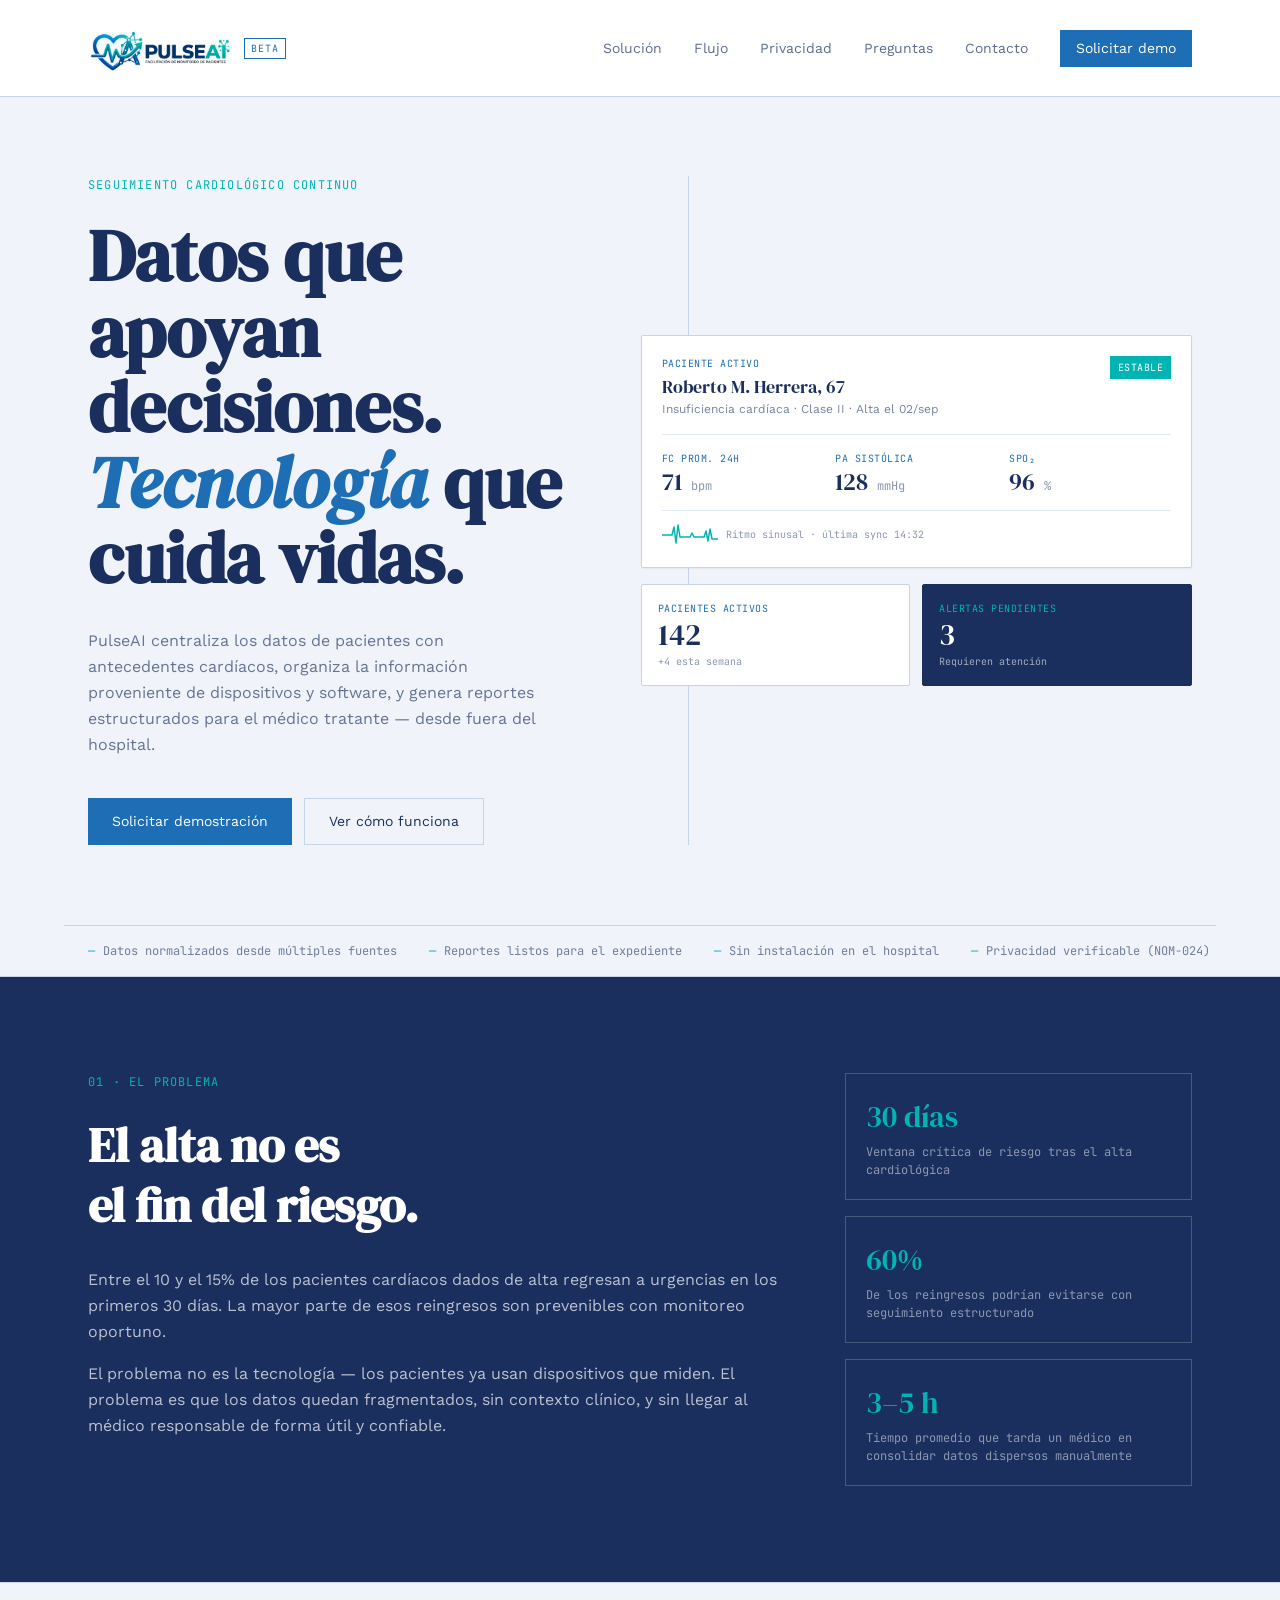
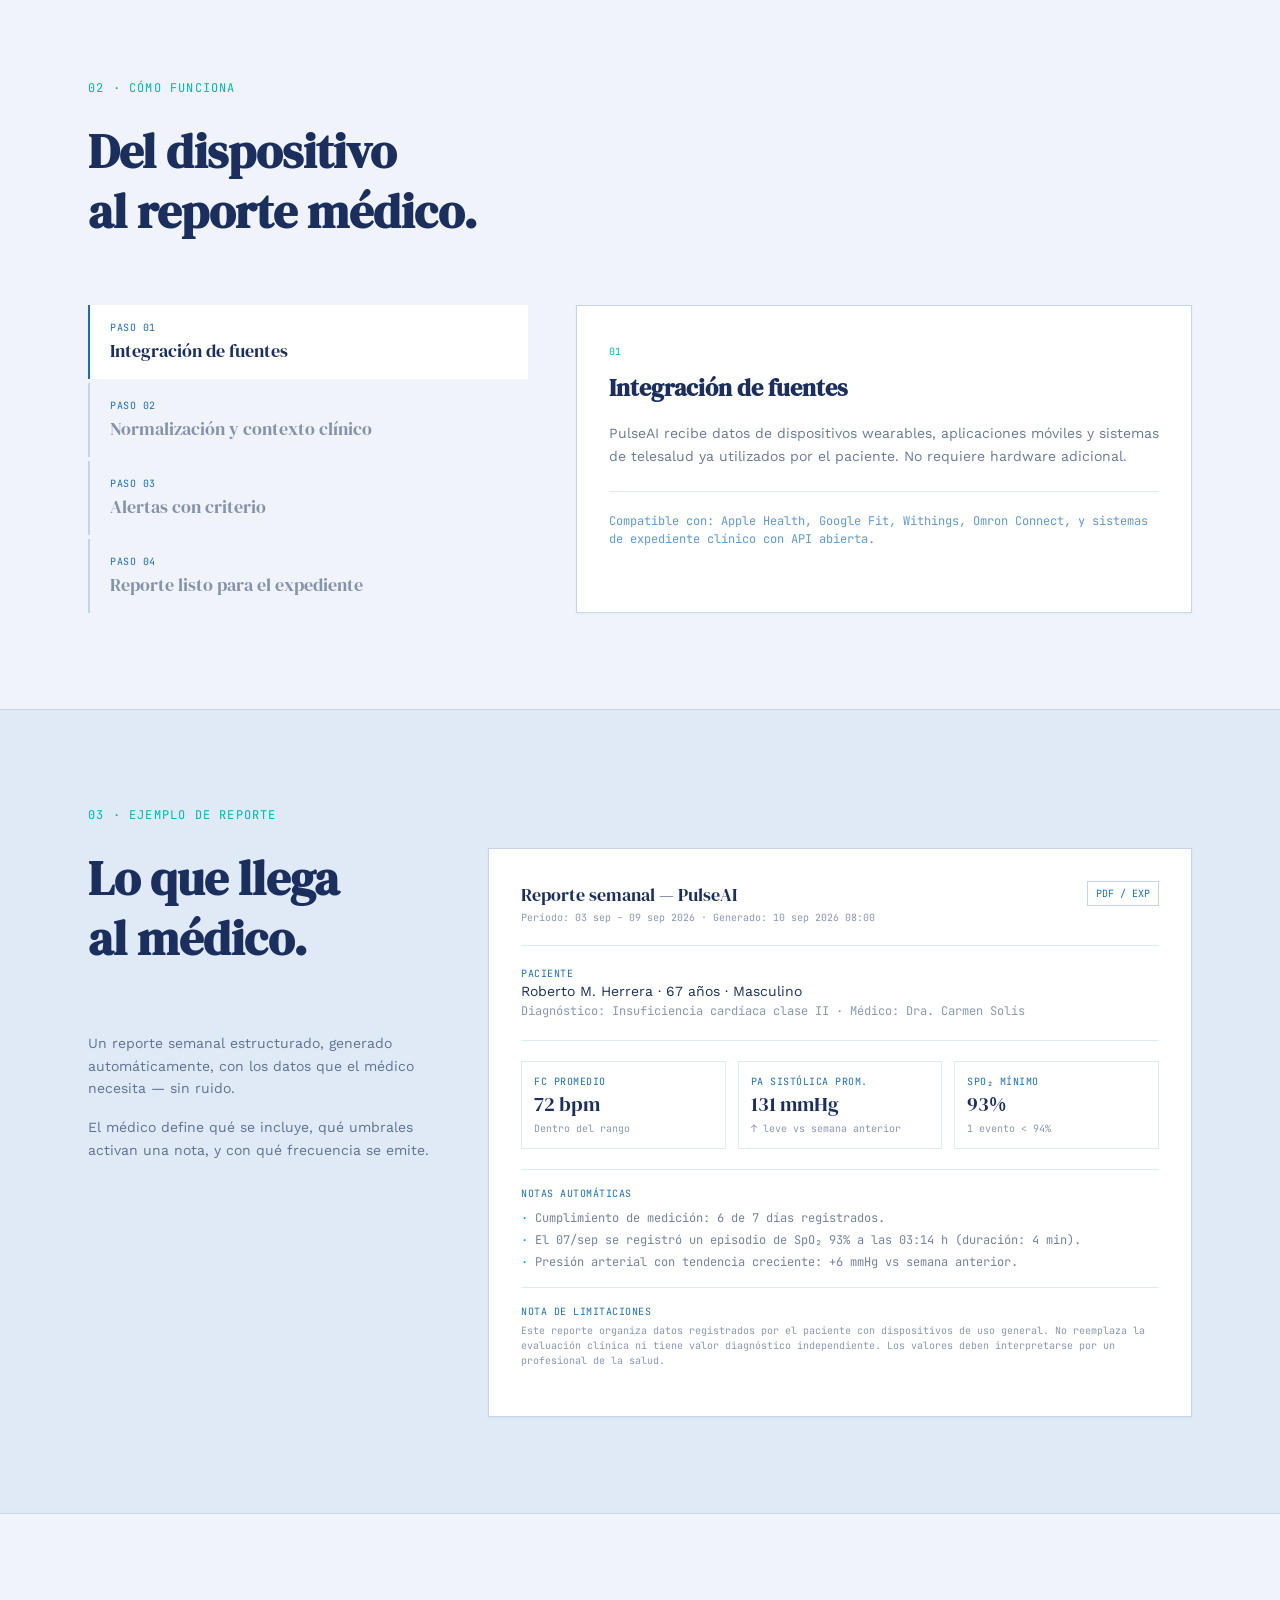
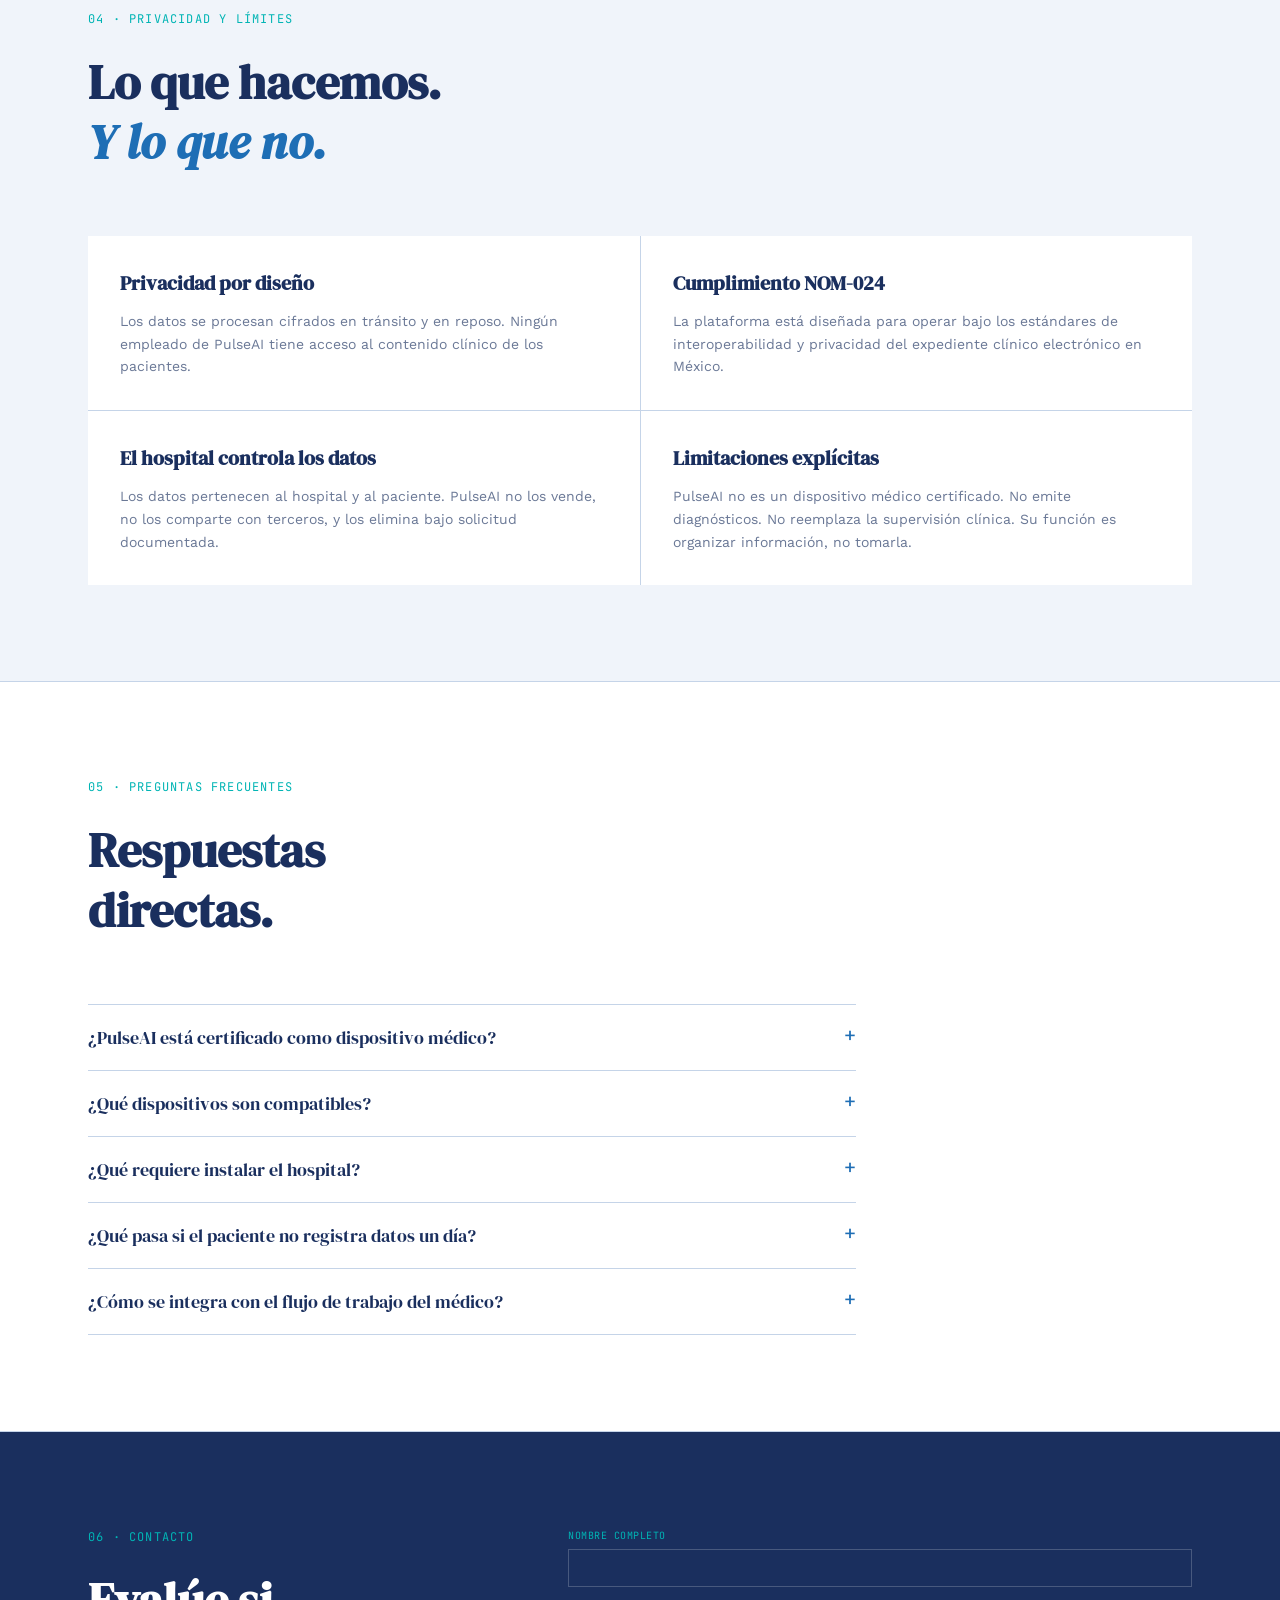
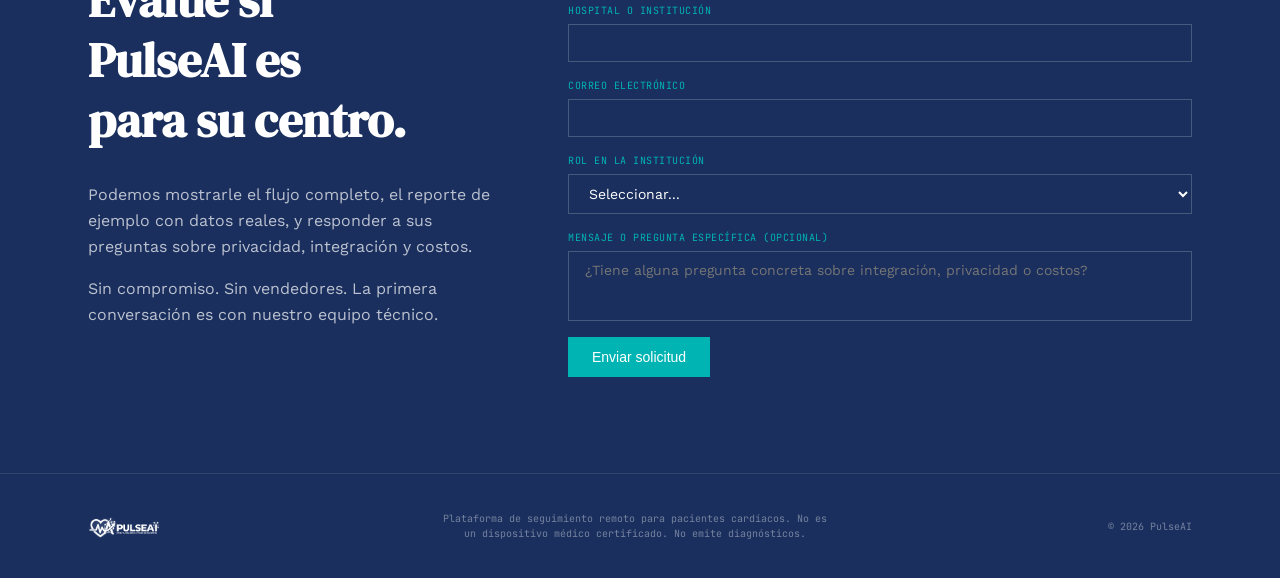
==== PulseIN/PulseIN/index.html @ 4830a8b4 "Cambio en el logo del footer y eliminacion de carpetas" ====
<!DOCTYPE html>
<html lang="es">
<head>
  <meta charset="UTF-8" />
  <meta name="viewport" content="width=device-width, initial-scale=1.0" />
  <title>PulseAI — Seguimiento cardiológico continuo</title>
  
  <!-- Fuentes de Google -->
  <link rel="preconnect" href="https://fonts.googleapis.com" />
  <link rel="preconnect" href="https://fonts.gstatic.com" crossorigin />
  <link href="https://fonts.googleapis.com/css2?family=DM+Serif+Display:ital@0;1&family=JetBrains+Mono:wght@400;500&family=Work+Sans:wght@300;400;500;600&display=swap" rel="stylesheet" />
  
  <!-- Hoja de Estilos -->
  <link rel="stylesheet" href="src/style.css" />
</head>
<body>

  <!-- NAVEGACIÓN HEADER -->
  <header class="header">
    <div class="header-container">
      <a href="#" class="logo-group">
        <img src="src/imgs/pulseai-logo-sinfondo.png" alt="PulseAI" class="logo-img" />
        <span class="badge-beta">Beta</span>
      </a>

      <!-- Menú Desktop -->
      <nav class="nav-desktop">
        <a href="#solución">Solución</a>
        <a href="#flujo">Flujo</a>
        <a href="#privacidad">Privacidad</a>
        <a href="#preguntas">Preguntas</a>
        <a href="#contacto">Contacto</a>
        <a href="#contacto" class="btn-demo">Solicitar demo</a>
      </nav>

      <!-- Botón Menú Móvil -->
      <button id="menu-toggle" class="menu-toggle" aria-label="Menú">
        <svg id="menu-icon" width="20" height="20" viewBox="0 0 20 20" fill="currentColor">
          <path fill-rule="evenodd" d="M3 5a1 1 0 011-1h12a1 1 0 110 2H4a1 1 0 01-1-1zM3 10a1 1 0 011-1h12a1 1 0 110 2H4a1 1 0 01-1-1zM3 15a1 1 0 011-1h12a1 1 0 110 2H4a1 1 0 01-1-1z" clip-rule="evenodd" />
        </svg>
      </button>
    </div>

    <!-- Menú Desplegable Móvil -->
    <div id="nav-mobile" class="nav-mobile hidden">
      <a href="#solución" class="mobile-link">Solución</a>
      <a href="#flujo" class="mobile-link">Flujo</a>
      <a href="#privacidad" class="mobile-link">Privacidad</a>
      <a href="#preguntas" class="mobile-link">Preguntas</a>
      <a href="#contacto" class="mobile-link">Contacto</a>
      <a href="#contacto" class="btn-demo mobile-btn">Solicitar demo</a>
    </div>
  </header>

  <main>
    <!-- SECCIÓN HERO -->
    <section class="hero-section" id="solución">
      <div class="hero-container">
        
        <!-- Columna Izquierda -->
        <div class="hero-text">
          <p class="tagline">Seguimiento cardiológico continuo</p>
          <h1 class="hero-title">
            Datos que apoyan decisiones.<br />
            <span class="italic-blue">Tecnología</span> que<br />
            cuida vidas.
          </h1>
          <p class="hero-desc">
            PulseAI centraliza los datos de pacientes con antecedentes cardíacos,
            organiza la información proveniente de dispositivos y software, y
            genera reportes estructurados para el médico tratante — desde fuera del hospital.
          </p>
          <div class="hero-buttons">
            <a href="#contacto" class="btn-primary">Solicitar demostración</a>
            <a href="#flujo" class="btn-secondary">Ver cómo funciona</a>
          </div>
        </div>

        <!-- Divisor Vertical -->
        <div class="vertical-divider"></div>

        <!-- Columna Derecha / Card del Paciente -->
        <div class="hero-card-col">
          <div class="patient-card">
            <div class="patient-header">
              <div>
                <p class="card-subtitle">Paciente activo</p>
                <p class="patient-name">Roberto M. Herrera, 67</p>
                <p class="patient-info">Insuficiencia cardíaca · Clase II · Alta el 02/sep</p>
              </div>
              <span class="badge-stable">Estable</span>
            </div>

            <div class="metrics-grid">
              <div>
                <p class="metric-label">FC prom. 24h</p>
                <p class="metric-val">71 <span class="metric-unit">bpm</span></p>
              </div>
              <div>
                <p class="metric-label">PA sistólica</p>
                <p class="metric-val">128 <span class="metric-unit">mmHg</span></p>
              </div>
              <div>
                <p class="metric-label">SpO₂</p>
                <p class="metric-val">96 <span class="metric-unit">%</span></p>
              </div>
            </div>

            <div class="ecg-footer">
              <svg width="56" height="24" viewBox="0 0 56 24" fill="none">
                <polyline points="0,12 6,12 10,12 12,4 14,20 16,2 18,14 24,14 28,14 30,10 32,14 38,14 42,14 44,8 46,18 48,6 50,16 56,16" stroke="#00b4b4" stroke-width="1.5" fill="none" stroke-linejoin="round" />
              </svg>
              <p class="ecg-text">Ritmo sinusal · última sync 14:32</p>
            </div>
          </div>

          <!-- Mosaicos de Estadísticas -->
          <div class="stats-grid">
            <div class="stat-tile">
              <p class="stat-label">Pacientes activos</p>
              <p class="stat-val">142</p>
              <p class="stat-delta">+4 esta semana</p>
            </div>
            <div class="stat-tile stat-urgent">
              <p class="stat-label urgent-text">Alertas pendientes</p>
              <p class="stat-val">3</p>
              <p class="stat-delta urgent-subtext">Requieren atención</p>
            </div>
          </div>
        </div>

      </div>

      <!-- Ticker / Cinta inferior -->
      <div class="hero-ticker">
        <span class="ticker-item"><span class="cyan">—</span> Datos normalizados desde múltiples fuentes</span>
        <span class="ticker-item"><span class="cyan">—</span> Reportes listos para el expediente</span>
        <span class="ticker-item"><span class="cyan">—</span> Sin instalación en el hospital</span>
        <span class="ticker-item"><span class="cyan">—</span> Privacidad verificable (NOM-024)</span>
      </div>
    </section>

    <!-- SECCIÓN PROBLEMA -->
    <section class="section-dark">
      <div class="container">
        <div class="problem-grid">
          <div>
            <p class="section-tag">01 · El problema</p>
            <h2 class="section-title-light">El alta no es<br />el fin del riesgo.</h2>
            <p class="text-light">
              Entre el 10 y el 15% de los pacientes cardíacos dados de alta
              regresan a urgencias en los primeros 30 días. La mayor parte de
              esos reingresos son prevenibles con monitoreo oportuno.
            </p>
            <p class="text-light mt-4">
              El problema no es la tecnología — los pacientes ya usan
              dispositivos que miden. El problema es que los datos quedan
              fragmentados, sin contexto clínico, y sin llegar al médico
              responsable de forma útil y confiable.
            </p>
          </div>

          <div class="problem-stats">
            <div class="stat-box">
              <p class="stat-number">30 días</p>
              <p class="stat-desc">Ventana crítica de riesgo tras el alta cardiológica</p>
            </div>
            <div class="stat-box">
              <p class="stat-number">60%</p>
              <p class="stat-desc">De los reingresos podrían evitarse con seguimiento estructurado</p>
            </div>
            <div class="stat-box">
              <p class="stat-number">3–5 h</p>
              <p class="stat-desc">Tiempo promedio que tarda un médico en consolidar datos dispersos manualmente</p>
            </div>
          </div>
        </div>
      </div>
    </section>

    <!-- SECCIÓN FLUJO (CÓMO FUNCIONA) -->
    <section class="section-light" id="flujo">
      <div class="container">
        <p class="section-tag">02 · Cómo funciona</p>
        <h2 class="section-title">Del dispositivo<br />al reporte médico.</h2>
        
        <div class="flow-grid">
          <!-- Lista de Pasos Interactivos -->
          <div class="step-buttons">
            <button class="step-btn active" data-step="0">
              <span class="step-badge">Paso 01</span>
              <span class="step-title-text">Integración de fuentes</span>
            </button>
            <button class="step-btn" data-step="1">
              <span class="step-badge">Paso 02</span>
              <span class="step-title-text">Normalización y contexto clínico</span>
            </button>
            <button class="step-btn" data-step="2">
              <span class="step-badge">Paso 03</span>
              <span class="step-title-text">Alertas con criterio</span>
            </button>
            <button class="step-btn" data-step="3">
              <span class="step-badge">Paso 04</span>
              <span class="step-title-text">Reporte listo para el expediente</span>
            </button>
          </div>

          <!-- Tarjeta de Detalle del Paso -->
          <div class="flow-card">
            <span id="flow-num" class="flow-step-num">01</span>
            <h3 id="flow-title" class="flow-card-title">Integración de fuentes</h3>
            <p id="flow-desc" class="flow-card-desc">
              PulseAI recibe datos de dispositivos wearables, aplicaciones móviles y sistemas de telesalud ya utilizados por el paciente. No requiere hardware adicional.
            </p>
            <div class="flow-card-footer">
              <p id="flow-detail" class="flow-card-detail">
                Compatible con: Apple Health, Google Fit, Withings, Omron Connect, y sistemas de expediente clínico con API abierta.
              </p>
            </div>
          </div>
        </div>
      </div>
    </section>

    <!-- SECCIÓN EJEMPLO DE REPORTE -->
    <section class="section-blue-soft">
      <div class="container">
        <p class="section-tag">03 · Ejemplo de reporte</p>
        <div class="report-grid">
          <div>
            <h2 class="section-title">Lo que llega<br />al médico.</h2>
            <p class="text-dark">
              Un reporte semanal estructurado, generado automáticamente, con
              los datos que el médico necesita — sin ruido.
            </p>
            <p class="text-dark mt-4">
              El médico define qué se incluye, qué umbrales activan una nota,
              y con qué frecuencia se emite.
            </p>
          </div>

          <!-- Tarjeta del Reporte -->
          <div class="report-card">
            <div class="report-header">
              <div>
                <p class="report-title-text">Reporte semanal — PulseAI</p>
                <p class="report-date">Período: 03 sep – 09 sep 2026 · Generado: 10 sep 2026 08:00</p>
              </div>
              <span class="report-badge">PDF / EXP</span>
            </div>

            <div class="report-patient-info">
              <p class="report-subtag">Paciente</p>
              <p class="report-p-name">Roberto M. Herrera · 67 años · Masculino</p>
              <p class="report-p-doc">Diagnóstico: Insuficiencia cardíaca clase II · Médico: Dra. Carmen Solís</p>
            </div>

            <div class="report-metrics-grid">
              <div class="report-metric-box">
                <p class="report-subtag">FC promedio</p>
                <p class="report-val">72 bpm</p>
                <p class="report-note">Dentro del rango</p>
              </div>
              <div class="report-metric-box">
                <p class="report-subtag">PA sistólica prom.</p>
                <p class="report-val">131 mmHg</p>
                <p class="report-note">↑ leve vs semana anterior</p>
              </div>
              <div class="report-metric-box">
                <p class="report-subtag">SpO₂ mínimo</p>
                <p class="report-val">93%</p>
                <p class="report-note">1 evento &lt; 94%</p>
              </div>
            </div>

            <div class="report-section">
              <p class="report-subtag mb-2">Notas automáticas</p>
              <p class="report-bullet"><span class="cyan">·</span> Cumplimiento de medición: 6 de 7 días registrados.</p>
              <p class="report-bullet"><span class="cyan">·</span> El 07/sep se registró un episodio de SpO₂ 93% a las 03:14 h (duración: 4 min).</p>
              <p class="report-bullet"><span class="cyan">·</span> Presión arterial con tendencia creciente: +6 mmHg vs semana anterior.</p>
            </div>

            <div class="report-section">
              <p class="report-subtag mb-1">Nota de limitaciones</p>
              <p class="report-disclaimer">
                Este reporte organiza datos registrados por el paciente con dispositivos de uso general.
                No reemplaza la evaluación clínica ni tiene valor diagnóstico independiente.
                Los valores deben interpretarse por un profesional de la salud.
              </p>
            </div>
          </div>
        </div>
      </div>
    </section>

    <!-- SECCIÓN PRIVACIDAD -->
    <section class="section-light" id="privacidad">
      <div class="container">
        <p class="section-tag">04 · Privacidad y límites</p>
        <h2 class="section-title">Lo que hacemos.<br /><span class="italic-blue">Y lo que no.</span></h2>
        
        <div class="privacy-grid">
          <div class="privacy-card">
            <h3 class="privacy-card-title">Privacidad por diseño</h3>
            <p class="text-dark">Los datos se procesan cifrados en tránsito y en reposo. Ningún empleado de PulseAI tiene acceso al contenido clínico de los pacientes.</p>
          </div>
          <div class="privacy-card">
            <h3 class="privacy-card-title">Cumplimiento NOM-024</h3>
            <p class="text-dark">La plataforma está diseñada para operar bajo los estándares de interoperabilidad y privacidad del expediente clínico electrónico en México.</p>
          </div>
          <div class="privacy-card">
            <h3 class="privacy-card-title">El hospital controla los datos</h3>
            <p class="text-dark">Los datos pertenecen al hospital y al paciente. PulseAI no los vende, no los comparte con terceros, y los elimina bajo solicitud documentada.</p>
          </div>
          <div class="privacy-card">
            <h3 class="privacy-card-title">Limitaciones explícitas</h3>
            <p class="text-dark">PulseAI no es un dispositivo médico certificado. No emite diagnósticos. No reemplaza la supervisión clínica. Su función es organizar información, no tomarla.</p>
          </div>
        </div>
      </div>
    </section>

    <!-- SECCIÓN FAQ -->
    <section class="section-white" id="preguntas">
      <div class="container">
        <p class="section-tag">05 · Preguntas frecuentes</p>
        <h2 class="section-title">Respuestas<br />directas.</h2>

        <div class="faq-list">
          <div class="faq-item">
            <button class="faq-question">
              <span>¿PulseAI está certificado como dispositivo médico?</span>
              <span class="faq-icon">+</span>
            </button>
            <div class="faq-answer hidden">
              <p>No. PulseAI es una plataforma de organización y reporte de datos, no un dispositivo médico. No emite diagnósticos ni recomendaciones clínicas. Los datos que presenta deben ser interpretados por un profesional.</p>
            </div>
          </div>

          <div class="faq-item">
            <button class="faq-question">
              <span>¿Qué dispositivos son compatibles?</span>
              <span class="faq-icon">+</span>
            </button>
            <div class="faq-answer hidden">
              <p>En fase beta: Apple Health, Google Fit, Withings, Omron Connect y dispositivos con Bluetooth estándar. Estamos expandiendo compatibilidad con sistemas de expediente clínico. Consulte disponibilidad según su infraestructura.</p>
            </div>
          </div>

          <div class="faq-item">
            <button class="faq-question">
              <span>¿Qué requiere instalar el hospital?</span>
              <span class="faq-icon">+</span>
            </button>
            <div class="faq-answer hidden">
              <p>Nada en sus servidores. PulseAI opera en la nube. La configuración se realiza desde un portal web. El paciente instala una aplicación en su teléfono antes del alta.</p>
            </div>
          </div>

          <div class="faq-item">
            <button class="faq-question">
              <span>¿Qué pasa si el paciente no registra datos un día?</span>
              <span class="faq-icon">+</span>
            </button>
            <div class="faq-answer hidden">
              <p>El sistema registra el incumplimiento en el reporte y puede enviar un recordatorio al paciente. El médico decide si un día sin datos amerita una acción.</p>
            </div>
          </div>

          <div class="faq-item">
            <button class="faq-question">
              <span>¿Cómo se integra con el flujo de trabajo del médico?</span>
              <span class="faq-icon">+</span>
            </button>
            <div class="faq-answer hidden">
              <p>El médico recibe reportes por correo o accede al portal. No es necesario revisar el sistema en tiempo real. Las alertas relevantes llegan directamente a quien corresponde.</p>
            </div>
          </div>
        </div>
      </div>
    </section>

    <!-- SECCIÓN CONTACTO -->
    <section class="section-dark" id="contacto">
      <div class="container">
        <div class="contact-grid">
          <div>
            <p class="section-tag">06 · Contacto</p>
            <h2 class="section-title-light">Evalúe si<br />PulseAI es<br />para su centro.</h2>
            <p class="text-light">
              Podemos mostrarle el flujo completo, el reporte de ejemplo con datos
              reales, y responder a sus preguntas sobre privacidad, integración y costos.
            </p>
            <p class="text-light mt-4">
              Sin compromiso. Sin vendedores. La primera conversación es con nuestro equipo técnico.
            </p>
          </div>

          <div>
            <!-- Formulario de Contacto -->
            <form id="contact-form" class="contact-form">
              <div class="form-group">
                <label class="form-label">Nombre completo</label>
                <input type="text" name="nombre" required class="form-input" />
              </div>

              <div class="form-group">
                <label class="form-label">Hospital o institución</label>
                <input type="text" name="hospital" required class="form-input" />
              </div>

              <div class="form-group">
                <label class="form-label">Correo electrónico</label>
                <input type="email" name="correo" required class="form-input" />
              </div>

              <div class="form-group">
                <label class="form-label">Rol en la institución</label>
                <select name="rol" required class="form-select">
                  <option value="">Seleccionar...</option>
                  <option>Dirección clínica</option>
                  <option>Administración</option>
                  <option>Sistemas / TI</option>
                  <option>Innovación</option>
                  <option>Médico tratante</option>
                  <option>Otro</option>
                </select>
              </div>

              <div class="form-group">
                <label class="form-label">Mensaje o pregunta específica (opcional)</label>
                <textarea name="mensaje" rows="3" class="form-textarea" placeholder="¿Tiene alguna pregunta concreta sobre integración, privacidad o costos?"></textarea>
              </div>

              <button type="submit" class="btn-cyan">Enviar solicitud</button>
            </form>

            <!-- Mensaje de confirmación (oculto por defecto) -->
            <div id="contact-success" class="contact-success hidden">
              <p class="success-title">Recibido.</p>
              <p class="success-subtitle">Le escribiremos en menos de 24 horas hábiles.</p>
            </div>
          </div>
        </div>
      </div>
    </section>
  </main>

  <!-- FOOTER -->
  <footer class="footer">
    <div class="container footer-container">
      <img src="src/imgs/pulseai-logo-sinfondo.png" alt="PulseAI" class="footer-logo" />
      <p class="footer-disclaimer">
        Plataforma de seguimiento remoto para pacientes cardíacos. No es un
        dispositivo médico certificado. No emite diagnósticos.
      </p>
      <p class="footer-copy">© 2026 PulseAI</p>
    </div>
  </footer>

  <!-- Script JS interactivo -->
  <script src="src/script.js"></script>
</body>
</html>
---- PulseIN/PulseIN/src/style.css ----
/* RESET BÁSICO Y VARIABLES */
* {
  margin: 0;
  padding: 0;
  box-sizing: border-box;
  scrollbar-width: none;
  -ms-overflow-style: none;
}

*::-webkit-scrollbar {
  display: none;
}

:root {
  --navy: #1a2f5e;
  --blue: #1e6eb5;
  --cyan: #00b4b4;
  --bg-light: #f0f4fa;
  --border-color: #c5d4e8;
  --soft-blue: #e0eaf6;
  --font-body: 'Work Sans', sans-serif;
  --font-display: 'DM Serif Display', serif;
  --font-mono: 'JetBrains Mono', monospace;
}

html {
  scroll-behavior: smooth;
  height: 100%;
}

body {
  background-color: var(--bg-light);
  color: var(--navy);
  font-family: var(--font-body);
  line-height: 1.5;
}

/* CLASES DE UTILIDAD GENERAL */
.hidden { display: none !important; }
.mt-4 { margin-top: 1rem; }
.mb-1 { margin-bottom: 0.25rem; }
.mb-2 { margin-bottom: 0.5rem; }
.cyan { color: var(--cyan); }
.italic-blue { font-style: italic; color: var(--blue); }

.container {
  max-width: 72rem; /* 1152px */
  margin: 0 auto;
  padding: 0 1.5rem;
}

/* HEADER Y NAVEGACIÓN */
.header {
  position: fixed;
  top: 0;
  left: 0;
  right: 0;
  z-index: 50;
  background-color: rgba(255, 255, 255, 0.95);
  backdrop-filter: blur(4px);
  border-bottom: 1px solid var(--border-color);
}

.header-container {
  max-width: 72rem;
  margin: 0 auto;
  padding: 0 1.5rem;
  height: 6rem; /* 96px */
  display: flex;
  align-items: center;
  justify-content: space-between;
}

.logo-group {
  display: flex;
  align-items: center;
  gap: 0.625rem;
  text-decoration: none;
}

.logo-img {
  height: 5rem;
  width: auto;
  object-fit: contain;
}

.badge-beta {
  font-family: var(--font-mono);
  font-size: 10px;
  color: var(--blue);
  letter-spacing: 0.1em;
  text-transform: uppercase;
  border: 1px solid var(--blue);
  padding: 0.125rem 0.375rem;
}

.nav-desktop {
  display: none;
  align-items: center;
  gap: 2rem;
}

.nav-desktop a {
  text-decoration: none;
  font-size: 0.875rem;
  color: rgba(26, 47, 94, 0.7);
  transition: color 0.2s;
}

.nav-desktop a:hover {
  color: var(--navy);
}

.btn-demo {
  background-color: var(--blue) !important;
  color: #fff !important;
  padding: 0.5rem 1rem;
  transition: background-color 0.2s;
}

.btn-demo:hover {
  background-color: var(--navy) !important;
}

.menu-toggle {
  display: block;
  background: none;
  border: none;
  color: var(--navy);
  cursor: pointer;
}

.nav-mobile {
  border-top: 1px solid var(--border-color);
  background-color: #fff;
  padding: 1rem 1.5rem;
  display: flex;
  flex-direction: column;
  gap: 1rem;
}

.mobile-link {
  text-decoration: none;
  font-size: 0.875rem;
  color: rgba(26, 47, 94, 0.7);
}

.mobile-btn {
  text-align: center;
  display: block;
}

@media (min-width: 768px) {
  .nav-desktop { display: flex; }
  .menu-toggle { display: none; }
  .nav-mobile { display: none !important; }
}

/* SECCIÓN HERO */
.hero-section {
  padding-top: 6rem;
  min-height: 100vh;
  display: flex;
  flex-direction: column;
  background-color: var(--bg-light);
}

.hero-container {
  flex: 1;
  max-width: 72rem;
  margin: 0 auto;
  padding: 5rem 1.5rem;
  display: grid;
  grid-template-columns: 1fr;
  gap: 3rem;
  align-items: center;
}

@media (min-width: 768px) {
  .hero-container {
    grid-template-columns: 1fr 1px 1fr;
    gap: 0;
  }
}

.hero-text {
  padding-right: 0;
}

@media (min-width: 768px) {
  .hero-text { padding-right: 3rem; }
}

.tagline {
  font-family: var(--font-mono);
  font-size: 0.75rem;
  color: var(--cyan);
  letter-spacing: 0.1em;
  text-transform: uppercase;
  margin-bottom: 1.5rem;
}

.hero-title {
  font-family: var(--font-display);
  font-size: 3rem;
  line-height: 1.05;
  margin-bottom: 2rem;
  color: var(--navy);
}

@media (min-width: 768px) { .hero-title { font-size: 3.75rem; } }
@media (min-width: 1024px) { .hero-title { font-size: 4.5rem; } }

.hero-desc {
  font-size: 1rem;
  color: rgba(26, 47, 94, 0.65);
  line-height: 1.625;
  max-width: 28rem;
  margin-bottom: 2.5rem;
}

.hero-buttons {
  display: flex;
  flex-direction: column;
  gap: 0.75rem;
}

@media (min-width: 640px) {
  .hero-buttons { flex-direction: row; }
}

.btn-primary {
  display: inline-flex;
  align-items: center;
  justify-content: center;
  background-color: var(--blue);
  color: #fff;
  font-size: 0.875rem;
  padding: 0.75rem 1.5rem;
  text-decoration: none;
  transition: background-color 0.2s;
}

.btn-primary:hover { background-color: var(--navy); }

.btn-secondary {
  display: inline-flex;
  align-items: center;
  justify-content: center;
  border: 1px solid var(--border-color);
  color: var(--navy);
  font-size: 0.875rem;
  padding: 0.75rem 1.5rem;
  text-decoration: none;
  transition: background-color 0.2s;
}

.btn-secondary:hover { background-color: var(--soft-blue); }

.vertical-divider {
  display: none;
  width: 1px;
  background-color: var(--border-color);
  align-self: stretch;
  margin: 0 3rem;
}

@media (min-width: 768px) { .vertical-divider { display: block; } }

/* TARJETA PACIENTE Y ESTADÍSTICAS */
.patient-card {
  background-color: #fff;
  border: 1px solid var(--border-color);
  padding: 1.25rem;
  border-radius: 2px;
  box-shadow: 0 1px 2px rgba(0,0,0,0.05);
}

.patient-header {
  display: flex;
  align-items: flex-start;
  justify-content: space-between;
  margin-bottom: 1rem;
}

.card-subtitle {
  font-family: var(--font-mono);
  font-size: 10px;
  color: var(--blue);
  text-transform: uppercase;
  letter-spacing: 0.05em;
  margin-bottom: 0.125rem;
}

.patient-name {
  font-family: var(--font-display);
  font-size: 1.125rem;
  color: var(--navy);
}

.patient-info {
  font-size: 0.75rem;
  color: rgba(26, 47, 94, 0.6);
}

.badge-stable {
  font-family: var(--font-mono);
  font-size: 10px;
  background-color: var(--cyan);
  color: #fff;
  padding: 0.25rem 0.5rem;
  text-transform: uppercase;
  letter-spacing: 0.05em;
}

.metrics-grid {
  display: grid;
  grid-template-columns: repeat(3, 1fr);
  gap: 0.75rem;
  border-top: 1px solid var(--soft-blue);
  padding-top: 1rem;
}

.metric-label {
  font-family: var(--font-mono);
  font-size: 10px;
  color: var(--blue);
  text-transform: uppercase;
  letter-spacing: 0.05em;
  margin-bottom: 0.25rem;
}

.metric-val {
  font-family: var(--font-display);
  font-size: 1.5rem;
  line-height: 1;
  color: var(--navy);
}

.metric-unit {
  font-family: var(--font-mono);
  font-size: 0.75rem;
  color: rgba(26, 47, 94, 0.5);
  margin-left: 0.25rem;
}

.ecg-footer {
  margin-top: 1rem;
  border-top: 1px solid var(--soft-blue);
  padding-top: 0.75rem;
  display: flex;
  align-items: center;
  gap: 0.5rem;
}

.ecg-text {
  font-family: var(--font-mono);
  font-size: 10px;
  color: rgba(26, 47, 94, 0.5);
}

.stats-grid {
  margin-top: 1rem;
  display: grid;
  grid-template-columns: repeat(2, 1fr);
  gap: 0.75rem;
}

.stat-tile {
  border: 1px solid var(--border-color);
  background-color: #fff;
  padding: 1rem;
  border-radius: 2px;
}

.stat-urgent {
  border-color: var(--navy);
  background-color: var(--navy);
  color: #fff;
}

.stat-label {
  font-family: var(--font-mono);
  font-size: 10px;
  text-transform: uppercase;
  letter-spacing: 0.05em;
  margin-bottom: 0.25rem;
  color: var(--blue);
}

.urgent-text { color: var(--cyan); }

.stat-val {
  font-family: var(--font-display);
  font-size: 1.875rem;
  line-height: 1;
  margin-bottom: 0.25rem;
}

.stat-delta {
  font-family: var(--font-mono);
  font-size: 10px;
  color: rgba(26, 47, 94, 0.5);
}

.urgent-subtext { color: rgba(255, 255, 255, 0.6); }

/* TICKER */
.hero-ticker {
  border-top: 1px solid var(--border-color);
  max-width: 72rem;
  margin: 0 auto;
  width: 100%;
  padding: 1rem 1.5rem;
  display: flex;
  gap: 2rem;
  overflow-x: auto;
}

.ticker-item {
  font-family: var(--font-mono);
  font-size: 0.75rem;
  color: rgba(26, 47, 94, 0.6);
  white-space: nowrap;
  display: flex;
  align-items: center;
  gap: 0.5rem;
}

/* SECCIONES Y TIPOGRAFÍA GENERAL */
.section-dark {
  border-top: 1px solid var(--border-color);
  padding: 6rem 0;
  background-color: var(--navy);
  color: #fff;
}

.section-light {
  border-top: 1px solid var(--border-color);
  padding: 6rem 0;
  background-color: var(--bg-light);
}

.section-blue-soft {
  border-top: 1px solid var(--border-color);
  padding: 6rem 0;
  background-color: var(--soft-blue);
}

.section-white {
  border-top: 1px solid var(--border-color);
  padding: 6rem 0;
  background-color: #fff;
}

.section-tag {
  font-family: var(--font-mono);
  font-size: 0.75rem;
  color: var(--cyan);
  letter-spacing: 0.1em;
  text-transform: uppercase;
  margin-bottom: 1.5rem;
}

.section-title {
  font-family: var(--font-display);
  font-size: 2.25rem;
  line-height: 1.25;
  margin-bottom: 4rem;
  color: var(--navy);
  max-width: 36rem;
}

.section-title-light {
  font-family: var(--font-display);
  font-size: 2.25rem;
  line-height: 1.25;
  margin-bottom: 2rem;
  color: #fff;
}

@media (min-width: 768px) {
  .section-title, .section-title-light { font-size: 3rem; }
}

.text-light { color: rgba(255, 255, 255, 0.7); font-size: 1rem; line-height: 1.625; }
.text-dark { color: rgba(26, 47, 94, 0.65); font-size: 0.875rem; line-height: 1.625; }

/* SECCIÓN PROBLEMA */
.problem-grid {
  display: grid;
  grid-template-columns: 1fr;
  gap: 4rem;
  align-items: start;
}

@media (min-width: 768px) {
  .problem-grid { grid-template-columns: 2fr 1fr; }
}

.problem-stats { display: grid; gap: 1rem; }

.stat-box {
  border: 1px solid rgba(255, 255, 255, 0.2);
  padding: 1.25rem;
}

.stat-number {
  font-family: var(--font-display);
  font-size: 1.875rem;
  color: var(--cyan);
  margin-bottom: 0.25rem;
}

.stat-desc {
  font-family: var(--font-mono);
  font-size: 0.75rem;
  color: rgba(255, 255, 255, 0.5);
  line-height: 1.5;
}

/* SECCIÓN FLUJO */
.flow-grid {
  display: grid;
  grid-template-columns: 1fr;
  gap: 3rem;
}

@media (min-width: 768px) {
  .flow-grid { grid-template-columns: 1fr 1.4fr; }
}

.step-buttons { display: flex; flex-direction: column; gap: 0.25rem; }

.step-btn {
  text-align: left;
  border: none;
  border-left: 2px solid var(--border-color);
  background: transparent;
  padding: 1rem 0 1rem 1.25rem;
  cursor: pointer;
  transition: all 0.2s;
}

.step-btn.active {
  border-left-color: var(--blue);
  background-color: #fff;
}

.step-btn:hover:not(.active) {
  border-left-color: rgba(30, 110, 181, 0.5);
}

.step-badge {
  font-family: var(--font-mono);
  font-size: 10px;
  color: var(--blue);
  text-transform: uppercase;
  letter-spacing: 0.05em;
  display: block;
  margin-bottom: 0.25rem;
}

.step-title-text {
  font-family: var(--font-display);
  font-size: 1.125rem;
  color: rgba(26, 47, 94, 0.5);
}

.step-btn.active .step-title-text {
  color: var(--navy);
}

.flow-card {
  background-color: #fff;
  border: 1px solid var(--border-color);
  padding: 2rem;
  box-shadow: 0 1px 2px rgba(0,0,0,0.05);
}

.flow-step-num {
  font-family: var(--font-mono);
  font-size: 10px;
  color: var(--cyan);
  text-transform: uppercase;
  letter-spacing: 0.05em;
}

.flow-card-title {
  font-family: var(--font-display);
  font-size: 1.5rem;
  margin-top: 0.5rem;
  margin-bottom: 1rem;
  color: var(--navy);
}

.flow-card-desc {
  color: rgba(26, 47, 94, 0.65);
  font-size: 0.875rem;
  line-height: 1.625;
  margin-bottom: 1.5rem;
}

.flow-card-footer {
  border-top: 1px solid var(--soft-blue);
  padding-top: 1.25rem;
}

.flow-card-detail {
  font-family: var(--font-mono);
  font-size: 0.75rem;
  color: rgba(30, 110, 181, 0.7);
  line-height: 1.5;
}

/* SECCIÓN REPORTE */
.report-grid {
  display: grid;
  grid-template-columns: 1fr;
  gap: 3rem;
  align-items: start;
}

@media (min-width: 768px) {
  .report-grid { grid-template-columns: 1fr 2fr; }
}

.report-card {
  background-color: #fff;
  border: 1px solid var(--border-color);
  padding: 1.5rem;
  box-shadow: 0 1px 2px rgba(0,0,0,0.05);
}

@media (min-width: 768px) { .report-card { padding: 2rem; } }

.report-header {
  display: flex;
  align-items: flex-start;
  justify-content: space-between;
  border-bottom: 1px solid var(--soft-blue);
  padding-bottom: 1.25rem;
  margin-bottom: 1.25rem;
}

.report-title-text {
  font-family: var(--font-display);
  font-size: 1.125rem;
  margin-bottom: 0.125rem;
  color: var(--navy);
}

.report-date {
  font-family: var(--font-mono);
  font-size: 10px;
  color: rgba(26, 47, 94, 0.5);
}

.report-badge {
  font-family: var(--font-mono);
  font-size: 10px;
  border: 1px solid var(--border-color);
  padding: 0.25rem 0.5rem;
  color: var(--blue);
}

.report-patient-info { margin-bottom: 1.25rem; }

.report-subtag {
  font-family: var(--font-mono);
  font-size: 10px;
  color: var(--blue);
  text-transform: uppercase;
  letter-spacing: 0.05em;
}

.report-p-name { font-size: 0.875rem; color: var(--navy); }

.report-p-doc {
  font-family: var(--font-mono);
  font-size: 0.75rem;
  color: rgba(26, 47, 94, 0.5);
}

.report-metrics-grid {
  display: grid;
  grid-template-columns: repeat(3, 1fr);
  gap: 0.75rem;
  border-top: 1px solid var(--soft-blue);
  padding-top: 1.25rem;
  margin-bottom: 1.25rem;
}

.report-metric-box {
  border: 1px solid var(--soft-blue);
  padding: 0.75rem;
}

.report-val {
  font-family: var(--font-display);
  font-size: 1.25rem;
  margin-bottom: 0.125rem;
  color: var(--navy);
}

.report-note {
  font-family: var(--font-mono);
  font-size: 10px;
  color: rgba(26, 47, 94, 0.5);
}

.report-section {
  border-top: 1px solid var(--soft-blue);
  padding-top: 1rem;
  margin-bottom: 1rem;
}

.report-bullet {
  font-family: var(--font-mono);
  font-size: 0.75rem;
  color: rgba(26, 47, 94, 0.6);
  line-height: 1.5;
  margin-bottom: 0.25rem;
}

.report-disclaimer {
  font-family: var(--font-mono);
  font-size: 10px;
  color: rgba(26, 47, 94, 0.5);
  line-height: 1.5;
}

/* SECCIÓN PRIVACIDAD */
.privacy-grid {
  display: grid;
  grid-template-columns: 1fr;
  gap: 1px;
  background-color: var(--border-color);
}

@media (min-width: 640px) {
  .privacy-grid { grid-template-columns: repeat(2, 1fr); }
}

.privacy-card {
  background-color: #fff;
  padding: 2rem;
}

.privacy-card-title {
  font-family: var(--font-display);
  font-size: 1.25rem;
  margin-bottom: 0.75rem;
  color: var(--navy);
}

/* SECCIÓN FAQ */
.faq-list {
  max-width: 48rem;
  border-top: 1px solid var(--border-color);
}

.faq-item {
  border-bottom: 1px solid var(--border-color);
}

.faq-question {
  width: 100%;
  text-align: left;
  padding: 1.25rem 0;
  display: flex;
  align-items: flex-start;
  justify-content: space-between;
  gap: 1rem;
  background: none;
  border: none;
  cursor: pointer;
}

.faq-question span:first-child {
  font-family: var(--font-display);
  font-size: 1.125rem;
  color: var(--navy);
  transition: color 0.2s;
}

.faq-question:hover span:first-child {
  color: var(--blue);
}

.faq-icon {
  font-family: var(--font-mono);
  color: var(--blue);
  font-size: 1.25rem;
  line-height: 1;
}

.faq-answer {
  padding-bottom: 1.25rem;
  color: rgba(26, 47, 94, 0.65);
  font-size: 0.875rem;
  line-height: 1.625;
}

/* SECCIÓN CONTACTO */
.contact-grid {
  display: grid;
  grid-template-columns: 1fr;
  gap: 4rem;
}

@media (min-width: 768px) {
  .contact-grid { grid-template-columns: 1fr 1.5fr; }
}

.contact-form {
  display: flex;
  flex-direction: column;
  gap: 1rem;
}

.form-group { display: flex; flex-direction: column; }

.form-label {
  font-family: var(--font-mono);
  font-size: 10px;
  color: var(--cyan);
  text-transform: uppercase;
  letter-spacing: 0.05em;
  margin-bottom: 0.375rem;
}

.form-input, .form-select, .form-textarea {
  width: 100%;
  background: transparent;
  border: 1px solid rgba(255, 255, 255, 0.2);
  color: #fff;
  font-size: 0.875rem;
  padding: 0.625rem 1rem;
  outline: none;
  transition: border-color 0.2s;
  font-family: var(--font-body);
}

.form-select { background-color: var(--navy); }

.form-input:focus, .form-select:focus, .form-textarea:focus {
  border-color: var(--cyan);
}

.form-textarea { resize: none; }

.btn-cyan {
  background-color: var(--cyan);
  color: #fff;
  font-size: 0.875rem;
  padding: 0.75rem 1.5rem;
  border: none;
  cursor: pointer;
  font-weight: 500;
  align-self: flex-start;
  transition: background-color 0.2s;
}

.btn-cyan:hover { background-color: #009999; }

.contact-success {
  border: 1px solid rgba(255, 255, 255, 0.2);
  padding: 2rem;
  height: 100%;
  display: flex;
  flex-direction: column;
  justify-content: center;
}

.success-title {
  font-family: var(--font-display);
  font-size: 1.5rem;
  margin-bottom: 0.75rem;
}

.success-subtitle {
  font-family: var(--font-mono);
  font-size: 0.75rem;
  color: rgba(255, 255, 255, 0.5);
}

/* FOOTER */
.footer {
  border-top: 1px solid rgba(255, 255, 255, 0.1);
  background-color: var(--navy);
  padding: 2rem 0;
}

.footer-container {
  display: flex;
  flex-direction: column;
  align-items: flex-start;
  justify-content: space-between;
  gap: 1rem;
}

@media (min-width: 640px) {
  .footer-container {
    flex-direction: row;
    align-items: center;
  }
}

.footer-logo {
  height: 2.5rem;
  width: auto;
  object-fit: contain;
  filter: brightness(0) invert(1);
}

.footer-disclaimer {
  font-family: var(--font-mono);
  font-size: 10px;
  color: rgba(255, 255, 255, 0.4);
  max-width: 24rem;
  text-align: left;
}

@media (min-width: 640px) {
  .footer-disclaimer { text-align: center; }
}

.footer-copy {
  font-family: var(--font-mono);
  font-size: 10px;
  color: rgba(255, 255, 255, 0.4);
}
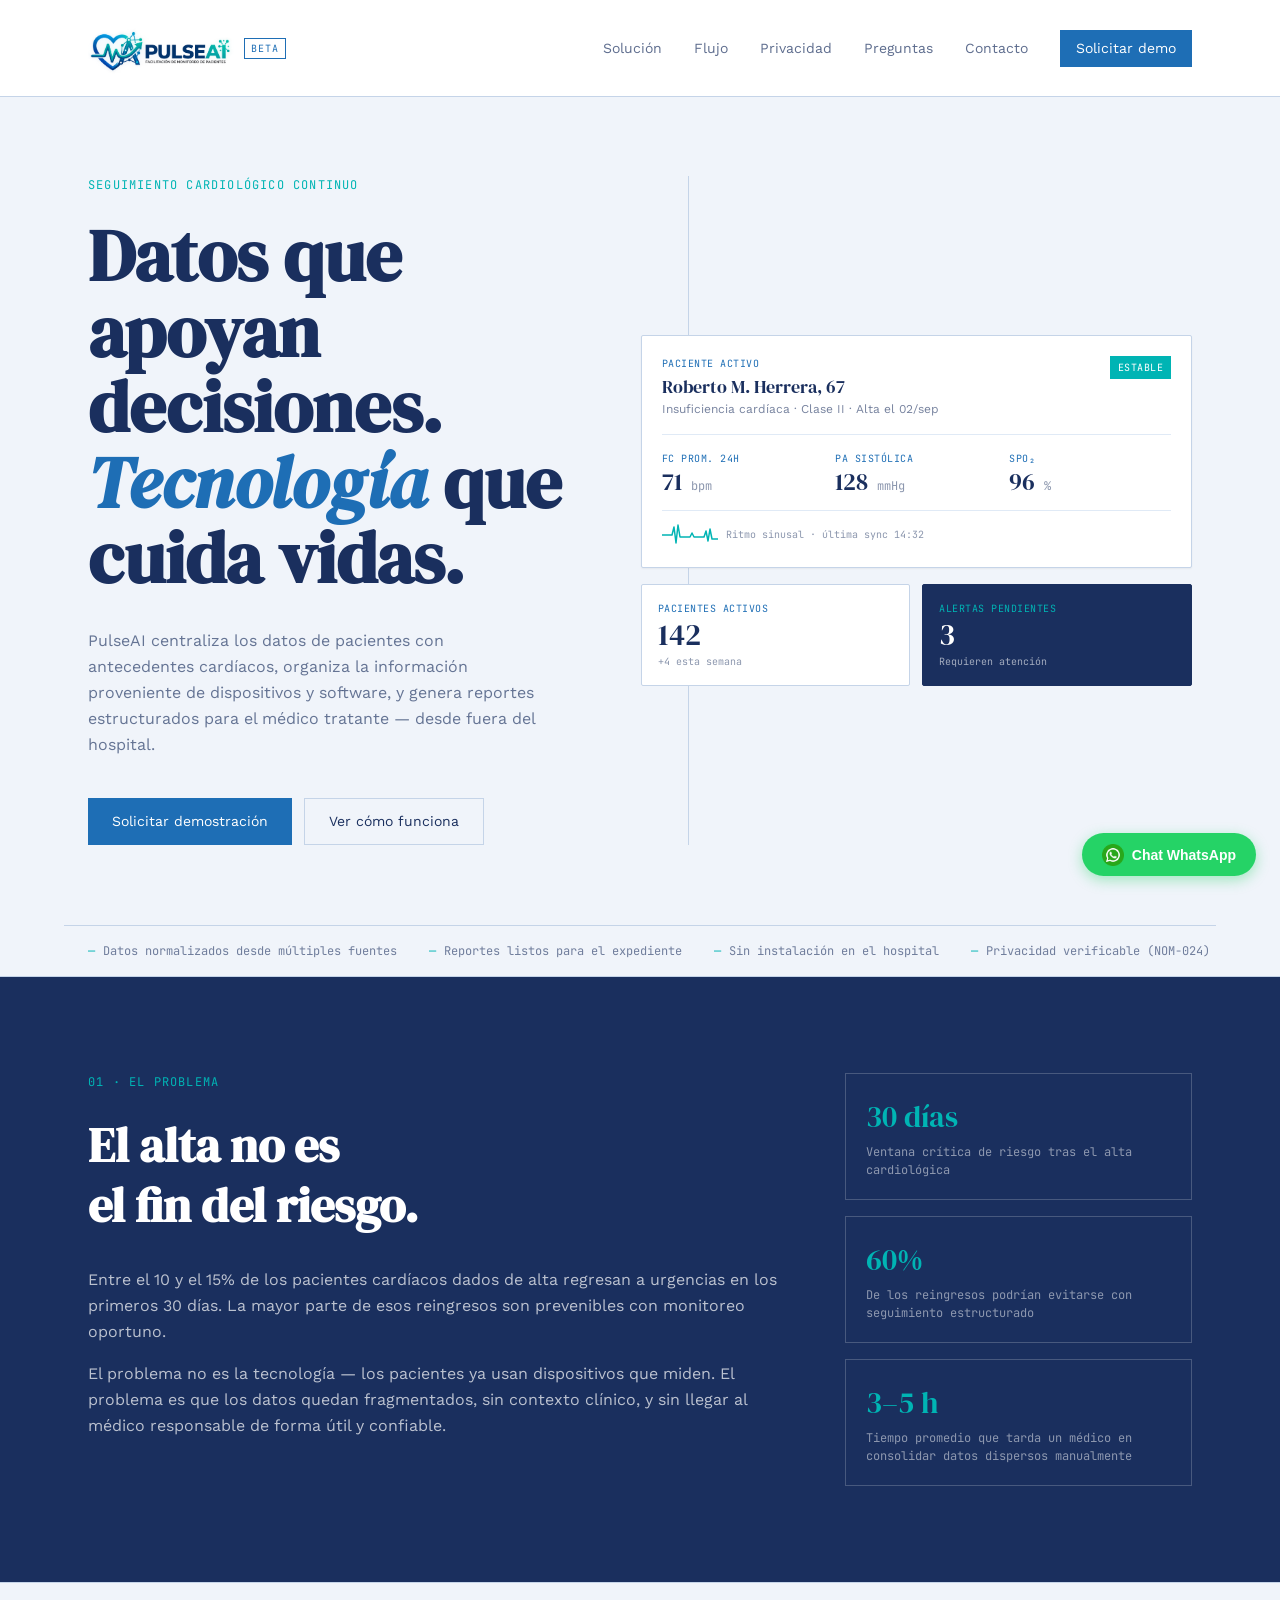
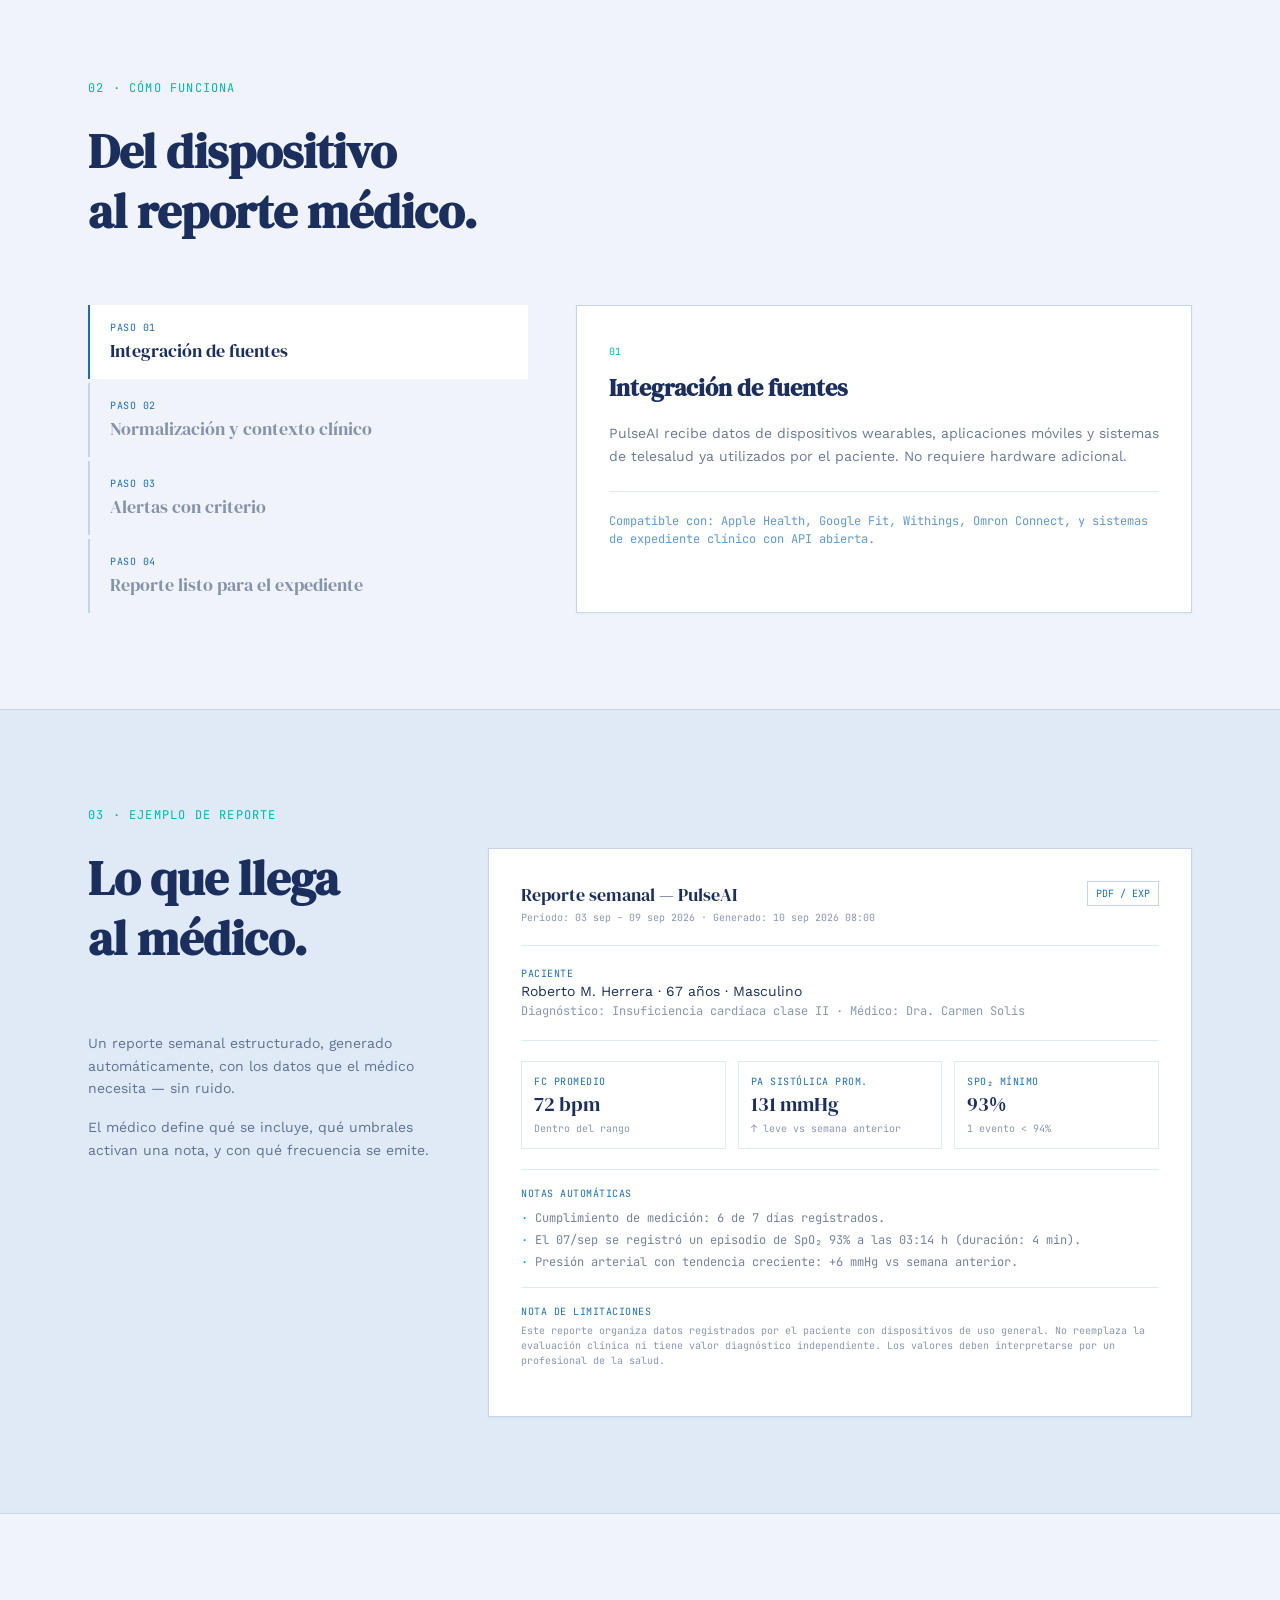
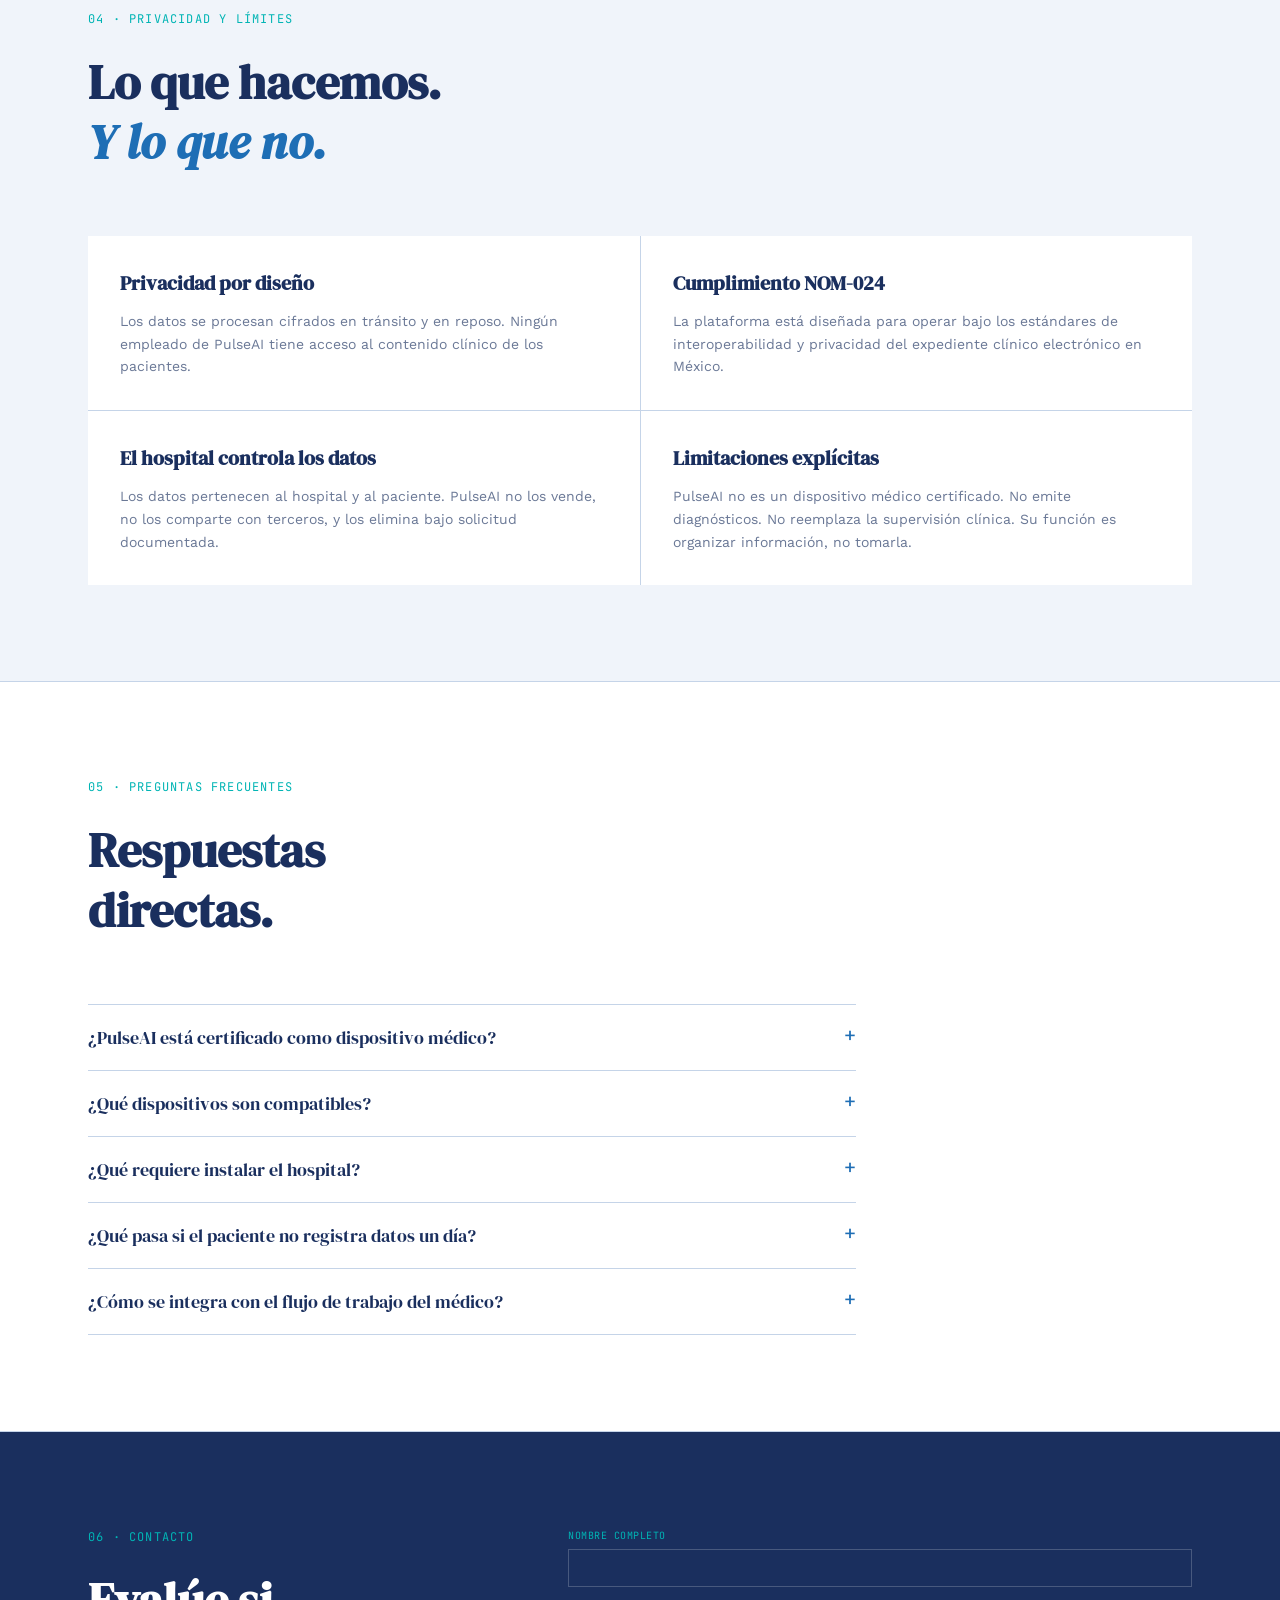
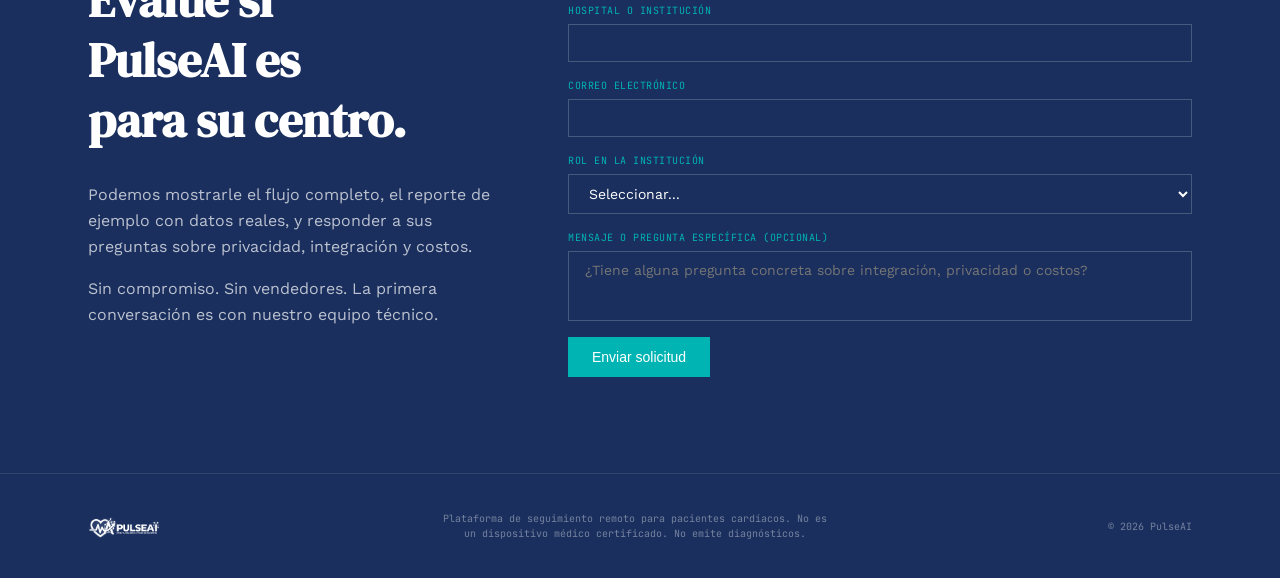
==== commit 31b5549e: "feat: implemente el wifget de whatsapp para mandar mensajes, ahorita le puse mi numero para hacer pr" ====
--- a/PulseIN/PulseIN/index.html
+++ b/PulseIN/PulseIN/index.html
@@ -11,7 +11,8 @@
   <link href="https://fonts.googleapis.com/css2?family=DM+Serif+Display:ital@0;1&family=JetBrains+Mono:wght@400;500&family=Work+Sans:wght@300;400;500;600&display=swap" rel="stylesheet" />
   
   <!-- Hoja de Estilos -->
-  <link rel="stylesheet" href="src/style.css" />
+  <link rel="stylesheet" href="src/css/style.css">
+  <link rel="stylesheet" href="src/css/whats.css">
 </head>
 <body>
 
@@ -445,7 +446,7 @@
       </div>
     </section>
   </main>
-
+  
   <!-- FOOTER -->
   <footer class="footer">
     <div class="container footer-container">
@@ -458,7 +459,21 @@
     </div>
   </footer>
 
+  <!-- CONTACTO DE WHATSAPP -->
+   <div class="wa-widget">
+    <div id="wa-form-container" class="wa-form-container hidden">
+      <p class="wa-tittle">Escribenos por WhatsAPP</p>
+      <textarea id="wa-message" class="wa-input" rows="3" placeholder="Hola, nos interesa recibir más información sobre su software"></textarea>
+      <button id="wa-send" class="wa-btn-send">Enviar mensaje</button>
+    </div>
+    <button id="wa-toggle" class="wa-btn-toggle">
+      <img src="src/imgs/whats/whatsapp.png" alt="logo de whatsapp" class="wa-btn-icon"/>
+      <span>Chat WhatsApp</span>
+    </button>
+   </div>
+
   <!-- Script JS interactivo -->
-  <script src="src/script.js"></script>
+  <script src="src/js/script.js"></script>
+  <script src="src/js/whats.js"></script>
 </body>
 </html>
--- a/PulseIN/PulseIN/src/css/style.css
+++ b/PulseIN/PulseIN/src/css/style.css
@@ -0,0 +1,933 @@
+/* RESET BÁSICO Y VARIABLES */
+* {
+  margin: 0;
+  padding: 0;
+  box-sizing: border-box;
+  scrollbar-width: none;
+  -ms-overflow-style: none;
+}
+
+*::-webkit-scrollbar {
+  display: none;
+}
+
+:root {
+  --navy: #1a2f5e;
+  --blue: #1e6eb5;
+  --cyan: #00b4b4;
+  --bg-light: #f0f4fa;
+  --border-color: #c5d4e8;
+  --soft-blue: #e0eaf6;
+  --font-body: 'Work Sans', sans-serif;
+  --font-display: 'DM Serif Display', serif;
+  --font-mono: 'JetBrains Mono', monospace;
+}
+
+html {
+  scroll-behavior: smooth;
+  height: 100%;
+}
+
+body {
+  background-color: var(--bg-light);
+  color: var(--navy);
+  font-family: var(--font-body);
+  line-height: 1.5;
+}
+
+/* CLASES DE UTILIDAD GENERAL */
+.hidden { display: none !important; }
+.mt-4 { margin-top: 1rem; }
+.mb-1 { margin-bottom: 0.25rem; }
+.mb-2 { margin-bottom: 0.5rem; }
+.cyan { color: var(--cyan); }
+.italic-blue { font-style: italic; color: var(--blue); }
+
+.container {
+  max-width: 72rem; /* 1152px */
+  margin: 0 auto;
+  padding: 0 1.5rem;
+}
+
+/* HEADER Y NAVEGACIÓN */
+.header {
+  position: fixed;
+  top: 0;
+  left: 0;
+  right: 0;
+  z-index: 50;
+  background-color: rgba(255, 255, 255, 0.95);
+  backdrop-filter: blur(4px);
+  border-bottom: 1px solid var(--border-color);
+}
+
+.header-container {
+  max-width: 72rem;
+  margin: 0 auto;
+  padding: 0 1.5rem;
+  height: 6rem; /* 96px */
+  display: flex;
+  align-items: center;
+  justify-content: space-between;
+}
+
+.logo-group {
+  display: flex;
+  align-items: center;
+  gap: 0.625rem;
+  text-decoration: none;
+}
+
+.logo-img {
+  height: 5rem;
+  width: auto;
+  object-fit: contain;
+}
+
+.badge-beta {
+  font-family: var(--font-mono);
+  font-size: 10px;
+  color: var(--blue);
+  letter-spacing: 0.1em;
+  text-transform: uppercase;
+  border: 1px solid var(--blue);
+  padding: 0.125rem 0.375rem;
+}
+
+.nav-desktop {
+  display: none;
+  align-items: center;
+  gap: 2rem;
+}
+
+.nav-desktop a {
+  text-decoration: none;
+  font-size: 0.875rem;
+  color: rgba(26, 47, 94, 0.7);
+  transition: color 0.2s;
+}
+
+.nav-desktop a:hover {
+  color: var(--navy);
+}
+
+.btn-demo {
+  background-color: var(--blue) !important;
+  color: #fff !important;
+  padding: 0.5rem 1rem;
+  transition: background-color 0.2s;
+}
+
+.btn-demo:hover {
+  background-color: var(--navy) !important;
+}
+
+.menu-toggle {
+  display: block;
+  background: none;
+  border: none;
+  color: var(--navy);
+  cursor: pointer;
+}
+
+.nav-mobile {
+  border-top: 1px solid var(--border-color);
+  background-color: #fff;
+  padding: 1rem 1.5rem;
+  display: flex;
+  flex-direction: column;
+  gap: 1rem;
+}
+
+.mobile-link {
+  text-decoration: none;
+  font-size: 0.875rem;
+  color: rgba(26, 47, 94, 0.7);
+}
+
+.mobile-btn {
+  text-align: center;
+  display: block;
+}
+
+@media (min-width: 768px) {
+  .nav-desktop { display: flex; }
+  .menu-toggle { display: none; }
+  .nav-mobile { display: none !important; }
+}
+
+/* SECCIÓN HERO */
+.hero-section {
+  padding-top: 6rem;
+  min-height: 100vh;
+  display: flex;
+  flex-direction: column;
+  background-color: var(--bg-light);
+}
+
+.hero-container {
+  flex: 1;
+  max-width: 72rem;
+  margin: 0 auto;
+  padding: 5rem 1.5rem;
+  display: grid;
+  grid-template-columns: 1fr;
+  gap: 3rem;
+  align-items: center;
+}
+
+@media (min-width: 768px) {
+  .hero-container {
+    grid-template-columns: 1fr 1px 1fr;
+    gap: 0;
+  }
+}
+
+.hero-text {
+  padding-right: 0;
+}
+
+@media (min-width: 768px) {
+  .hero-text { padding-right: 3rem; }
+}
+
+.tagline {
+  font-family: var(--font-mono);
+  font-size: 0.75rem;
+  color: var(--cyan);
+  letter-spacing: 0.1em;
+  text-transform: uppercase;
+  margin-bottom: 1.5rem;
+}
+
+.hero-title {
+  font-family: var(--font-display);
+  font-size: 3rem;
+  line-height: 1.05;
+  margin-bottom: 2rem;
+  color: var(--navy);
+}
+
+@media (min-width: 768px) { .hero-title { font-size: 3.75rem; } }
+@media (min-width: 1024px) { .hero-title { font-size: 4.5rem; } }
+
+.hero-desc {
+  font-size: 1rem;
+  color: rgba(26, 47, 94, 0.65);
+  line-height: 1.625;
+  max-width: 28rem;
+  margin-bottom: 2.5rem;
+}
+
+.hero-buttons {
+  display: flex;
+  flex-direction: column;
+  gap: 0.75rem;
+}
+
+@media (min-width: 640px) {
+  .hero-buttons { flex-direction: row; }
+}
+
+.btn-primary {
+  display: inline-flex;
+  align-items: center;
+  justify-content: center;
+  background-color: var(--blue);
+  color: #fff;
+  font-size: 0.875rem;
+  padding: 0.75rem 1.5rem;
+  text-decoration: none;
+  transition: background-color 0.2s;
+}
+
+.btn-primary:hover { background-color: var(--navy); }
+
+.btn-secondary {
+  display: inline-flex;
+  align-items: center;
+  justify-content: center;
+  border: 1px solid var(--border-color);
+  color: var(--navy);
+  font-size: 0.875rem;
+  padding: 0.75rem 1.5rem;
+  text-decoration: none;
+  transition: background-color 0.2s;
+}
+
+.btn-secondary:hover { background-color: var(--soft-blue); }
+
+.vertical-divider {
+  display: none;
+  width: 1px;
+  background-color: var(--border-color);
+  align-self: stretch;
+  margin: 0 3rem;
+}
+
+@media (min-width: 768px) { .vertical-divider { display: block; } }
+
+/* TARJETA PACIENTE Y ESTADÍSTICAS */
+.patient-card {
+  background-color: #fff;
+  border: 1px solid var(--border-color);
+  padding: 1.25rem;
+  border-radius: 2px;
+  box-shadow: 0 1px 2px rgba(0,0,0,0.05);
+}
+
+.patient-header {
+  display: flex;
+  align-items: flex-start;
+  justify-content: space-between;
+  margin-bottom: 1rem;
+}
+
+.card-subtitle {
+  font-family: var(--font-mono);
+  font-size: 10px;
+  color: var(--blue);
+  text-transform: uppercase;
+  letter-spacing: 0.05em;
+  margin-bottom: 0.125rem;
+}
+
+.patient-name {
+  font-family: var(--font-display);
+  font-size: 1.125rem;
+  color: var(--navy);
+}
+
+.patient-info {
+  font-size: 0.75rem;
+  color: rgba(26, 47, 94, 0.6);
+}
+
+.badge-stable {
+  font-family: var(--font-mono);
+  font-size: 10px;
+  background-color: var(--cyan);
+  color: #fff;
+  padding: 0.25rem 0.5rem;
+  text-transform: uppercase;
+  letter-spacing: 0.05em;
+}
+
+.metrics-grid {
+  display: grid;
+  grid-template-columns: repeat(3, 1fr);
+  gap: 0.75rem;
+  border-top: 1px solid var(--soft-blue);
+  padding-top: 1rem;
+}
+
+.metric-label {
+  font-family: var(--font-mono);
+  font-size: 10px;
+  color: var(--blue);
+  text-transform: uppercase;
+  letter-spacing: 0.05em;
+  margin-bottom: 0.25rem;
+}
+
+.metric-val {
+  font-family: var(--font-display);
+  font-size: 1.5rem;
+  line-height: 1;
+  color: var(--navy);
+}
+
+.metric-unit {
+  font-family: var(--font-mono);
+  font-size: 0.75rem;
+  color: rgba(26, 47, 94, 0.5);
+  margin-left: 0.25rem;
+}
+
+.ecg-footer {
+  margin-top: 1rem;
+  border-top: 1px solid var(--soft-blue);
+  padding-top: 0.75rem;
+  display: flex;
+  align-items: center;
+  gap: 0.5rem;
+}
+
+.ecg-text {
+  font-family: var(--font-mono);
+  font-size: 10px;
+  color: rgba(26, 47, 94, 0.5);
+}
+
+.stats-grid {
+  margin-top: 1rem;
+  display: grid;
+  grid-template-columns: repeat(2, 1fr);
+  gap: 0.75rem;
+}
+
+.stat-tile {
+  border: 1px solid var(--border-color);
+  background-color: #fff;
+  padding: 1rem;
+  border-radius: 2px;
+}
+
+.stat-urgent {
+  border-color: var(--navy);
+  background-color: var(--navy);
+  color: #fff;
+}
+
+.stat-label {
+  font-family: var(--font-mono);
+  font-size: 10px;
+  text-transform: uppercase;
+  letter-spacing: 0.05em;
+  margin-bottom: 0.25rem;
+  color: var(--blue);
+}
+
+.urgent-text { color: var(--cyan); }
+
+.stat-val {
+  font-family: var(--font-display);
+  font-size: 1.875rem;
+  line-height: 1;
+  margin-bottom: 0.25rem;
+}
+
+.stat-delta {
+  font-family: var(--font-mono);
+  font-size: 10px;
+  color: rgba(26, 47, 94, 0.5);
+}
+
+.urgent-subtext { color: rgba(255, 255, 255, 0.6); }
+
+/* TICKER */
+.hero-ticker {
+  border-top: 1px solid var(--border-color);
+  max-width: 72rem;
+  margin: 0 auto;
+  width: 100%;
+  padding: 1rem 1.5rem;
+  display: flex;
+  gap: 2rem;
+  overflow-x: auto;
+}
+
+.ticker-item {
+  font-family: var(--font-mono);
+  font-size: 0.75rem;
+  color: rgba(26, 47, 94, 0.6);
+  white-space: nowrap;
+  display: flex;
+  align-items: center;
+  gap: 0.5rem;
+}
+
+/* SECCIONES Y TIPOGRAFÍA GENERAL */
+.section-dark {
+  border-top: 1px solid var(--border-color);
+  padding: 6rem 0;
+  background-color: var(--navy);
+  color: #fff;
+}
+
+.section-light {
+  border-top: 1px solid var(--border-color);
+  padding: 6rem 0;
+  background-color: var(--bg-light);
+}
+
+.section-blue-soft {
+  border-top: 1px solid var(--border-color);
+  padding: 6rem 0;
+  background-color: var(--soft-blue);
+}
+
+.section-white {
+  border-top: 1px solid var(--border-color);
+  padding: 6rem 0;
+  background-color: #fff;
+}
+
+.section-tag {
+  font-family: var(--font-mono);
+  font-size: 0.75rem;
+  color: var(--cyan);
+  letter-spacing: 0.1em;
+  text-transform: uppercase;
+  margin-bottom: 1.5rem;
+}
+
+.section-title {
+  font-family: var(--font-display);
+  font-size: 2.25rem;
+  line-height: 1.25;
+  margin-bottom: 4rem;
+  color: var(--navy);
+  max-width: 36rem;
+}
+
+.section-title-light {
+  font-family: var(--font-display);
+  font-size: 2.25rem;
+  line-height: 1.25;
+  margin-bottom: 2rem;
+  color: #fff;
+}
+
+@media (min-width: 768px) {
+  .section-title, .section-title-light { font-size: 3rem; }
+}
+
+.text-light { color: rgba(255, 255, 255, 0.7); font-size: 1rem; line-height: 1.625; }
+.text-dark { color: rgba(26, 47, 94, 0.65); font-size: 0.875rem; line-height: 1.625; }
+
+/* SECCIÓN PROBLEMA */
+.problem-grid {
+  display: grid;
+  grid-template-columns: 1fr;
+  gap: 4rem;
+  align-items: start;
+}
+
+@media (min-width: 768px) {
+  .problem-grid { grid-template-columns: 2fr 1fr; }
+}
+
+.problem-stats { display: grid; gap: 1rem; }
+
+.stat-box {
+  border: 1px solid rgba(255, 255, 255, 0.2);
+  padding: 1.25rem;
+}
+
+.stat-number {
+  font-family: var(--font-display);
+  font-size: 1.875rem;
+  color: var(--cyan);
+  margin-bottom: 0.25rem;
+}
+
+.stat-desc {
+  font-family: var(--font-mono);
+  font-size: 0.75rem;
+  color: rgba(255, 255, 255, 0.5);
+  line-height: 1.5;
+}
+
+/* SECCIÓN FLUJO */
+.flow-grid {
+  display: grid;
+  grid-template-columns: 1fr;
+  gap: 3rem;
+}
+
+@media (min-width: 768px) {
+  .flow-grid { grid-template-columns: 1fr 1.4fr; }
+}
+
+.step-buttons { display: flex; flex-direction: column; gap: 0.25rem; }
+
+.step-btn {
+  text-align: left;
+  border: none;
+  border-left: 2px solid var(--border-color);
+  background: transparent;
+  padding: 1rem 0 1rem 1.25rem;
+  cursor: pointer;
+  transition: all 0.2s;
+}
+
+.step-btn.active {
+  border-left-color: var(--blue);
+  background-color: #fff;
+}
+
+.step-btn:hover:not(.active) {
+  border-left-color: rgba(30, 110, 181, 0.5);
+}
+
+.step-badge {
+  font-family: var(--font-mono);
+  font-size: 10px;
+  color: var(--blue);
+  text-transform: uppercase;
+  letter-spacing: 0.05em;
+  display: block;
+  margin-bottom: 0.25rem;
+}
+
+.step-title-text {
+  font-family: var(--font-display);
+  font-size: 1.125rem;
+  color: rgba(26, 47, 94, 0.5);
+}
+
+.step-btn.active .step-title-text {
+  color: var(--navy);
+}
+
+.flow-card {
+  background-color: #fff;
+  border: 1px solid var(--border-color);
+  padding: 2rem;
+  box-shadow: 0 1px 2px rgba(0,0,0,0.05);
+}
+
+.flow-step-num {
+  font-family: var(--font-mono);
+  font-size: 10px;
+  color: var(--cyan);
+  text-transform: uppercase;
+  letter-spacing: 0.05em;
+}
+
+.flow-card-title {
+  font-family: var(--font-display);
+  font-size: 1.5rem;
+  margin-top: 0.5rem;
+  margin-bottom: 1rem;
+  color: var(--navy);
+}
+
+.flow-card-desc {
+  color: rgba(26, 47, 94, 0.65);
+  font-size: 0.875rem;
+  line-height: 1.625;
+  margin-bottom: 1.5rem;
+}
+
+.flow-card-footer {
+  border-top: 1px solid var(--soft-blue);
+  padding-top: 1.25rem;
+}
+
+.flow-card-detail {
+  font-family: var(--font-mono);
+  font-size: 0.75rem;
+  color: rgba(30, 110, 181, 0.7);
+  line-height: 1.5;
+}
+
+/* SECCIÓN REPORTE */
+.report-grid {
+  display: grid;
+  grid-template-columns: 1fr;
+  gap: 3rem;
+  align-items: start;
+}
+
+@media (min-width: 768px) {
+  .report-grid { grid-template-columns: 1fr 2fr; }
+}
+
+.report-card {
+  background-color: #fff;
+  border: 1px solid var(--border-color);
+  padding: 1.5rem;
+  box-shadow: 0 1px 2px rgba(0,0,0,0.05);
+}
+
+@media (min-width: 768px) { .report-card { padding: 2rem; } }
+
+.report-header {
+  display: flex;
+  align-items: flex-start;
+  justify-content: space-between;
+  border-bottom: 1px solid var(--soft-blue);
+  padding-bottom: 1.25rem;
+  margin-bottom: 1.25rem;
+}
+
+.report-title-text {
+  font-family: var(--font-display);
+  font-size: 1.125rem;
+  margin-bottom: 0.125rem;
+  color: var(--navy);
+}
+
+.report-date {
+  font-family: var(--font-mono);
+  font-size: 10px;
+  color: rgba(26, 47, 94, 0.5);
+}
+
+.report-badge {
+  font-family: var(--font-mono);
+  font-size: 10px;
+  border: 1px solid var(--border-color);
+  padding: 0.25rem 0.5rem;
+  color: var(--blue);
+}
+
+.report-patient-info { margin-bottom: 1.25rem; }
+
+.report-subtag {
+  font-family: var(--font-mono);
+  font-size: 10px;
+  color: var(--blue);
+  text-transform: uppercase;
+  letter-spacing: 0.05em;
+}
+
+.report-p-name { font-size: 0.875rem; color: var(--navy); }
+
+.report-p-doc {
+  font-family: var(--font-mono);
+  font-size: 0.75rem;
+  color: rgba(26, 47, 94, 0.5);
+}
+
+.report-metrics-grid {
+  display: grid;
+  grid-template-columns: repeat(3, 1fr);
+  gap: 0.75rem;
+  border-top: 1px solid var(--soft-blue);
+  padding-top: 1.25rem;
+  margin-bottom: 1.25rem;
+}
+
+.report-metric-box {
+  border: 1px solid var(--soft-blue);
+  padding: 0.75rem;
+}
+
+.report-val {
+  font-family: var(--font-display);
+  font-size: 1.25rem;
+  margin-bottom: 0.125rem;
+  color: var(--navy);
+}
+
+.report-note {
+  font-family: var(--font-mono);
+  font-size: 10px;
+  color: rgba(26, 47, 94, 0.5);
+}
+
+.report-section {
+  border-top: 1px solid var(--soft-blue);
+  padding-top: 1rem;
+  margin-bottom: 1rem;
+}
+
+.report-bullet {
+  font-family: var(--font-mono);
+  font-size: 0.75rem;
+  color: rgba(26, 47, 94, 0.6);
+  line-height: 1.5;
+  margin-bottom: 0.25rem;
+}
+
+.report-disclaimer {
+  font-family: var(--font-mono);
+  font-size: 10px;
+  color: rgba(26, 47, 94, 0.5);
+  line-height: 1.5;
+}
+
+/* SECCIÓN PRIVACIDAD */
+.privacy-grid {
+  display: grid;
+  grid-template-columns: 1fr;
+  gap: 1px;
+  background-color: var(--border-color);
+}
+
+@media (min-width: 640px) {
+  .privacy-grid { grid-template-columns: repeat(2, 1fr); }
+}
+
+.privacy-card {
+  background-color: #fff;
+  padding: 2rem;
+}
+
+.privacy-card-title {
+  font-family: var(--font-display);
+  font-size: 1.25rem;
+  margin-bottom: 0.75rem;
+  color: var(--navy);
+}
+
+/* SECCIÓN FAQ */
+.faq-list {
+  max-width: 48rem;
+  border-top: 1px solid var(--border-color);
+}
+
+.faq-item {
+  border-bottom: 1px solid var(--border-color);
+}
+
+.faq-question {
+  width: 100%;
+  text-align: left;
+  padding: 1.25rem 0;
+  display: flex;
+  align-items: flex-start;
+  justify-content: space-between;
+  gap: 1rem;
+  background: none;
+  border: none;
+  cursor: pointer;
+}
+
+.faq-question span:first-child {
+  font-family: var(--font-display);
+  font-size: 1.125rem;
+  color: var(--navy);
+  transition: color 0.2s;
+}
+
+.faq-question:hover span:first-child {
+  color: var(--blue);
+}
+
+.faq-icon {
+  font-family: var(--font-mono);
+  color: var(--blue);
+  font-size: 1.25rem;
+  line-height: 1;
+}
+
+.faq-answer {
+  padding-bottom: 1.25rem;
+  color: rgba(26, 47, 94, 0.65);
+  font-size: 0.875rem;
+  line-height: 1.625;
+}
+
+/* SECCIÓN CONTACTO */
+.contact-grid {
+  display: grid;
+  grid-template-columns: 1fr;
+  gap: 4rem;
+}
+
+@media (min-width: 768px) {
+  .contact-grid { grid-template-columns: 1fr 1.5fr; }
+}
+
+.contact-form {
+  display: flex;
+  flex-direction: column;
+  gap: 1rem;
+}
+
+.form-group { display: flex; flex-direction: column; }
+
+.form-label {
+  font-family: var(--font-mono);
+  font-size: 10px;
+  color: var(--cyan);
+  text-transform: uppercase;
+  letter-spacing: 0.05em;
+  margin-bottom: 0.375rem;
+}
+
+.form-input, .form-select, .form-textarea {
+  width: 100%;
+  background: transparent;
+  border: 1px solid rgba(255, 255, 255, 0.2);
+  color: #fff;
+  font-size: 0.875rem;
+  padding: 0.625rem 1rem;
+  outline: none;
+  transition: border-color 0.2s;
+  font-family: var(--font-body);
+}
+
+.form-select { background-color: var(--navy); }
+
+.form-input:focus, .form-select:focus, .form-textarea:focus {
+  border-color: var(--cyan);
+}
+
+.form-textarea { resize: none; }
+
+.btn-cyan {
+  background-color: var(--cyan);
+  color: #fff;
+  font-size: 0.875rem;
+  padding: 0.75rem 1.5rem;
+  border: none;
+  cursor: pointer;
+  font-weight: 500;
+  align-self: flex-start;
+  transition: background-color 0.2s;
+}
+
+.btn-cyan:hover { background-color: #009999; }
+
+.contact-success {
+  border: 1px solid rgba(255, 255, 255, 0.2);
+  padding: 2rem;
+  height: 100%;
+  display: flex;
+  flex-direction: column;
+  justify-content: center;
+}
+
+.success-title {
+  font-family: var(--font-display);
+  font-size: 1.5rem;
+  margin-bottom: 0.75rem;
+}
+
+.success-subtitle {
+  font-family: var(--font-mono);
+  font-size: 0.75rem;
+  color: rgba(255, 255, 255, 0.5);
+}
+
+/* FOOTER */
+.footer {
+  border-top: 1px solid rgba(255, 255, 255, 0.1);
+  background-color: var(--navy);
+  padding: 2rem 0;
+}
+
+.footer-container {
+  display: flex;
+  flex-direction: column;
+  align-items: flex-start;
+  justify-content: space-between;
+  gap: 1rem;
+}
+
+@media (min-width: 640px) {
+  .footer-container {
+    flex-direction: row;
+    align-items: center;
+  }
+}
+
+.footer-logo {
+  height: 2.5rem;
+  width: auto;
+  object-fit: contain;
+  filter: brightness(0) invert(1);
+}
+
+.footer-disclaimer {
+  font-family: var(--font-mono);
+  font-size: 10px;
+  color: rgba(255, 255, 255, 0.4);
+  max-width: 24rem;
+  text-align: left;
+}
+
+@media (min-width: 640px) {
+  .footer-disclaimer { text-align: center; }
+}
+
+.footer-copy {
+  font-family: var(--font-mono);
+  font-size: 10px;
+  color: rgba(255, 255, 255, 0.4);
+}
--- a/PulseIN/PulseIN/src/css/whats.css
+++ b/PulseIN/PulseIN/src/css/whats.css
@@ -0,0 +1,122 @@
+/* paleta de colores */
+:root {
+  --wa-green: #25D366;
+  --wa-green-hover: #20bd5a;
+  --wa-bg-light: #ffffff;
+  --wa-input-bg: #f0f2f5;
+  --wa-text-dark: #111b21;
+  --wa-text-muted: #667781;
+  --wa-border: #e9edef;
+}
+
+/* widget */
+.wa-widget {
+  position: fixed;
+  bottom: 1.5rem;
+  right: 1.5rem;
+  z-index: 100;
+  display: flex;
+  flex-direction: column;
+  align-items: flex-end;
+  gap: 0.75rem;
+  font-family: var(--font-body, system-ui, -apple-system, sans-serif);
+}
+
+/* boton chat whatsapp */
+.wa-btn-toggle {
+  background-color: var(--wa-green);
+  color: #ffffff;
+  border: none;
+  border-radius: 9999px;
+  padding: 0.65rem 1.25rem;
+  font-size: 0.875rem;
+  font-weight: 600;
+  cursor: pointer;
+  display: flex;
+  align-items: center;
+  gap: 0.5rem;
+  box-shadow: 0 4px 14px rgba(37, 211, 102, 0.4);
+  transition: transform 0.2s ease, background-color 0.2s ease;
+}
+
+.wa-btn-toggle:hover {
+  transform: scale(1.05);
+  background-color: var(--wa-green-hover);
+}
+
+.wa-btn-icon {
+  width: 22px;
+  height: 22px;
+  object-fit: contain;
+}
+
+/* color de fondo de la tarjeta */
+.wa-form-container {
+  background-color: var(--wa-bg-light);
+  border-radius: 12px;
+  width: 290px;
+  padding: 1.25rem;
+  box-shadow: 0 10px 25px rgba(0, 0, 0, 0.15);
+  border: 1px solid var(--wa-border);
+  display: flex;
+  flex-direction: column;
+  gap: 0.75rem;
+}
+
+/* titulo de la tarjeta */
+.wa-title {
+  color: var(--wa-text-dark);
+  font-size: 0.95rem;
+  font-weight: 700;
+  margin: 0;
+  text-transform: none;
+  letter-spacing: normal;
+}
+
+/* cuadro de texto*/
+.wa-input {
+  width: 100%;
+  background-color: var(--wa-input-bg);
+  border: 1px solid #d1d7db;
+  color: var(--wa-text-dark); 
+  font-size: 0.875rem;
+  padding: 0.75rem;
+  outline: none;
+  resize: none;
+  border-radius: 8px;
+  box-sizing: border-box;
+  font-family: inherit;
+  transition: border-color 0.2s ease, background-color 0.2s ease;
+}
+
+/* placeholder */
+.wa-input::placeholder {
+  color: var(--wa-text-muted);
+}
+
+.wa-input:focus {
+  border-color: var(--wa-green);
+  background-color: #ffffff;
+}
+
+/* boton de envio */
+.wa-btn-send {
+  width: 100%;
+  background-color: var(--wa-green);
+  color: #000000;
+  border: none;
+  padding: 0.7rem;
+  font-size: 0.875rem;
+  font-weight: 700;
+  cursor: pointer;
+  border-radius: 8px;
+  transition: background-color 0.2s ease, transform 0.1s ease;
+}
+
+.wa-btn-send:hover {
+  background-color: var(--wa-green-hover);
+}
+
+.wa-btn-send:active {
+  transform: scale(0.98);
+}
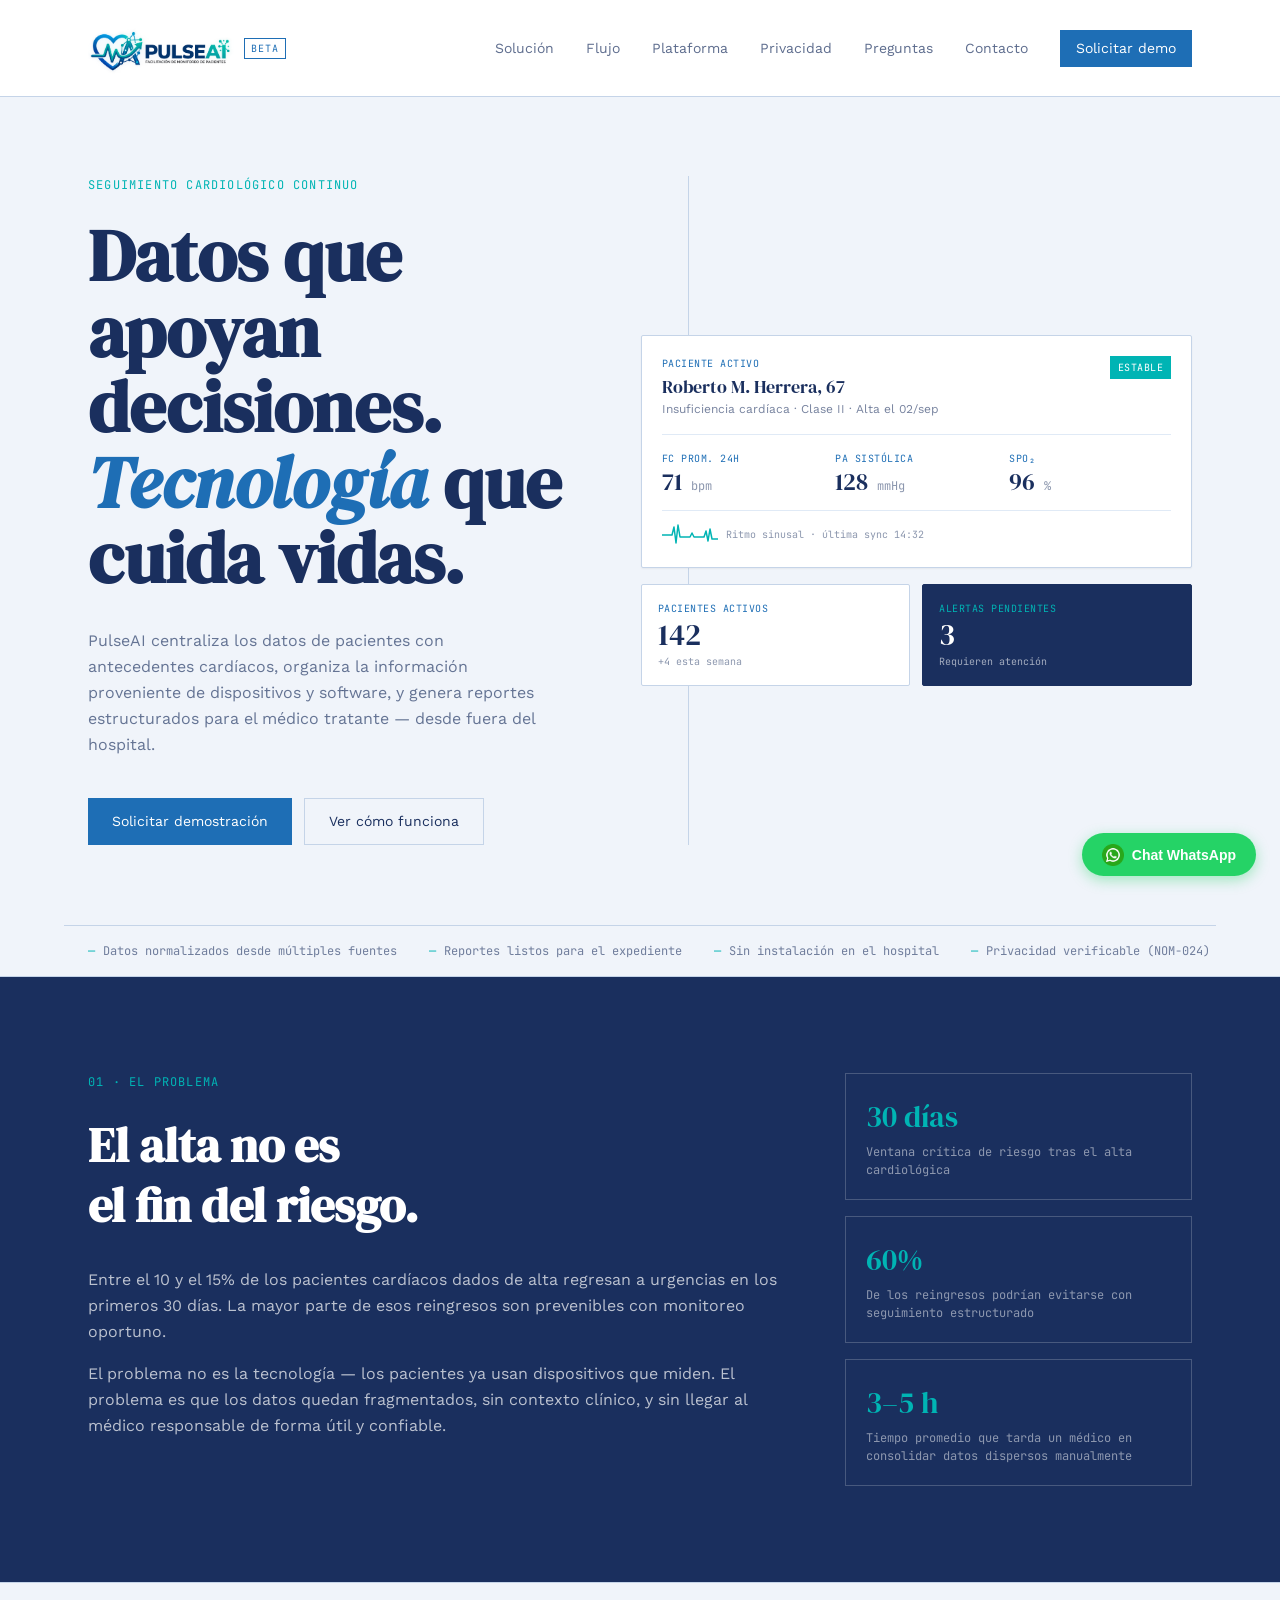
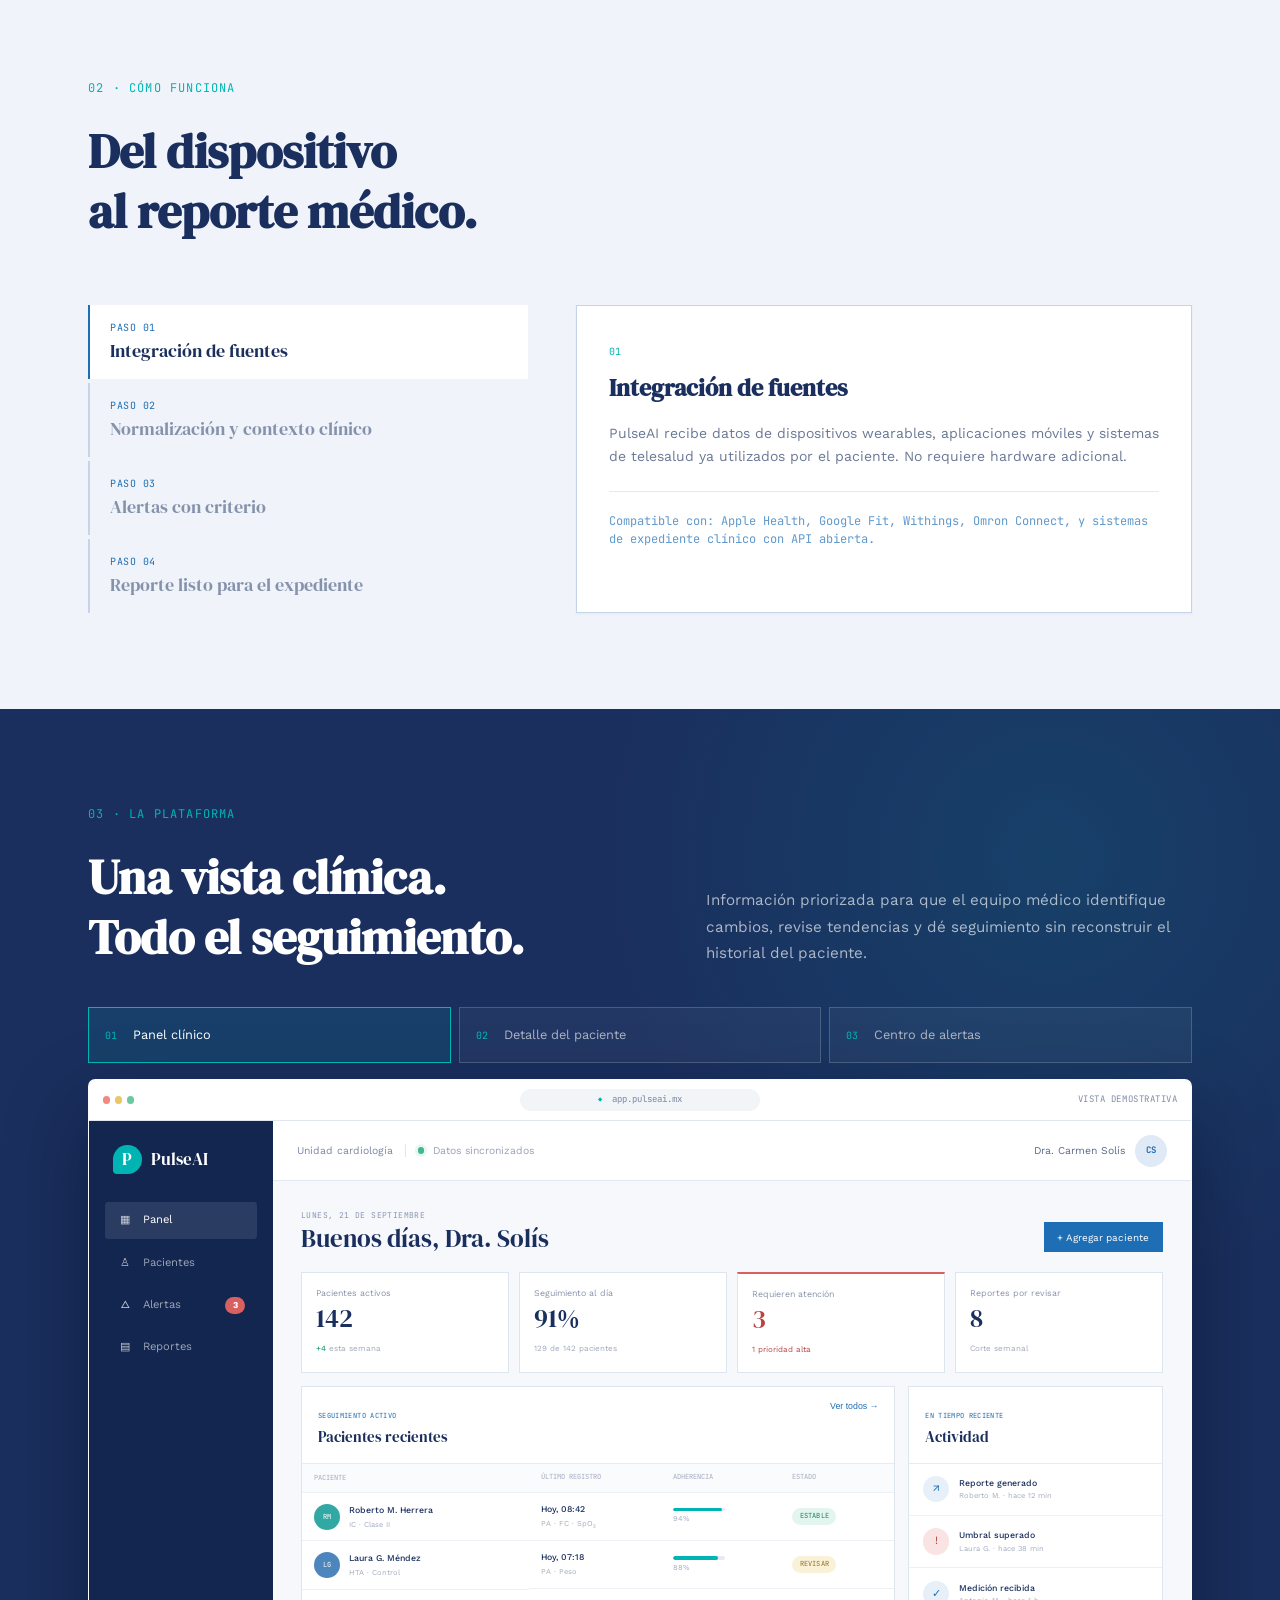
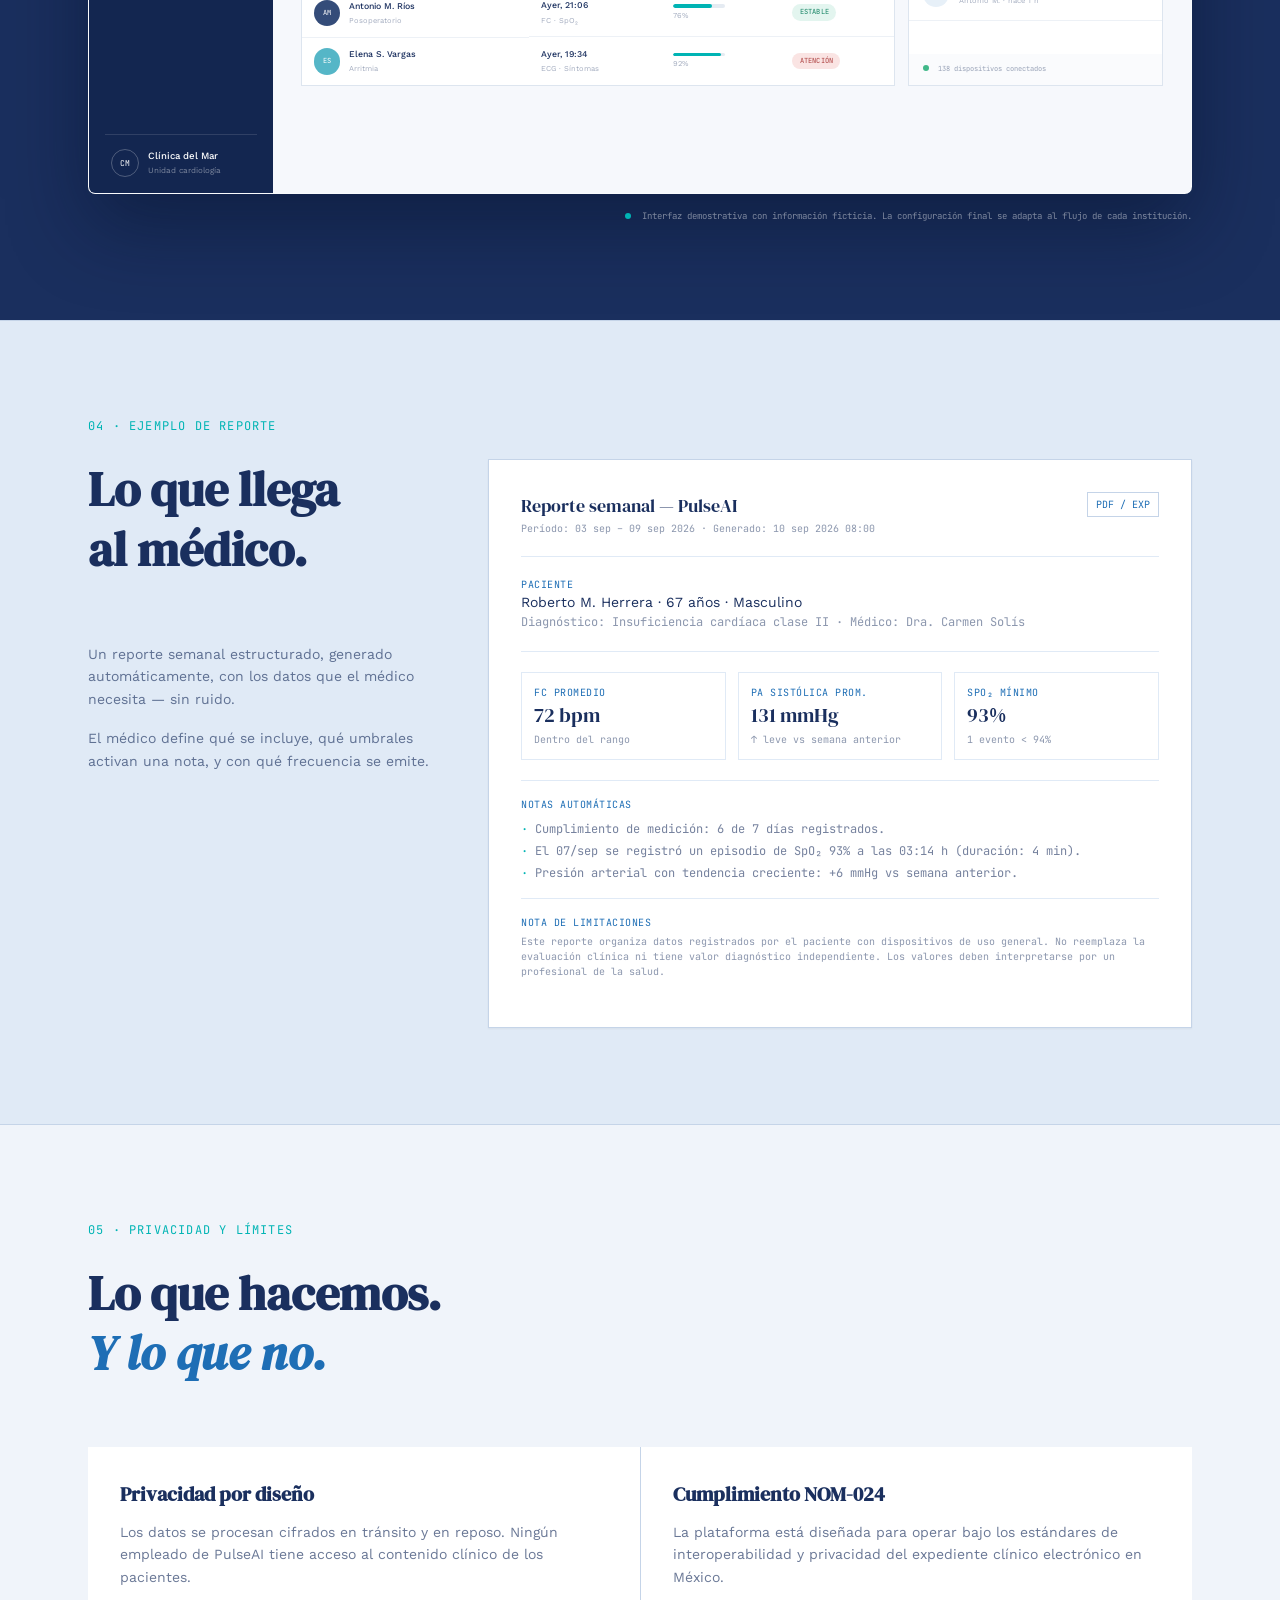
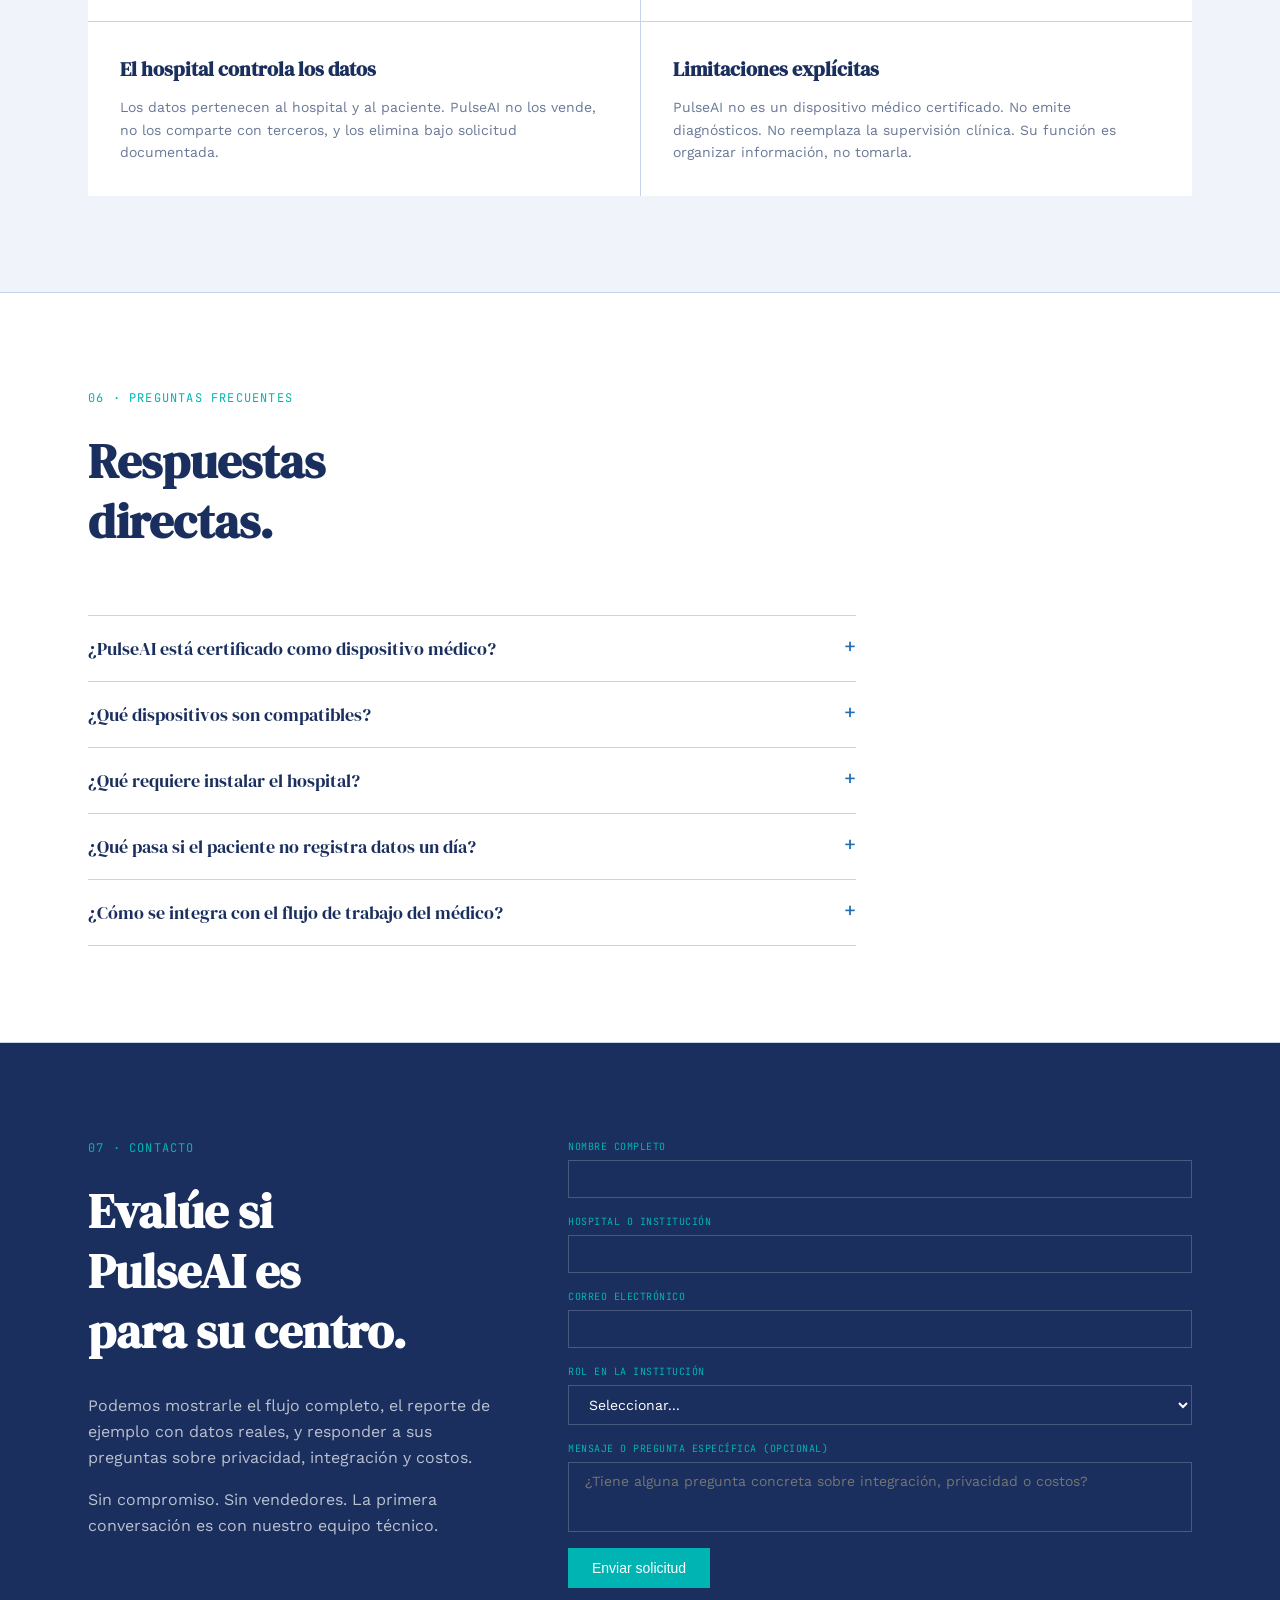
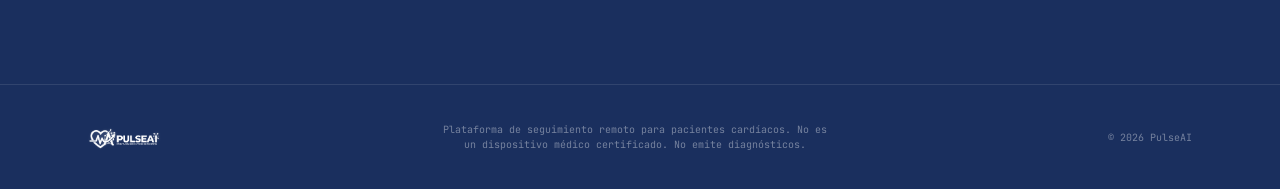
==== commit 14f65755: "feat: agrega showcase interactivo de la plataforma" ====
--- a/PulseIN/PulseIN/index.html
+++ b/PulseIN/PulseIN/index.html
@@ -28,6 +28,7 @@
       <nav class="nav-desktop">
         <a href="#solución">Solución</a>
         <a href="#flujo">Flujo</a>
+        <a href="#plataforma">Plataforma</a>
         <a href="#privacidad">Privacidad</a>
         <a href="#preguntas">Preguntas</a>
         <a href="#contacto">Contacto</a>
@@ -46,6 +47,7 @@
     <div id="nav-mobile" class="nav-mobile hidden">
       <a href="#solución" class="mobile-link">Solución</a>
       <a href="#flujo" class="mobile-link">Flujo</a>
+      <a href="#plataforma" class="mobile-link">Plataforma</a>
       <a href="#privacidad" class="mobile-link">Privacidad</a>
       <a href="#preguntas" class="mobile-link">Preguntas</a>
       <a href="#contacto" class="mobile-link">Contacto</a>
@@ -223,10 +225,169 @@
       </div>
     </section>
 
+    <!-- SHOWCASE DE LA PLATAFORMA -->
+    <section class="showcase-section" id="plataforma">
+      <div class="container">
+        <div class="showcase-intro">
+          <div>
+            <p class="section-tag">03 · La plataforma</p>
+            <h2 class="section-title-light showcase-title">Una vista clínica.<br />Todo el seguimiento.</h2>
+          </div>
+          <p class="showcase-lead">
+            Información priorizada para que el equipo médico identifique cambios,
+            revise tendencias y dé seguimiento sin reconstruir el historial del paciente.
+          </p>
+        </div>
+
+        <div class="showcase-tabs" role="tablist" aria-label="Vistas de la plataforma PulseAI">
+          <button class="showcase-tab active" type="button" role="tab" aria-selected="true" data-showcase="dashboard">
+            <span class="showcase-tab-num">01</span>
+            Panel clínico
+          </button>
+          <button class="showcase-tab" type="button" role="tab" aria-selected="false" data-showcase="patient">
+            <span class="showcase-tab-num">02</span>
+            Detalle del paciente
+          </button>
+          <button class="showcase-tab" type="button" role="tab" aria-selected="false" data-showcase="alerts">
+            <span class="showcase-tab-num">03</span>
+            Centro de alertas
+          </button>
+        </div>
+
+        <div class="product-window">
+          <div class="product-window-bar">
+            <div class="window-dots" aria-hidden="true"><span></span><span></span><span></span></div>
+            <div class="window-address"><span class="lock-mark">◆</span> app.pulseai.mx</div>
+            <span class="window-demo">Vista demostrativa</span>
+          </div>
+
+          <div class="product-app">
+            <aside class="product-sidebar">
+              <div class="product-brand">
+                <span class="brand-pulse">P</span>
+                <span>PulseAI</span>
+              </div>
+              <nav class="product-nav" aria-label="Navegación de la demostración">
+                <span class="product-nav-item active"><span>▦</span> Panel</span>
+                <span class="product-nav-item"><span>♙</span> Pacientes</span>
+                <span class="product-nav-item"><span>△</span> Alertas <b>3</b></span>
+                <span class="product-nav-item"><span>▤</span> Reportes</span>
+              </nav>
+              <div class="sidebar-clinic">
+                <span class="clinic-avatar">CM</span>
+                <span><strong>Clínica del Mar</strong><small>Unidad cardiología</small></span>
+              </div>
+            </aside>
+
+            <div class="product-content">
+              <div class="product-topbar">
+                <div><span class="topbar-location">Unidad cardiología</span><span class="sync-status"><i></i> Datos sincronizados</span></div>
+                <div class="doctor-profile"><span>Dra. Carmen Solís</span><b>CS</b></div>
+              </div>
+
+              <div class="showcase-screen active" data-screen="dashboard">
+                <div class="screen-heading">
+                  <div><p class="screen-eyebrow">Lunes, 21 de septiembre</p><h3>Buenos días, Dra. Solís</h3></div>
+                  <button class="mock-action" type="button">+ Agregar paciente</button>
+                </div>
+                <div class="dashboard-kpis">
+                  <article class="dashboard-kpi"><span>Pacientes activos</span><strong>142</strong><small><b>+4</b> esta semana</small></article>
+                  <article class="dashboard-kpi"><span>Seguimiento al día</span><strong>91%</strong><small>129 de 142 pacientes</small></article>
+                  <article class="dashboard-kpi alert"><span>Requieren atención</span><strong>3</strong><small>1 prioridad alta</small></article>
+                  <article class="dashboard-kpi"><span>Reportes por revisar</span><strong>8</strong><small>Corte semanal</small></article>
+                </div>
+                <div class="dashboard-layout">
+                  <div class="mock-panel patients-panel">
+                    <div class="mock-panel-header"><div><span class="mock-label">Seguimiento activo</span><h4>Pacientes recientes</h4></div><button type="button">Ver todos →</button></div>
+                    <div class="patient-table-wrap">
+                      <table class="patient-table">
+                        <thead><tr><th>Paciente</th><th>Último registro</th><th>Adherencia</th><th>Estado</th></tr></thead>
+                        <tbody>
+                          <tr><td><span class="table-avatar teal">RM</span><span><strong>Roberto M. Herrera</strong><small>IC · Clase II</small></span></td><td><strong>Hoy, 08:42</strong><small>PA · FC · SpO₂</small></td><td><span class="progress-track"><i style="width: 94%"></i></span><small>94%</small></td><td><span class="status-pill stable">Estable</span></td></tr>
+                          <tr><td><span class="table-avatar blue">LG</span><span><strong>Laura G. Méndez</strong><small>HTA · Control</small></span></td><td><strong>Hoy, 07:18</strong><small>PA · Peso</small></td><td><span class="progress-track"><i style="width: 88%"></i></span><small>88%</small></td><td><span class="status-pill review">Revisar</span></td></tr>
+                          <tr><td><span class="table-avatar navy">AM</span><span><strong>Antonio M. Ríos</strong><small>Posoperatorio</small></span></td><td><strong>Ayer, 21:06</strong><small>FC · SpO₂</small></td><td><span class="progress-track"><i style="width: 76%"></i></span><small>76%</small></td><td><span class="status-pill stable">Estable</span></td></tr>
+                          <tr><td><span class="table-avatar cyan">ES</span><span><strong>Elena S. Vargas</strong><small>Arritmia</small></span></td><td><strong>Ayer, 19:34</strong><small>ECG · Síntomas</small></td><td><span class="progress-track"><i style="width: 92%"></i></span><small>92%</small></td><td><span class="status-pill attention">Atención</span></td></tr>
+                        </tbody>
+                      </table>
+                    </div>
+                  </div>
+                  <aside class="mock-panel activity-panel">
+                    <div class="mock-panel-header"><div><span class="mock-label">En tiempo reciente</span><h4>Actividad</h4></div></div>
+                    <div class="activity-item"><span class="activity-icon">↗</span><p><strong>Reporte generado</strong><small>Roberto M. · hace 12 min</small></p></div>
+                    <div class="activity-item"><span class="activity-icon warning">!</span><p><strong>Umbral superado</strong><small>Laura G. · hace 38 min</small></p></div>
+                    <div class="activity-item"><span class="activity-icon">✓</span><p><strong>Medición recibida</strong><small>Antonio M. · hace 1 h</small></p></div>
+                    <div class="activity-footer"><span><i></i> 138 dispositivos conectados</span></div>
+                  </aside>
+                </div>
+              </div>
+
+              <div class="showcase-screen" data-screen="patient" hidden>
+                <div class="patient-breadcrumb">Pacientes <span>/</span> Roberto M. Herrera</div>
+                <div class="patient-profile-head">
+                  <div class="patient-identity"><span class="profile-avatar">RH</span><div><span class="status-pill stable">Estable</span><h3>Roberto M. Herrera</h3><p>67 años · Insuficiencia cardíaca clase II · ID PA-01842</p></div></div>
+                  <button class="mock-action secondary" type="button">Generar reporte</button>
+                </div>
+                <div class="patient-vitals">
+                  <article><span>Frecuencia cardíaca</span><strong>71 <small>bpm</small></strong><em>↘ 2 vs. promedio</em></article>
+                  <article><span>Presión arterial</span><strong>128/82 <small>mmHg</small></strong><em>Dentro de rango</em></article>
+                  <article><span>Saturación de O₂</span><strong>96 <small>%</small></strong><em>Sin cambios</em></article>
+                  <article><span>Peso</span><strong>78.4 <small>kg</small></strong><em>+0.3 esta semana</em></article>
+                </div>
+                <div class="patient-detail-grid">
+                  <div class="mock-panel trend-panel">
+                    <div class="mock-panel-header"><div><span class="mock-label">Últimos 7 días</span><h4>Frecuencia cardíaca</h4></div><span class="chart-legend"><i></i> Promedio diario</span></div>
+                    <div class="chart-summary"><strong>72 <small>bpm</small></strong><span>Promedio del período</span></div>
+                    <svg class="trend-chart" viewBox="0 0 640 190" role="img" aria-label="Tendencia estable de frecuencia cardíaca durante siete días">
+                      <defs><linearGradient id="chartFill" x1="0" y1="0" x2="0" y2="1"><stop offset="0" stop-color="#1e6eb5" stop-opacity=".2"/><stop offset="1" stop-color="#1e6eb5" stop-opacity="0"/></linearGradient></defs>
+                      <g class="chart-grid"><line x1="48" y1="25" x2="620" y2="25"/><line x1="48" y1="75" x2="620" y2="75"/><line x1="48" y1="125" x2="620" y2="125"/></g>
+                      <path class="chart-area" d="M48 112 C90 100,110 116,145 91 S205 68,240 84 S300 105,335 79 S405 57,430 70 S490 99,525 77 S580 61,620 66 L620 150 L48 150 Z"/>
+                      <path class="chart-line" d="M48 112 C90 100,110 116,145 91 S205 68,240 84 S300 105,335 79 S405 57,430 70 S490 99,525 77 S580 61,620 66"/>
+                      <g class="chart-days"><text x="48" y="180">Lun</text><text x="142" y="180">Mar</text><text x="236" y="180">Mié</text><text x="330" y="180">Jue</text><text x="424" y="180">Vie</text><text x="518" y="180">Sáb</text><text x="602" y="180">Dom</text></g>
+                    </svg>
+                  </div>
+                  <aside class="mock-panel followup-panel">
+                    <div class="mock-panel-header"><div><span class="mock-label">Plan de seguimiento</span><h4>Hoy</h4></div></div>
+                    <div class="followup-row done"><span>✓</span><p><strong>Presión arterial</strong><small>Registrada · 08:42</small></p></div>
+                    <div class="followup-row done"><span>✓</span><p><strong>Peso corporal</strong><small>Registrado · 08:44</small></p></div>
+                    <div class="followup-row pending"><span>3</span><p><strong>Medicamentos</strong><small>Próximo · 20:00</small></p></div>
+                    <div class="adherence-box"><span>Adherencia semanal</span><strong>94%</strong><div class="progress-track"><i style="width: 94%"></i></div></div>
+                  </aside>
+                </div>
+              </div>
+
+              <div class="showcase-screen" data-screen="alerts" hidden>
+                <div class="screen-heading">
+                  <div><p class="screen-eyebrow">Priorización clínica</p><h3>Centro de alertas</h3></div>
+                  <div class="alert-filters"><button class="active" type="button">Pendientes <b>3</b></button><button type="button">Resueltas</button></div>
+                </div>
+                <div class="alerts-layout">
+                  <div class="alert-list">
+                    <button class="alert-list-item selected" type="button"><span class="alert-priority high"></span><div><span class="mock-label">Prioridad alta · hace 38 min</span><strong>Presión sistólica fuera de umbral</strong><small>Laura G. Méndez · 74 años</small></div><b>›</b></button>
+                    <button class="alert-list-item" type="button"><span class="alert-priority medium"></span><div><span class="mock-label">Prioridad media · hace 2 h</span><strong>SpO₂ debajo de 94%</strong><small>Elena S. Vargas · 63 años</small></div><b>›</b></button>
+                    <button class="alert-list-item" type="button"><span class="alert-priority low"></span><div><span class="mock-label">Seguimiento · hace 5 h</span><strong>Sin registro por 48 horas</strong><small>José A. Pineda · 69 años</small></div><b>›</b></button>
+                  </div>
+                  <div class="mock-panel alert-detail">
+                    <div class="alert-detail-head"><div><span class="status-pill attention">Prioridad alta</span><h4>Presión sistólica fuera de umbral</h4><p>Detectada hoy a las 08:04</p></div><button type="button">•••</button></div>
+                    <div class="alert-patient"><span class="table-avatar blue">LG</span><div><strong>Laura G. Méndez</strong><small>74 años · Hipertensión arterial</small></div><button type="button">Ver perfil →</button></div>
+                    <div class="alert-reading"><div><span>Lectura detectada</span><strong>158/94 <small>mmHg</small></strong></div><div><span>Umbral configurado</span><strong>&gt; 150 <small>sistólica</small></strong></div></div>
+                    <div class="mini-trend"><div><span>Tendencia de 7 días</span><b>+12 mmHg</b></div><svg viewBox="0 0 400 70" role="img" aria-label="Tendencia creciente de presión"><path d="M4 58 C48 56,60 44,99 48 S152 42,188 44 S238 35,276 38 S330 22,396 10"/></svg></div>
+                    <div class="alert-context"><span class="mock-label">Contexto automático</span><p>Tres lecturas por encima del rango durante los últimos siete días. La adherencia de medicación registrada es del 86%.</p></div>
+                    <div class="alert-actions"><button class="resolve-btn" type="button">Marcar como revisada</button><button class="outline-btn" type="button">Agregar nota</button></div>
+                  </div>
+                </div>
+              </div>
+            </div>
+          </div>
+        </div>
+
+        <p class="showcase-caption"><span></span> Interfaz demostrativa con información ficticia. La configuración final se adapta al flujo de cada institución.</p>
+      </div>
+    </section>
+
     <!-- SECCIÓN EJEMPLO DE REPORTE -->
     <section class="section-blue-soft">
       <div class="container">
-        <p class="section-tag">03 · Ejemplo de reporte</p>
+        <p class="section-tag">04 · Ejemplo de reporte</p>
         <div class="report-grid">
           <div>
             <h2 class="section-title">Lo que llega<br />al médico.</h2>
@@ -297,7 +458,7 @@
     <!-- SECCIÓN PRIVACIDAD -->
     <section class="section-light" id="privacidad">
       <div class="container">
-        <p class="section-tag">04 · Privacidad y límites</p>
+        <p class="section-tag">05 · Privacidad y límites</p>
         <h2 class="section-title">Lo que hacemos.<br /><span class="italic-blue">Y lo que no.</span></h2>
         
         <div class="privacy-grid">
@@ -324,7 +485,7 @@
     <!-- SECCIÓN FAQ -->
     <section class="section-white" id="preguntas">
       <div class="container">
-        <p class="section-tag">05 · Preguntas frecuentes</p>
+        <p class="section-tag">06 · Preguntas frecuentes</p>
         <h2 class="section-title">Respuestas<br />directas.</h2>
 
         <div class="faq-list">
@@ -386,7 +547,7 @@
       <div class="container">
         <div class="contact-grid">
           <div>
-            <p class="section-tag">06 · Contacto</p>
+            <p class="section-tag">07 · Contacto</p>
             <h2 class="section-title-light">Evalúe si<br />PulseAI es<br />para su centro.</h2>
             <p class="text-light">
               Podemos mostrarle el flujo completo, el reporte de ejemplo con datos
@@ -476,4 +637,4 @@
   <script src="src/js/script.js"></script>
   <script src="src/js/whats.js"></script>
 </body>
-</html>+</html>
--- a/PulseIN/PulseIN/src/css/style.css
+++ b/PulseIN/PulseIN/src/css/style.css
@@ -150,7 +150,7 @@
   display: block;
 }
 
-@media (min-width: 768px) {
+@media (min-width: 960px) {
   .nav-desktop { display: flex; }
   .menu-toggle { display: none; }
   .nav-mobile { display: none !important; }
@@ -613,6 +613,404 @@
   line-height: 1.5;
 }
 
+/* SHOWCASE DE LA PLATAFORMA */
+.showcase-section {
+  padding: 6rem 0;
+  overflow: hidden;
+  color: #fff;
+  background:
+    radial-gradient(circle at 82% 12%, rgba(0, 180, 180, 0.13), transparent 28rem),
+    var(--navy);
+}
+
+.showcase-intro {
+  display: grid;
+  grid-template-columns: 1fr;
+  gap: 1.5rem;
+  align-items: end;
+  margin-bottom: 2.5rem;
+}
+
+.showcase-title { margin-bottom: 0; }
+
+.showcase-lead {
+  max-width: 32rem;
+  color: rgba(255, 255, 255, 0.65);
+  font-size: 0.95rem;
+  line-height: 1.75;
+}
+
+.showcase-tabs {
+  display: flex;
+  gap: 0.5rem;
+  overflow-x: auto;
+  padding-bottom: 1rem;
+}
+
+.showcase-tab {
+  flex: 1 0 12rem;
+  min-height: 3.5rem;
+  padding: 0.75rem 1rem;
+  border: 1px solid rgba(255, 255, 255, 0.18);
+  color: rgba(255, 255, 255, 0.62);
+  background: rgba(255, 255, 255, 0.04);
+  font-family: var(--font-body);
+  font-size: 0.8rem;
+  text-align: left;
+  cursor: pointer;
+  transition: color 0.2s, border-color 0.2s, background-color 0.2s;
+}
+
+.showcase-tab:hover { color: #fff; border-color: rgba(255, 255, 255, 0.4); }
+
+.showcase-tab.active {
+  color: #fff;
+  border-color: var(--cyan);
+  background: rgba(0, 180, 180, 0.12);
+}
+
+.showcase-tab-num {
+  margin-right: 0.75rem;
+  color: var(--cyan);
+  font-family: var(--font-mono);
+  font-size: 10px;
+}
+
+.product-window {
+  overflow: hidden;
+  border: 1px solid rgba(255, 255, 255, 0.25);
+  border-radius: 0.45rem;
+  background: #f7f9fc;
+  box-shadow: 0 2rem 5rem rgba(3, 12, 34, 0.42);
+}
+
+.product-window-bar {
+  min-height: 2.5rem;
+  padding: 0.55rem 0.85rem;
+  display: grid;
+  grid-template-columns: 1fr auto 1fr;
+  align-items: center;
+  color: rgba(26, 47, 94, 0.55);
+  background: #fff;
+  border-bottom: 1px solid #dfe6f0;
+  font-family: var(--font-mono);
+  font-size: 9px;
+}
+
+.window-dots { display: flex; gap: 0.3rem; }
+.window-dots span { width: 0.45rem; height: 0.45rem; border-radius: 50%; background: #dbe3ed; }
+.window-dots span:first-child { background: #ef8a82; }
+.window-dots span:nth-child(2) { background: #eac867; }
+.window-dots span:last-child { background: #6cc8a2; }
+
+.window-address {
+  min-width: 15rem;
+  padding: 0.28rem 1.25rem;
+  border-radius: 1rem;
+  background: #f2f5f8;
+  text-align: center;
+}
+
+.lock-mark { color: var(--cyan); font-size: 7px; margin-right: 0.3rem; }
+.window-demo { justify-self: end; text-transform: uppercase; letter-spacing: 0.06em; }
+
+.product-app {
+  min-height: 42rem;
+  display: grid;
+  grid-template-columns: 11.5rem minmax(0, 1fr);
+  color: var(--navy);
+}
+
+.product-sidebar {
+  padding: 1.5rem 1rem 1rem;
+  display: flex;
+  flex-direction: column;
+  color: #fff;
+  background: #132650;
+}
+
+.product-brand {
+  padding: 0 0.5rem 1.75rem;
+  display: flex;
+  align-items: center;
+  gap: 0.55rem;
+  font-family: var(--font-display);
+  font-size: 1.05rem;
+}
+
+.brand-pulse {
+  width: 1.8rem;
+  height: 1.8rem;
+  display: grid;
+  place-items: center;
+  border-radius: 50% 50% 50% 0.25rem;
+  color: #fff;
+  background: var(--cyan);
+  font-family: var(--font-display);
+}
+
+.product-nav { display: flex; flex-direction: column; gap: 0.3rem; }
+
+.product-nav-item {
+  padding: 0.65rem 0.75rem;
+  display: flex;
+  align-items: center;
+  gap: 0.65rem;
+  border-radius: 0.2rem;
+  color: rgba(255, 255, 255, 0.58);
+  font-size: 0.7rem;
+}
+
+.product-nav-item > span { width: 1rem; color: rgba(255, 255, 255, 0.75); text-align: center; }
+.product-nav-item.active { color: #fff; background: rgba(255, 255, 255, 0.1); }
+.product-nav-item b { margin-left: auto; min-width: 1.25rem; padding: 0.1rem 0.25rem; border-radius: 1rem; color: #fff; background: #d96060; font-size: 9px; text-align: center; }
+
+.sidebar-clinic {
+  margin-top: auto;
+  padding: 0.9rem 0.4rem 0;
+  display: flex;
+  align-items: center;
+  gap: 0.55rem;
+  border-top: 1px solid rgba(255, 255, 255, 0.12);
+}
+
+.clinic-avatar {
+  width: 1.75rem;
+  height: 1.75rem;
+  display: grid;
+  flex: 0 0 auto;
+  place-items: center;
+  border: 1px solid rgba(255, 255, 255, 0.25);
+  border-radius: 50%;
+  font-family: var(--font-mono);
+  font-size: 8px;
+}
+
+.sidebar-clinic strong, .sidebar-clinic small { display: block; }
+.sidebar-clinic strong { font-size: 0.6rem; font-weight: 500; }
+.sidebar-clinic small { margin-top: 0.1rem; color: rgba(255,255,255,.45); font-size: 0.5rem; }
+
+.product-content { min-width: 0; background: #f6f8fc; }
+
+.product-topbar {
+  min-height: 3.75rem;
+  padding: 0.75rem 1.5rem;
+  display: flex;
+  align-items: center;
+  justify-content: space-between;
+  gap: 1rem;
+  border-bottom: 1px solid #e2e8f1;
+  background: #fff;
+  font-size: 0.65rem;
+}
+
+.topbar-location { padding-right: 0.75rem; border-right: 1px solid #dfe6f0; color: rgba(26,47,94,.58); }
+.sync-status { margin-left: 0.75rem; color: rgba(26,47,94,.45); }
+.sync-status i { width: 0.4rem; height: 0.4rem; margin-right: 0.3rem; display: inline-block; border-radius: 50%; background: #41b889; box-shadow: 0 0 0 3px rgba(65,184,137,.12); }
+.doctor-profile { display: flex; align-items: center; gap: 0.65rem; color: rgba(26,47,94,.72); }
+.doctor-profile b { width: 2rem; height: 2rem; display: grid; place-items: center; border-radius: 50%; color: var(--blue); background: var(--soft-blue); font-family: var(--font-mono); font-size: 9px; }
+
+.showcase-screen { padding: 1.75rem; animation: showcase-in 0.3s ease; }
+.showcase-screen[hidden] { display: none; }
+
+@keyframes showcase-in {
+  from { opacity: 0; transform: translateY(0.35rem); }
+  to { opacity: 1; transform: translateY(0); }
+}
+
+.screen-heading { display: flex; align-items: flex-end; justify-content: space-between; gap: 1rem; margin-bottom: 1.25rem; }
+.screen-eyebrow, .patient-breadcrumb { margin-bottom: 0.25rem; color: rgba(26,47,94,.48); font-family: var(--font-mono); font-size: 8px; text-transform: uppercase; letter-spacing: 0.05em; }
+.screen-heading h3, .patient-profile-head h3 { font-family: var(--font-display); font-size: 1.55rem; font-weight: 400; line-height: 1.1; }
+
+.mock-action {
+  padding: 0.6rem 0.85rem;
+  border: 0;
+  color: #fff;
+  background: var(--blue);
+  font-family: var(--font-body);
+  font-size: 0.62rem;
+}
+
+.mock-action.secondary { border: 1px solid #d4deeb; color: var(--blue); background: #fff; }
+
+.dashboard-kpis, .patient-vitals {
+  display: grid;
+  grid-template-columns: repeat(4, minmax(0, 1fr));
+  gap: 0.65rem;
+  margin-bottom: 0.8rem;
+}
+
+.dashboard-kpi, .patient-vitals article {
+  min-width: 0;
+  padding: 0.85rem;
+  border: 1px solid #dde5ef;
+  background: #fff;
+}
+
+.dashboard-kpi > span, .patient-vitals article > span { display: block; color: rgba(26,47,94,.52); font-size: 0.55rem; }
+.dashboard-kpi > strong { display: block; margin: 0.3rem 0 0.15rem; font-family: var(--font-display); font-size: 1.65rem; font-weight: 400; line-height: 1; }
+.dashboard-kpi small { color: rgba(26,47,94,.42); font-size: 0.5rem; }
+.dashboard-kpi small b { color: #28a17a; font-weight: 500; }
+.dashboard-kpi.alert { border-top: 2px solid #d96060; }
+.dashboard-kpi.alert strong, .dashboard-kpi.alert small { color: #b84343; }
+
+.dashboard-layout, .patient-detail-grid, .alerts-layout { display: grid; grid-template-columns: minmax(0, 2.1fr) minmax(12rem, 0.9fr); gap: 0.8rem; }
+.mock-panel { border: 1px solid #dde5ef; background: #fff; }
+.mock-panel-header { min-height: 3.7rem; padding: 0.85rem 1rem; display: flex; align-items: flex-start; justify-content: space-between; gap: 0.75rem; border-bottom: 1px solid #e7ecf3; }
+.mock-label { color: var(--blue); font-family: var(--font-mono); font-size: 7px; text-transform: uppercase; letter-spacing: 0.05em; }
+.mock-panel-header h4, .alert-detail h4 { margin-top: 0.1rem; font-family: var(--font-display); font-size: 0.95rem; font-weight: 400; }
+.mock-panel-header button, .alert-patient button { border: 0; color: var(--blue); background: transparent; font-size: 0.55rem; cursor: pointer; }
+
+.patient-table-wrap { overflow-x: auto; }
+.patient-table { width: 100%; min-width: 37rem; border-collapse: collapse; font-size: 0.55rem; }
+.patient-table th { padding: 0.55rem 0.75rem; color: rgba(26,47,94,.38); background: #fafbfd; font-family: var(--font-mono); font-size: 7px; font-weight: 400; text-align: left; text-transform: uppercase; }
+.patient-table td { padding: 0.65rem 0.75rem; border-top: 1px solid #edf1f6; vertical-align: middle; }
+.patient-table td:first-child { display: flex; align-items: center; gap: 0.55rem; }
+.patient-table td strong, .patient-table td small { display: block; white-space: nowrap; }
+.patient-table td strong { font-weight: 500; }
+.patient-table td small { margin-top: 0.12rem; color: rgba(26,47,94,.4); font-size: 0.47rem; }
+.table-avatar { width: 1.65rem; height: 1.65rem; display: grid; flex: 0 0 auto; place-items: center; border-radius: 50%; color: #fff; font-family: var(--font-mono); font-size: 7px; }
+.table-avatar.teal { background: #31a8a3; }
+.table-avatar.blue { background: #4c86bd; }
+.table-avatar.navy { background: #344c79; }
+.table-avatar.cyan { background: #55b6c7; }
+
+.progress-track { width: 3.2rem; height: 0.22rem; display: block; overflow: hidden; border-radius: 1rem; background: #e5ebf2; }
+.progress-track i { height: 100%; display: block; border-radius: inherit; background: var(--cyan); }
+.status-pill { display: inline-block; padding: 0.2rem 0.45rem; border-radius: 2rem; font-family: var(--font-mono); font-size: 7px; text-transform: uppercase; letter-spacing: 0.03em; }
+.status-pill.stable { color: #168464; background: #e3f5ef; }
+.status-pill.review { color: #9a741a; background: #f9f1d8; }
+.status-pill.attention { color: #ad4141; background: #fae4e3; }
+
+.activity-panel { display: flex; flex-direction: column; }
+.activity-item { padding: 0.78rem 0.85rem; display: flex; align-items: center; gap: 0.6rem; border-bottom: 1px solid #edf1f6; }
+.activity-icon { width: 1.65rem; height: 1.65rem; display: grid; flex: 0 0 auto; place-items: center; border-radius: 50%; color: var(--blue); background: #e7f0f8; font-size: 0.7rem; }
+.activity-icon.warning { color: #b84343; background: #fae4e3; }
+.activity-item strong, .activity-item small { display: block; }
+.activity-item strong { font-size: 0.55rem; font-weight: 500; }
+.activity-item small { color: rgba(26,47,94,.4); font-size: 0.47rem; }
+.activity-footer { margin-top: auto; padding: 0.65rem 0.85rem; color: rgba(26,47,94,.42); background: #fafbfd; font-family: var(--font-mono); font-size: 7px; }
+.activity-footer i { width: 0.4rem; height: 0.4rem; margin-right: 0.3rem; display: inline-block; border-radius: 50%; background: #41b889; }
+
+.patient-breadcrumb span { margin: 0 0.35rem; }
+.patient-profile-head { margin-bottom: 1rem; display: flex; align-items: center; justify-content: space-between; gap: 1rem; }
+.patient-identity { display: flex; align-items: center; gap: 0.8rem; }
+.profile-avatar { width: 3.3rem; height: 3.3rem; display: grid; place-items: center; border-radius: 50%; color: #fff; background: var(--blue); font-family: var(--font-display); font-size: 1rem; }
+.patient-identity .status-pill { margin-bottom: 0.25rem; }
+.patient-identity p { margin-top: 0.2rem; color: rgba(26,47,94,.48); font-size: 0.55rem; }
+
+.patient-vitals article > strong { margin: 0.32rem 0 0.2rem; display: block; font-family: var(--font-display); font-size: 1.3rem; font-weight: 400; white-space: nowrap; }
+.patient-vitals article > strong small { color: rgba(26,47,94,.42); font-family: var(--font-mono); font-size: 0.45rem; }
+.patient-vitals article em { display: block; color: #258b70; font-family: var(--font-mono); font-size: 0.45rem; font-style: normal; }
+
+.chart-legend { color: rgba(26,47,94,.45); font-size: 0.48rem; }
+.chart-legend i { width: 0.45rem; height: 0.45rem; margin-right: 0.25rem; display: inline-block; border-radius: 50%; background: var(--blue); }
+.chart-summary { padding: 0.9rem 1rem 0; display: flex; align-items: baseline; gap: 0.5rem; }
+.chart-summary strong { font-family: var(--font-display); font-size: 1.5rem; font-weight: 400; }
+.chart-summary strong small { color: rgba(26,47,94,.45); font-family: var(--font-mono); font-size: 0.5rem; }
+.chart-summary > span { color: rgba(26,47,94,.42); font-size: 0.5rem; }
+.trend-chart { width: 100%; height: 10.4rem; padding: 0 0.6rem 0.35rem; overflow: visible; }
+.chart-grid line { stroke: #e7ecf3; stroke-width: 1; }
+.chart-area { fill: url(#chartFill); }
+.chart-line { fill: none; stroke: var(--blue); stroke-width: 2.5; stroke-linecap: round; }
+.chart-days text { fill: rgba(26,47,94,.38); font-family: var(--font-mono); font-size: 8px; }
+
+.followup-row { padding: 0.9rem; display: flex; align-items: center; gap: 0.65rem; border-bottom: 1px solid #edf1f6; }
+.followup-row > span { width: 1.55rem; height: 1.55rem; display: grid; place-items: center; border-radius: 50%; font-family: var(--font-mono); font-size: 7px; }
+.followup-row.done > span { color: #198263; background: #e3f5ef; }
+.followup-row.pending > span { color: #9a741a; background: #f9f1d8; }
+.followup-row strong, .followup-row small { display: block; }
+.followup-row strong { font-size: 0.55rem; font-weight: 500; }
+.followup-row small { color: rgba(26,47,94,.42); font-size: 0.47rem; }
+.adherence-box { margin: 0.8rem; padding: 0.75rem; background: #f4f7fb; }
+.adherence-box span { color: rgba(26,47,94,.48); font-size: 0.5rem; }
+.adherence-box strong { margin-left: 0.35rem; font-size: 0.65rem; }
+.adherence-box .progress-track { width: 100%; margin-top: 0.45rem; }
+
+.alert-filters { display: flex; gap: 0.3rem; }
+.alert-filters button { padding: 0.45rem 0.65rem; border: 1px solid #dbe3ed; color: rgba(26,47,94,.5); background: #fff; font-family: var(--font-body); font-size: 0.5rem; }
+.alert-filters button.active { color: var(--blue); border-color: #a9c5df; background: #edf5fb; }
+.alert-filters b { margin-left: 0.25rem; }
+.alert-list { display: flex; flex-direction: column; gap: 0.45rem; }
+.alert-list-item { width: 100%; padding: 0.85rem; display: grid; grid-template-columns: 0.3rem 1fr auto; align-items: center; gap: 0.75rem; border: 1px solid #dfe6ef; color: var(--navy); background: #fff; text-align: left; }
+.alert-list-item.selected { border-color: #9cbddd; box-shadow: inset 3px 0 var(--blue); }
+.alert-priority { width: 0.35rem; height: 0.35rem; display: block; border-radius: 50%; }
+.alert-priority.high { background: #d96060; box-shadow: 0 0 0 4px #f9e7e6; }
+.alert-priority.medium { background: #dfa83d; box-shadow: 0 0 0 4px #fbf1dd; }
+.alert-priority.low { background: #4f98bf; box-shadow: 0 0 0 4px #e5f1f7; }
+.alert-list-item strong, .alert-list-item small { display: block; }
+.alert-list-item strong { margin: 0.2rem 0; font-size: 0.62rem; font-weight: 500; }
+.alert-list-item small { color: rgba(26,47,94,.45); font-size: 0.5rem; }
+.alert-list-item > b { color: rgba(26,47,94,.35); font-size: 1rem; font-weight: 400; }
+
+.alert-detail { padding: 1rem; }
+.alert-detail-head { display: flex; align-items: flex-start; justify-content: space-between; gap: 1rem; padding-bottom: 0.8rem; border-bottom: 1px solid #e7ecf3; }
+.alert-detail-head h4 { margin-top: 0.55rem; font-size: 1.05rem; }
+.alert-detail-head p { color: rgba(26,47,94,.42); font-size: 0.5rem; }
+.alert-detail-head > button { border: 0; color: rgba(26,47,94,.45); background: transparent; }
+.alert-patient { padding: 0.8rem 0; display: flex; align-items: center; gap: 0.55rem; border-bottom: 1px solid #e7ecf3; }
+.alert-patient strong, .alert-patient small { display: block; }
+.alert-patient strong { font-size: 0.6rem; font-weight: 500; }
+.alert-patient small { color: rgba(26,47,94,.42); font-size: 0.48rem; }
+.alert-patient button { margin-left: auto; }
+.alert-reading { display: grid; grid-template-columns: 1fr 1fr; gap: 0.5rem; padding: 0.8rem 0; }
+.alert-reading > div { padding: 0.65rem; background: #f5f8fb; }
+.alert-reading span { display: block; color: rgba(26,47,94,.45); font-size: 0.48rem; }
+.alert-reading strong { display: block; margin-top: 0.2rem; font-family: var(--font-display); font-size: 1.05rem; font-weight: 400; }
+.alert-reading small { color: rgba(26,47,94,.45); font-family: var(--font-mono); font-size: 0.42rem; }
+.mini-trend { padding: 0.7rem 0; border-top: 1px solid #e7ecf3; border-bottom: 1px solid #e7ecf3; }
+.mini-trend > div { display: flex; justify-content: space-between; color: rgba(26,47,94,.48); font-size: 0.5rem; }
+.mini-trend b { color: #b84343; font-weight: 500; }
+.mini-trend svg { width: 100%; height: 3.2rem; margin-top: 0.3rem; }
+.mini-trend path { fill: none; stroke: #d96060; stroke-width: 2; }
+.alert-context { padding: 0.75rem 0; }
+.alert-context p { margin-top: 0.35rem; color: rgba(26,47,94,.6); font-size: 0.53rem; line-height: 1.55; }
+.alert-actions { display: flex; gap: 0.45rem; }
+.alert-actions button { flex: 1; padding: 0.6rem; font-family: var(--font-body); font-size: 0.5rem; }
+.resolve-btn { border: 1px solid var(--blue); color: #fff; background: var(--blue); }
+.outline-btn { border: 1px solid #cfdae7; color: var(--blue); background: #fff; }
+
+.showcase-caption { margin-top: 1rem; color: rgba(255,255,255,.45); font-family: var(--font-mono); font-size: 9px; text-align: right; }
+.showcase-caption span { width: 0.4rem; height: 0.4rem; margin-right: 0.35rem; display: inline-block; border-radius: 50%; background: var(--cyan); }
+
+@media (min-width: 768px) {
+  .showcase-intro { grid-template-columns: 1.1fr 0.9fr; }
+}
+
+@media (max-width: 900px) {
+  .product-app { grid-template-columns: 1fr; }
+  .product-sidebar { padding: 0.7rem 1rem; flex-direction: row; align-items: center; }
+  .product-brand { padding: 0; }
+  .product-nav { margin-left: auto; flex-direction: row; }
+  .product-nav-item { padding: 0.5rem; }
+  .product-nav-item:not(.active) { display: none; }
+  .sidebar-clinic { display: none; }
+}
+
+@media (max-width: 720px) {
+  .showcase-section { padding: 4.5rem 0; }
+  .window-address { min-width: 0; padding-inline: 0.75rem; }
+  .window-demo { display: none; }
+  .product-window-bar { grid-template-columns: 1fr auto 1fr; }
+  .product-app { min-height: auto; }
+  .showcase-screen { padding: 1rem; }
+  .dashboard-kpis, .patient-vitals { grid-template-columns: repeat(2, 1fr); }
+  .dashboard-layout, .patient-detail-grid, .alerts-layout { grid-template-columns: 1fr; }
+  .activity-panel { min-height: 15rem; }
+  .showcase-caption { text-align: left; }
+}
+
+@media (max-width: 480px) {
+  .product-topbar { padding-inline: 0.8rem; }
+  .topbar-location, .sync-status { display: none; }
+  .product-topbar { justify-content: flex-end; }
+  .screen-heading, .patient-profile-head { align-items: flex-start; flex-direction: column; }
+  .dashboard-kpis, .patient-vitals { grid-template-columns: 1fr; }
+  .mock-action { width: 100%; }
+  .alert-reading { grid-template-columns: 1fr; }
+  .showcase-tab { flex-basis: 10.5rem; }
+}
+
 /* SECCIÓN REPORTE */
 .report-grid {
   display: grid;
@@ -930,4 +1328,4 @@
   font-family: var(--font-mono);
   font-size: 10px;
   color: rgba(255, 255, 255, 0.4);
-}+}
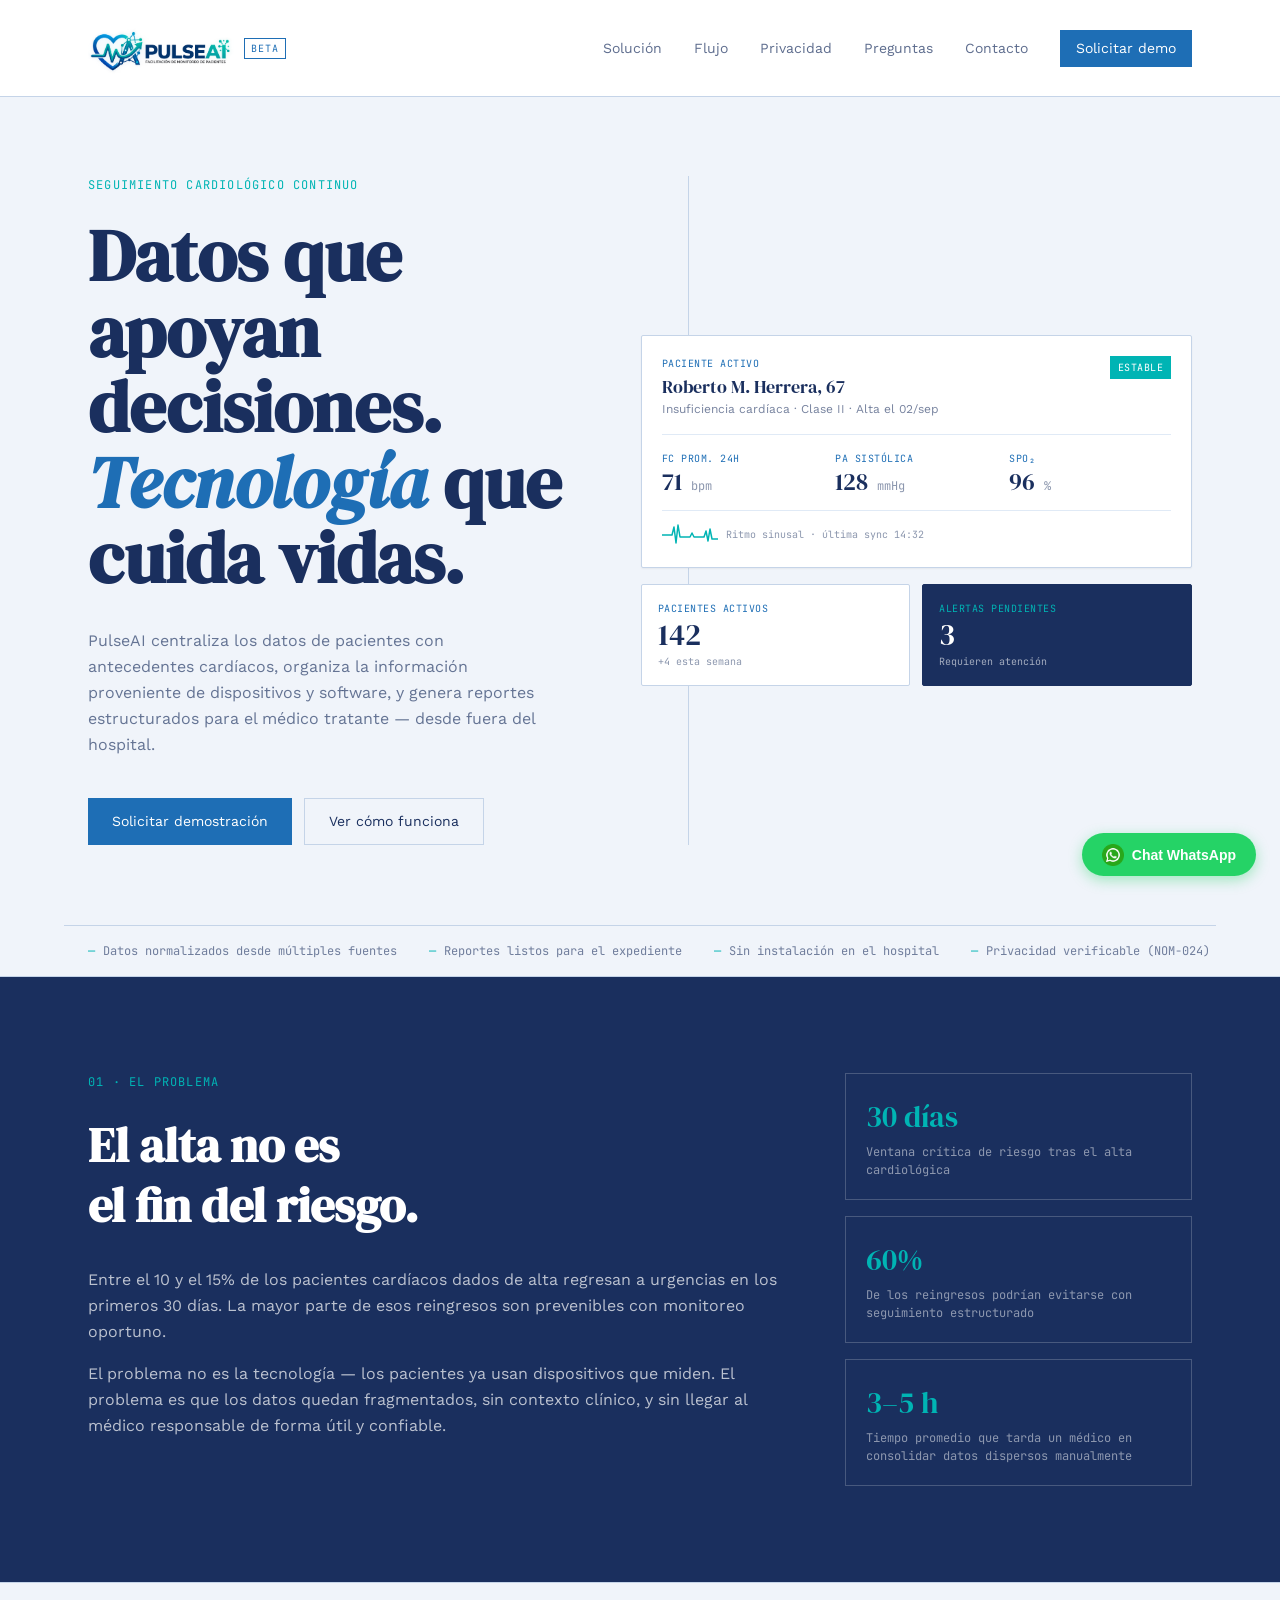
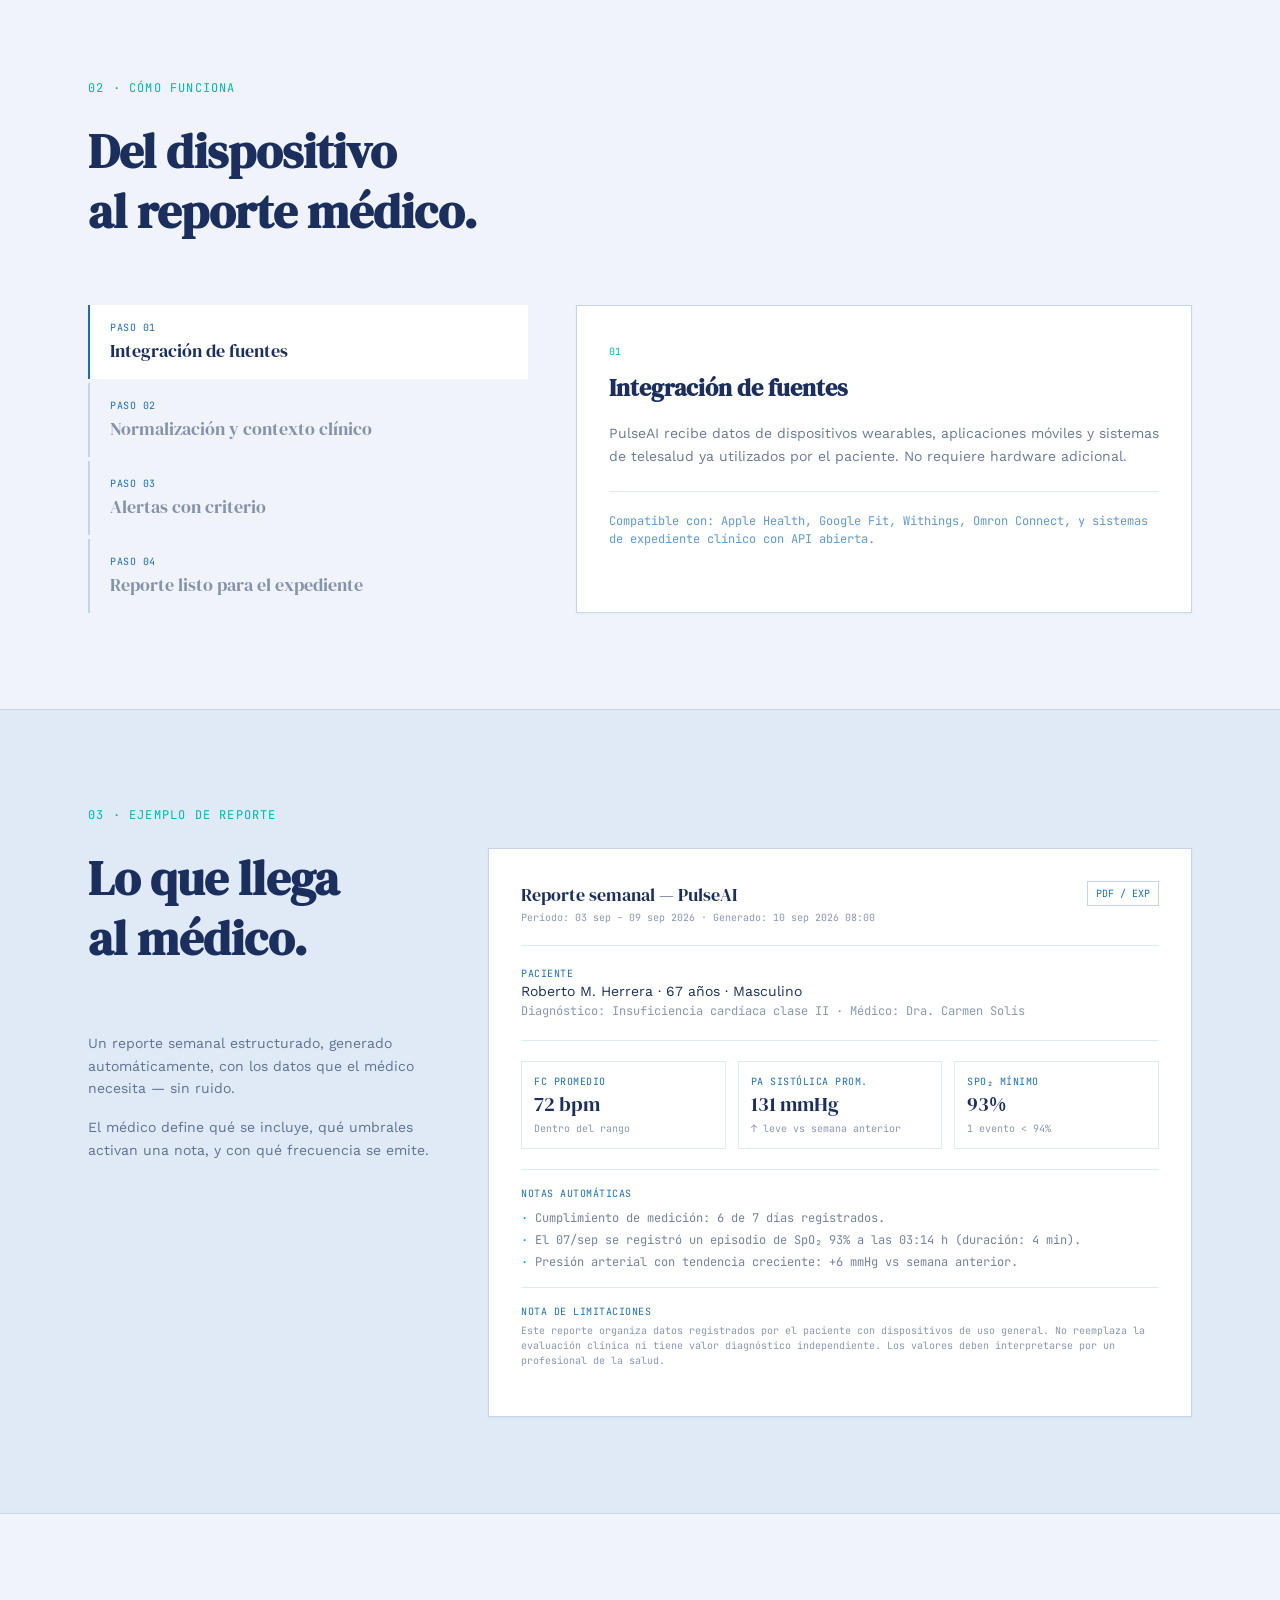
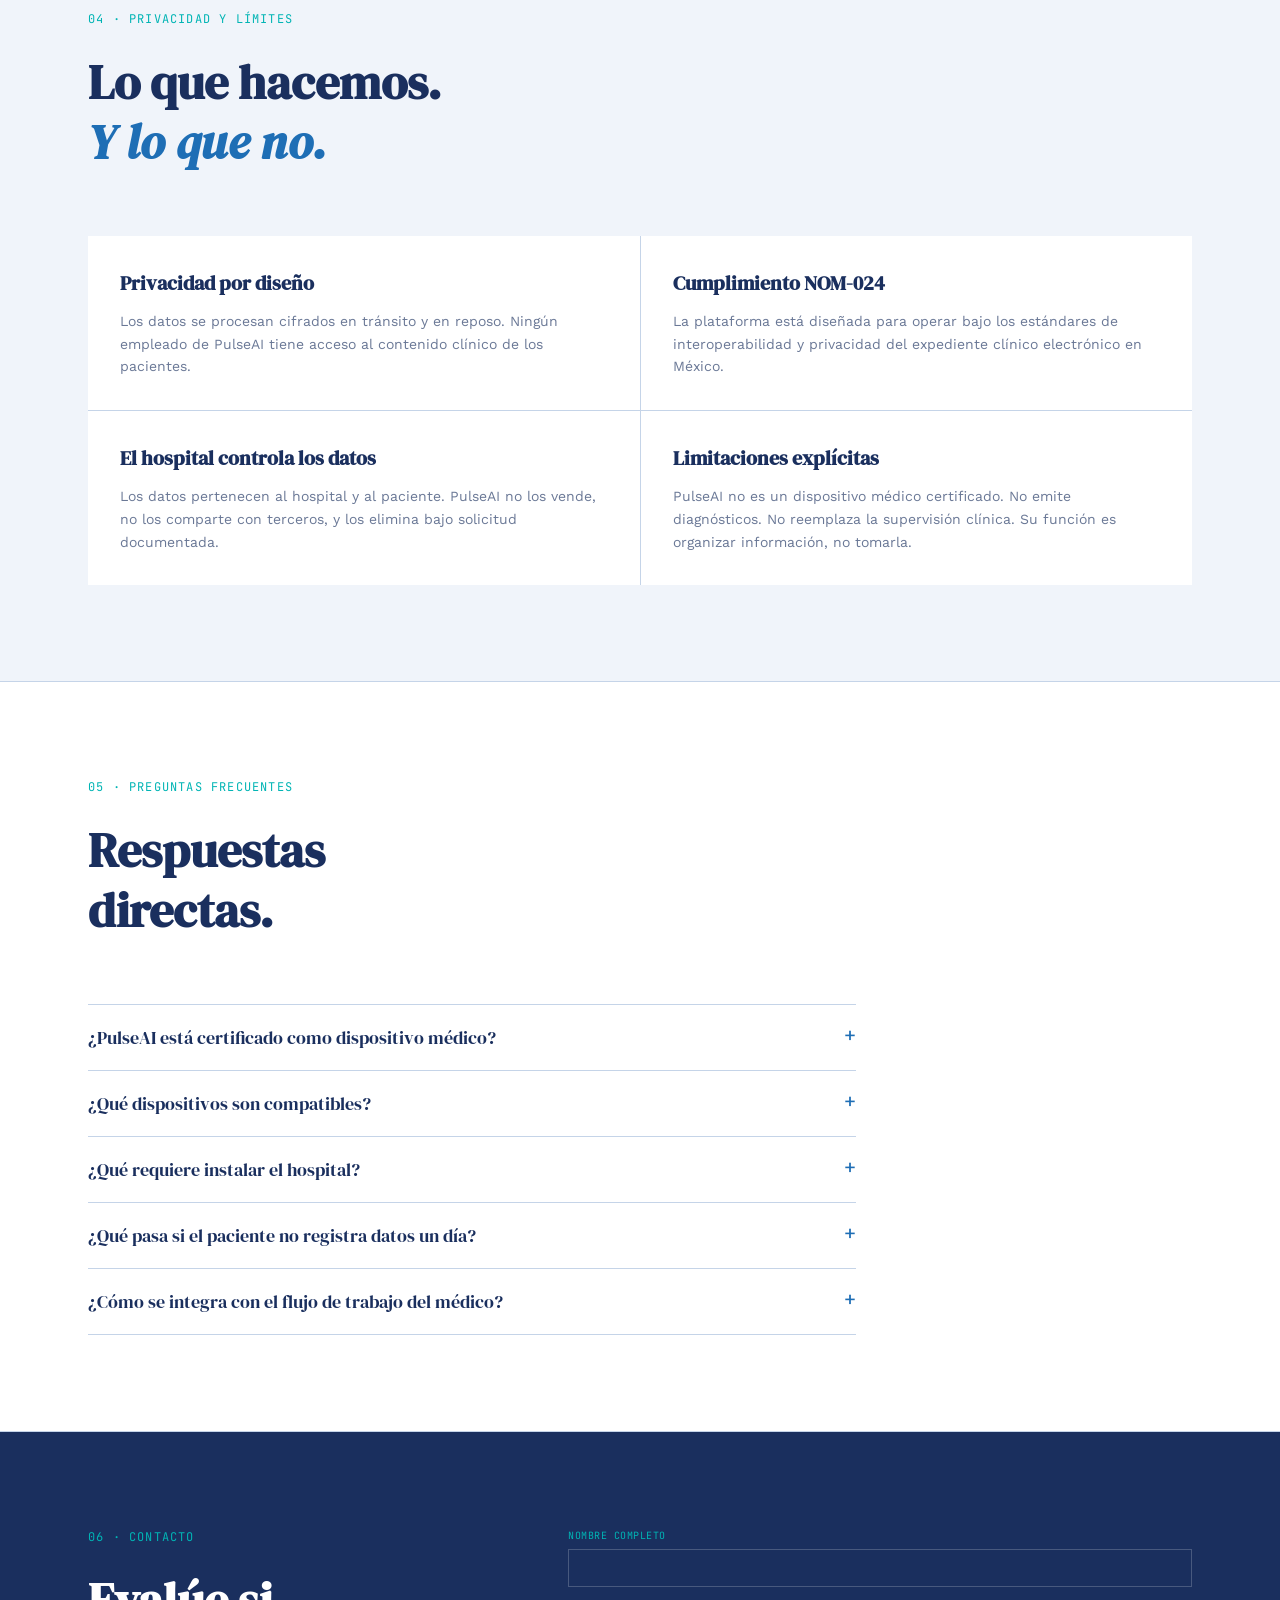
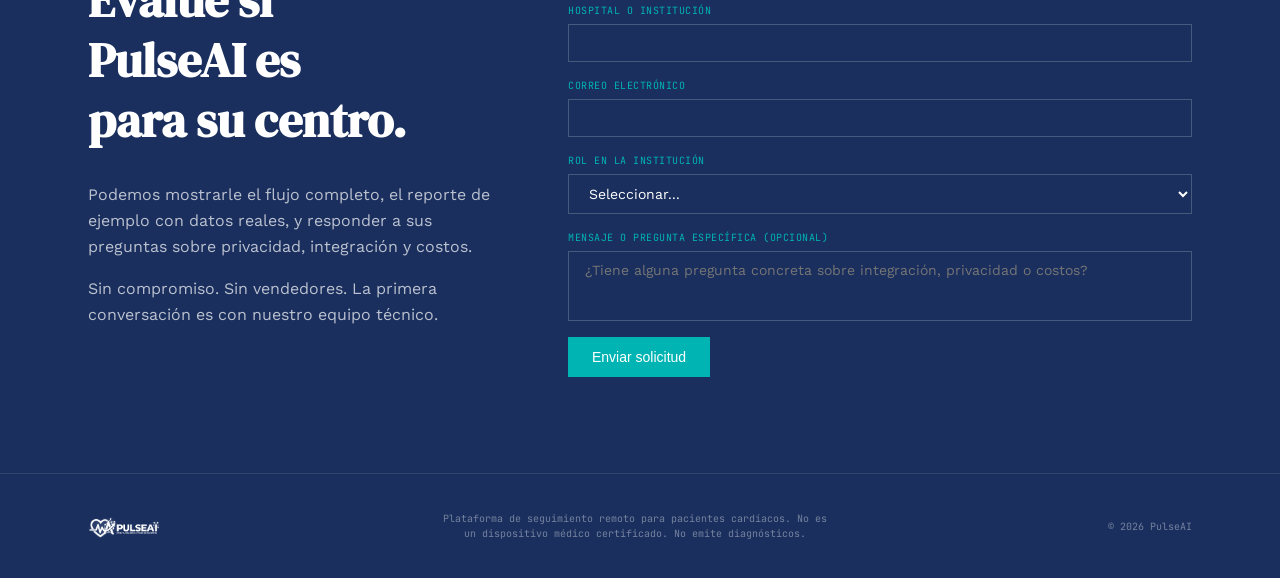
==== commit 6cab89bd: "Merge pull request #3 from b23070161-sketch/feature/whatsapp Boton de canal de chat" ====
--- a/PulseIN/PulseIN/index.html
+++ b/PulseIN/PulseIN/index.html
@@ -28,7 +28,6 @@
       <nav class="nav-desktop">
         <a href="#solución">Solución</a>
         <a href="#flujo">Flujo</a>
-        <a href="#plataforma">Plataforma</a>
         <a href="#privacidad">Privacidad</a>
         <a href="#preguntas">Preguntas</a>
         <a href="#contacto">Contacto</a>
@@ -47,7 +46,6 @@
     <div id="nav-mobile" class="nav-mobile hidden">
       <a href="#solución" class="mobile-link">Solución</a>
       <a href="#flujo" class="mobile-link">Flujo</a>
-      <a href="#plataforma" class="mobile-link">Plataforma</a>
       <a href="#privacidad" class="mobile-link">Privacidad</a>
       <a href="#preguntas" class="mobile-link">Preguntas</a>
       <a href="#contacto" class="mobile-link">Contacto</a>
@@ -225,169 +223,10 @@
       </div>
     </section>
 
-    <!-- SHOWCASE DE LA PLATAFORMA -->
-    <section class="showcase-section" id="plataforma">
-      <div class="container">
-        <div class="showcase-intro">
-          <div>
-            <p class="section-tag">03 · La plataforma</p>
-            <h2 class="section-title-light showcase-title">Una vista clínica.<br />Todo el seguimiento.</h2>
-          </div>
-          <p class="showcase-lead">
-            Información priorizada para que el equipo médico identifique cambios,
-            revise tendencias y dé seguimiento sin reconstruir el historial del paciente.
-          </p>
-        </div>
-
-        <div class="showcase-tabs" role="tablist" aria-label="Vistas de la plataforma PulseAI">
-          <button class="showcase-tab active" type="button" role="tab" aria-selected="true" data-showcase="dashboard">
-            <span class="showcase-tab-num">01</span>
-            Panel clínico
-          </button>
-          <button class="showcase-tab" type="button" role="tab" aria-selected="false" data-showcase="patient">
-            <span class="showcase-tab-num">02</span>
-            Detalle del paciente
-          </button>
-          <button class="showcase-tab" type="button" role="tab" aria-selected="false" data-showcase="alerts">
-            <span class="showcase-tab-num">03</span>
-            Centro de alertas
-          </button>
-        </div>
-
-        <div class="product-window">
-          <div class="product-window-bar">
-            <div class="window-dots" aria-hidden="true"><span></span><span></span><span></span></div>
-            <div class="window-address"><span class="lock-mark">◆</span> app.pulseai.mx</div>
-            <span class="window-demo">Vista demostrativa</span>
-          </div>
-
-          <div class="product-app">
-            <aside class="product-sidebar">
-              <div class="product-brand">
-                <span class="brand-pulse">P</span>
-                <span>PulseAI</span>
-              </div>
-              <nav class="product-nav" aria-label="Navegación de la demostración">
-                <span class="product-nav-item active"><span>▦</span> Panel</span>
-                <span class="product-nav-item"><span>♙</span> Pacientes</span>
-                <span class="product-nav-item"><span>△</span> Alertas <b>3</b></span>
-                <span class="product-nav-item"><span>▤</span> Reportes</span>
-              </nav>
-              <div class="sidebar-clinic">
-                <span class="clinic-avatar">CM</span>
-                <span><strong>Clínica del Mar</strong><small>Unidad cardiología</small></span>
-              </div>
-            </aside>
-
-            <div class="product-content">
-              <div class="product-topbar">
-                <div><span class="topbar-location">Unidad cardiología</span><span class="sync-status"><i></i> Datos sincronizados</span></div>
-                <div class="doctor-profile"><span>Dra. Carmen Solís</span><b>CS</b></div>
-              </div>
-
-              <div class="showcase-screen active" data-screen="dashboard">
-                <div class="screen-heading">
-                  <div><p class="screen-eyebrow">Lunes, 21 de septiembre</p><h3>Buenos días, Dra. Solís</h3></div>
-                  <button class="mock-action" type="button">+ Agregar paciente</button>
-                </div>
-                <div class="dashboard-kpis">
-                  <article class="dashboard-kpi"><span>Pacientes activos</span><strong>142</strong><small><b>+4</b> esta semana</small></article>
-                  <article class="dashboard-kpi"><span>Seguimiento al día</span><strong>91%</strong><small>129 de 142 pacientes</small></article>
-                  <article class="dashboard-kpi alert"><span>Requieren atención</span><strong>3</strong><small>1 prioridad alta</small></article>
-                  <article class="dashboard-kpi"><span>Reportes por revisar</span><strong>8</strong><small>Corte semanal</small></article>
-                </div>
-                <div class="dashboard-layout">
-                  <div class="mock-panel patients-panel">
-                    <div class="mock-panel-header"><div><span class="mock-label">Seguimiento activo</span><h4>Pacientes recientes</h4></div><button type="button">Ver todos →</button></div>
-                    <div class="patient-table-wrap">
-                      <table class="patient-table">
-                        <thead><tr><th>Paciente</th><th>Último registro</th><th>Adherencia</th><th>Estado</th></tr></thead>
-                        <tbody>
-                          <tr><td><span class="table-avatar teal">RM</span><span><strong>Roberto M. Herrera</strong><small>IC · Clase II</small></span></td><td><strong>Hoy, 08:42</strong><small>PA · FC · SpO₂</small></td><td><span class="progress-track"><i style="width: 94%"></i></span><small>94%</small></td><td><span class="status-pill stable">Estable</span></td></tr>
-                          <tr><td><span class="table-avatar blue">LG</span><span><strong>Laura G. Méndez</strong><small>HTA · Control</small></span></td><td><strong>Hoy, 07:18</strong><small>PA · Peso</small></td><td><span class="progress-track"><i style="width: 88%"></i></span><small>88%</small></td><td><span class="status-pill review">Revisar</span></td></tr>
-                          <tr><td><span class="table-avatar navy">AM</span><span><strong>Antonio M. Ríos</strong><small>Posoperatorio</small></span></td><td><strong>Ayer, 21:06</strong><small>FC · SpO₂</small></td><td><span class="progress-track"><i style="width: 76%"></i></span><small>76%</small></td><td><span class="status-pill stable">Estable</span></td></tr>
-                          <tr><td><span class="table-avatar cyan">ES</span><span><strong>Elena S. Vargas</strong><small>Arritmia</small></span></td><td><strong>Ayer, 19:34</strong><small>ECG · Síntomas</small></td><td><span class="progress-track"><i style="width: 92%"></i></span><small>92%</small></td><td><span class="status-pill attention">Atención</span></td></tr>
-                        </tbody>
-                      </table>
-                    </div>
-                  </div>
-                  <aside class="mock-panel activity-panel">
-                    <div class="mock-panel-header"><div><span class="mock-label">En tiempo reciente</span><h4>Actividad</h4></div></div>
-                    <div class="activity-item"><span class="activity-icon">↗</span><p><strong>Reporte generado</strong><small>Roberto M. · hace 12 min</small></p></div>
-                    <div class="activity-item"><span class="activity-icon warning">!</span><p><strong>Umbral superado</strong><small>Laura G. · hace 38 min</small></p></div>
-                    <div class="activity-item"><span class="activity-icon">✓</span><p><strong>Medición recibida</strong><small>Antonio M. · hace 1 h</small></p></div>
-                    <div class="activity-footer"><span><i></i> 138 dispositivos conectados</span></div>
-                  </aside>
-                </div>
-              </div>
-
-              <div class="showcase-screen" data-screen="patient" hidden>
-                <div class="patient-breadcrumb">Pacientes <span>/</span> Roberto M. Herrera</div>
-                <div class="patient-profile-head">
-                  <div class="patient-identity"><span class="profile-avatar">RH</span><div><span class="status-pill stable">Estable</span><h3>Roberto M. Herrera</h3><p>67 años · Insuficiencia cardíaca clase II · ID PA-01842</p></div></div>
-                  <button class="mock-action secondary" type="button">Generar reporte</button>
-                </div>
-                <div class="patient-vitals">
-                  <article><span>Frecuencia cardíaca</span><strong>71 <small>bpm</small></strong><em>↘ 2 vs. promedio</em></article>
-                  <article><span>Presión arterial</span><strong>128/82 <small>mmHg</small></strong><em>Dentro de rango</em></article>
-                  <article><span>Saturación de O₂</span><strong>96 <small>%</small></strong><em>Sin cambios</em></article>
-                  <article><span>Peso</span><strong>78.4 <small>kg</small></strong><em>+0.3 esta semana</em></article>
-                </div>
-                <div class="patient-detail-grid">
-                  <div class="mock-panel trend-panel">
-                    <div class="mock-panel-header"><div><span class="mock-label">Últimos 7 días</span><h4>Frecuencia cardíaca</h4></div><span class="chart-legend"><i></i> Promedio diario</span></div>
-                    <div class="chart-summary"><strong>72 <small>bpm</small></strong><span>Promedio del período</span></div>
-                    <svg class="trend-chart" viewBox="0 0 640 190" role="img" aria-label="Tendencia estable de frecuencia cardíaca durante siete días">
-                      <defs><linearGradient id="chartFill" x1="0" y1="0" x2="0" y2="1"><stop offset="0" stop-color="#1e6eb5" stop-opacity=".2"/><stop offset="1" stop-color="#1e6eb5" stop-opacity="0"/></linearGradient></defs>
-                      <g class="chart-grid"><line x1="48" y1="25" x2="620" y2="25"/><line x1="48" y1="75" x2="620" y2="75"/><line x1="48" y1="125" x2="620" y2="125"/></g>
-                      <path class="chart-area" d="M48 112 C90 100,110 116,145 91 S205 68,240 84 S300 105,335 79 S405 57,430 70 S490 99,525 77 S580 61,620 66 L620 150 L48 150 Z"/>
-                      <path class="chart-line" d="M48 112 C90 100,110 116,145 91 S205 68,240 84 S300 105,335 79 S405 57,430 70 S490 99,525 77 S580 61,620 66"/>
-                      <g class="chart-days"><text x="48" y="180">Lun</text><text x="142" y="180">Mar</text><text x="236" y="180">Mié</text><text x="330" y="180">Jue</text><text x="424" y="180">Vie</text><text x="518" y="180">Sáb</text><text x="602" y="180">Dom</text></g>
-                    </svg>
-                  </div>
-                  <aside class="mock-panel followup-panel">
-                    <div class="mock-panel-header"><div><span class="mock-label">Plan de seguimiento</span><h4>Hoy</h4></div></div>
-                    <div class="followup-row done"><span>✓</span><p><strong>Presión arterial</strong><small>Registrada · 08:42</small></p></div>
-                    <div class="followup-row done"><span>✓</span><p><strong>Peso corporal</strong><small>Registrado · 08:44</small></p></div>
-                    <div class="followup-row pending"><span>3</span><p><strong>Medicamentos</strong><small>Próximo · 20:00</small></p></div>
-                    <div class="adherence-box"><span>Adherencia semanal</span><strong>94%</strong><div class="progress-track"><i style="width: 94%"></i></div></div>
-                  </aside>
-                </div>
-              </div>
-
-              <div class="showcase-screen" data-screen="alerts" hidden>
-                <div class="screen-heading">
-                  <div><p class="screen-eyebrow">Priorización clínica</p><h3>Centro de alertas</h3></div>
-                  <div class="alert-filters"><button class="active" type="button">Pendientes <b>3</b></button><button type="button">Resueltas</button></div>
-                </div>
-                <div class="alerts-layout">
-                  <div class="alert-list">
-                    <button class="alert-list-item selected" type="button"><span class="alert-priority high"></span><div><span class="mock-label">Prioridad alta · hace 38 min</span><strong>Presión sistólica fuera de umbral</strong><small>Laura G. Méndez · 74 años</small></div><b>›</b></button>
-                    <button class="alert-list-item" type="button"><span class="alert-priority medium"></span><div><span class="mock-label">Prioridad media · hace 2 h</span><strong>SpO₂ debajo de 94%</strong><small>Elena S. Vargas · 63 años</small></div><b>›</b></button>
-                    <button class="alert-list-item" type="button"><span class="alert-priority low"></span><div><span class="mock-label">Seguimiento · hace 5 h</span><strong>Sin registro por 48 horas</strong><small>José A. Pineda · 69 años</small></div><b>›</b></button>
-                  </div>
-                  <div class="mock-panel alert-detail">
-                    <div class="alert-detail-head"><div><span class="status-pill attention">Prioridad alta</span><h4>Presión sistólica fuera de umbral</h4><p>Detectada hoy a las 08:04</p></div><button type="button">•••</button></div>
-                    <div class="alert-patient"><span class="table-avatar blue">LG</span><div><strong>Laura G. Méndez</strong><small>74 años · Hipertensión arterial</small></div><button type="button">Ver perfil →</button></div>
-                    <div class="alert-reading"><div><span>Lectura detectada</span><strong>158/94 <small>mmHg</small></strong></div><div><span>Umbral configurado</span><strong>&gt; 150 <small>sistólica</small></strong></div></div>
-                    <div class="mini-trend"><div><span>Tendencia de 7 días</span><b>+12 mmHg</b></div><svg viewBox="0 0 400 70" role="img" aria-label="Tendencia creciente de presión"><path d="M4 58 C48 56,60 44,99 48 S152 42,188 44 S238 35,276 38 S330 22,396 10"/></svg></div>
-                    <div class="alert-context"><span class="mock-label">Contexto automático</span><p>Tres lecturas por encima del rango durante los últimos siete días. La adherencia de medicación registrada es del 86%.</p></div>
-                    <div class="alert-actions"><button class="resolve-btn" type="button">Marcar como revisada</button><button class="outline-btn" type="button">Agregar nota</button></div>
-                  </div>
-                </div>
-              </div>
-            </div>
-          </div>
-        </div>
-
-        <p class="showcase-caption"><span></span> Interfaz demostrativa con información ficticia. La configuración final se adapta al flujo de cada institución.</p>
-      </div>
-    </section>
-
     <!-- SECCIÓN EJEMPLO DE REPORTE -->
     <section class="section-blue-soft">
       <div class="container">
-        <p class="section-tag">04 · Ejemplo de reporte</p>
+        <p class="section-tag">03 · Ejemplo de reporte</p>
         <div class="report-grid">
           <div>
             <h2 class="section-title">Lo que llega<br />al médico.</h2>
@@ -458,7 +297,7 @@
     <!-- SECCIÓN PRIVACIDAD -->
     <section class="section-light" id="privacidad">
       <div class="container">
-        <p class="section-tag">05 · Privacidad y límites</p>
+        <p class="section-tag">04 · Privacidad y límites</p>
         <h2 class="section-title">Lo que hacemos.<br /><span class="italic-blue">Y lo que no.</span></h2>
         
         <div class="privacy-grid">
@@ -485,7 +324,7 @@
     <!-- SECCIÓN FAQ -->
     <section class="section-white" id="preguntas">
       <div class="container">
-        <p class="section-tag">06 · Preguntas frecuentes</p>
+        <p class="section-tag">05 · Preguntas frecuentes</p>
         <h2 class="section-title">Respuestas<br />directas.</h2>
 
         <div class="faq-list">
@@ -547,7 +386,7 @@
       <div class="container">
         <div class="contact-grid">
           <div>
-            <p class="section-tag">07 · Contacto</p>
+            <p class="section-tag">06 · Contacto</p>
             <h2 class="section-title-light">Evalúe si<br />PulseAI es<br />para su centro.</h2>
             <p class="text-light">
               Podemos mostrarle el flujo completo, el reporte de ejemplo con datos
@@ -637,4 +476,4 @@
   <script src="src/js/script.js"></script>
   <script src="src/js/whats.js"></script>
 </body>
-</html>
+</html>
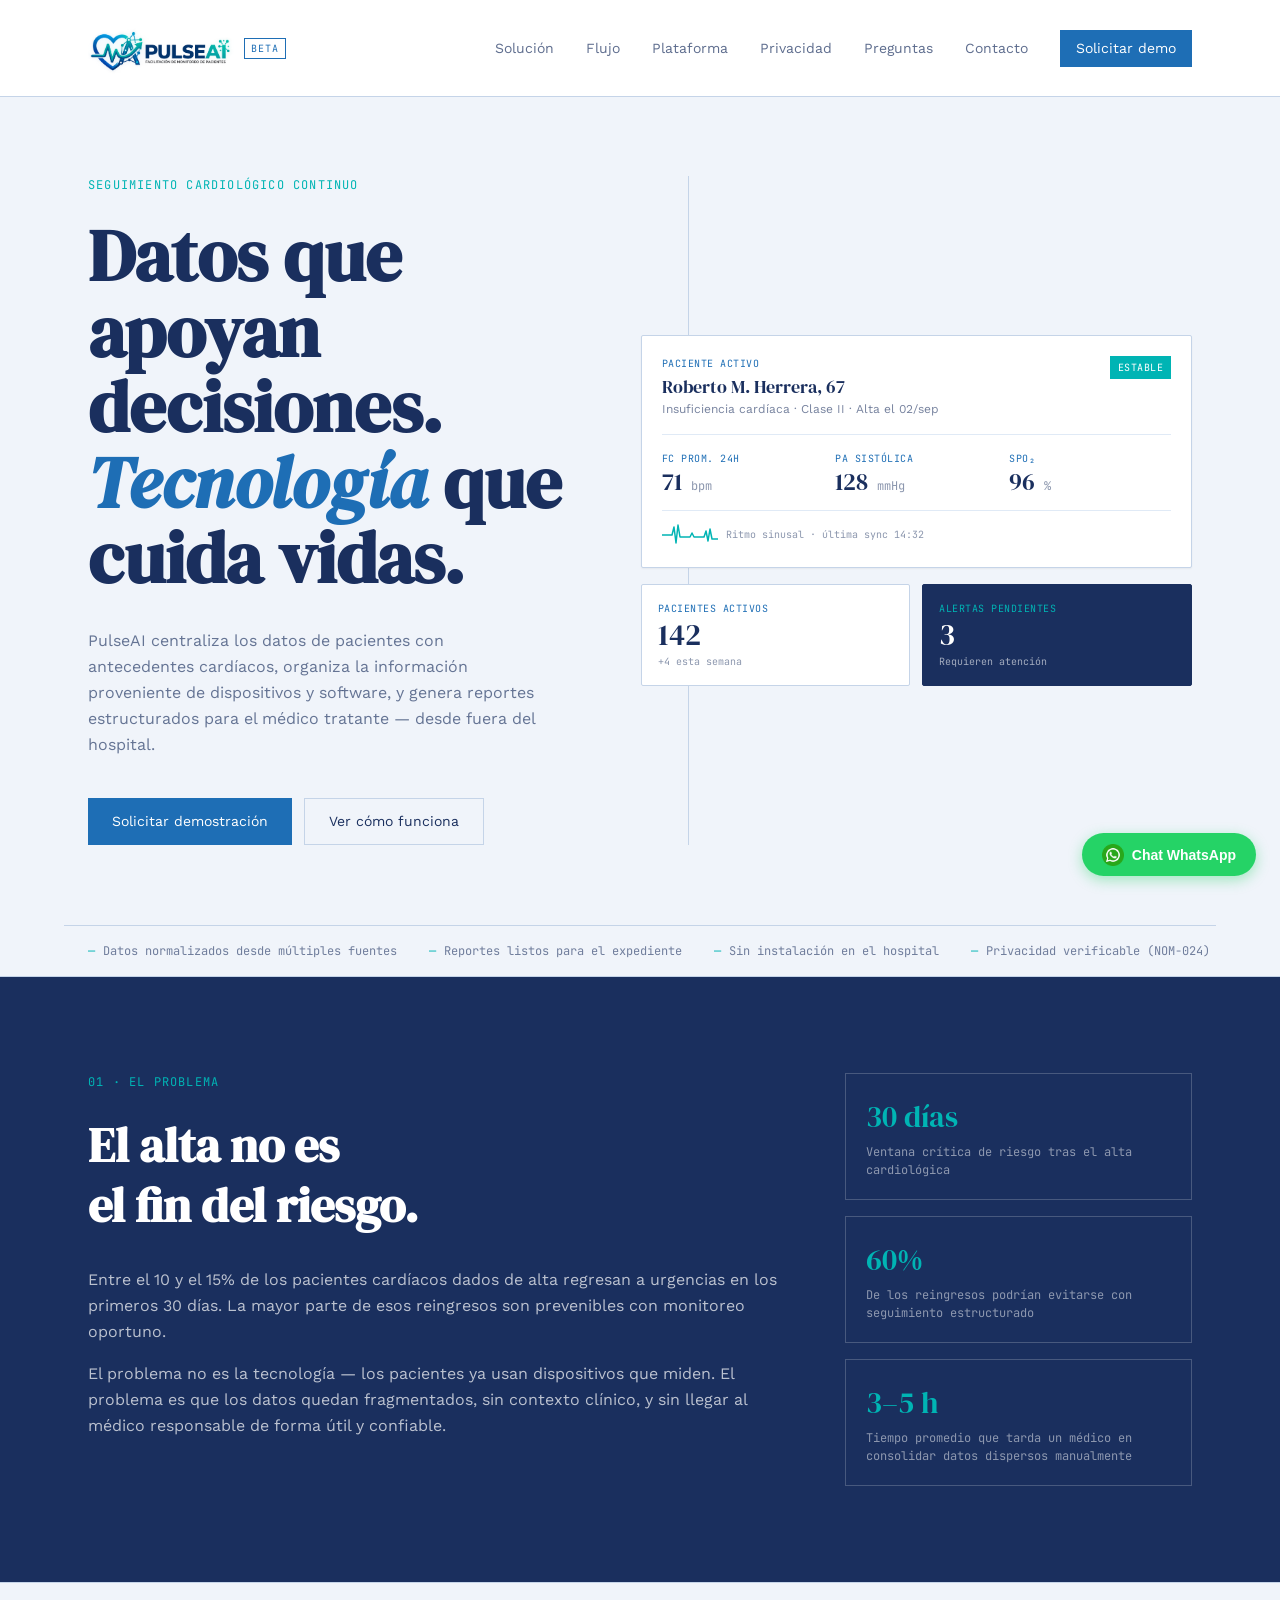
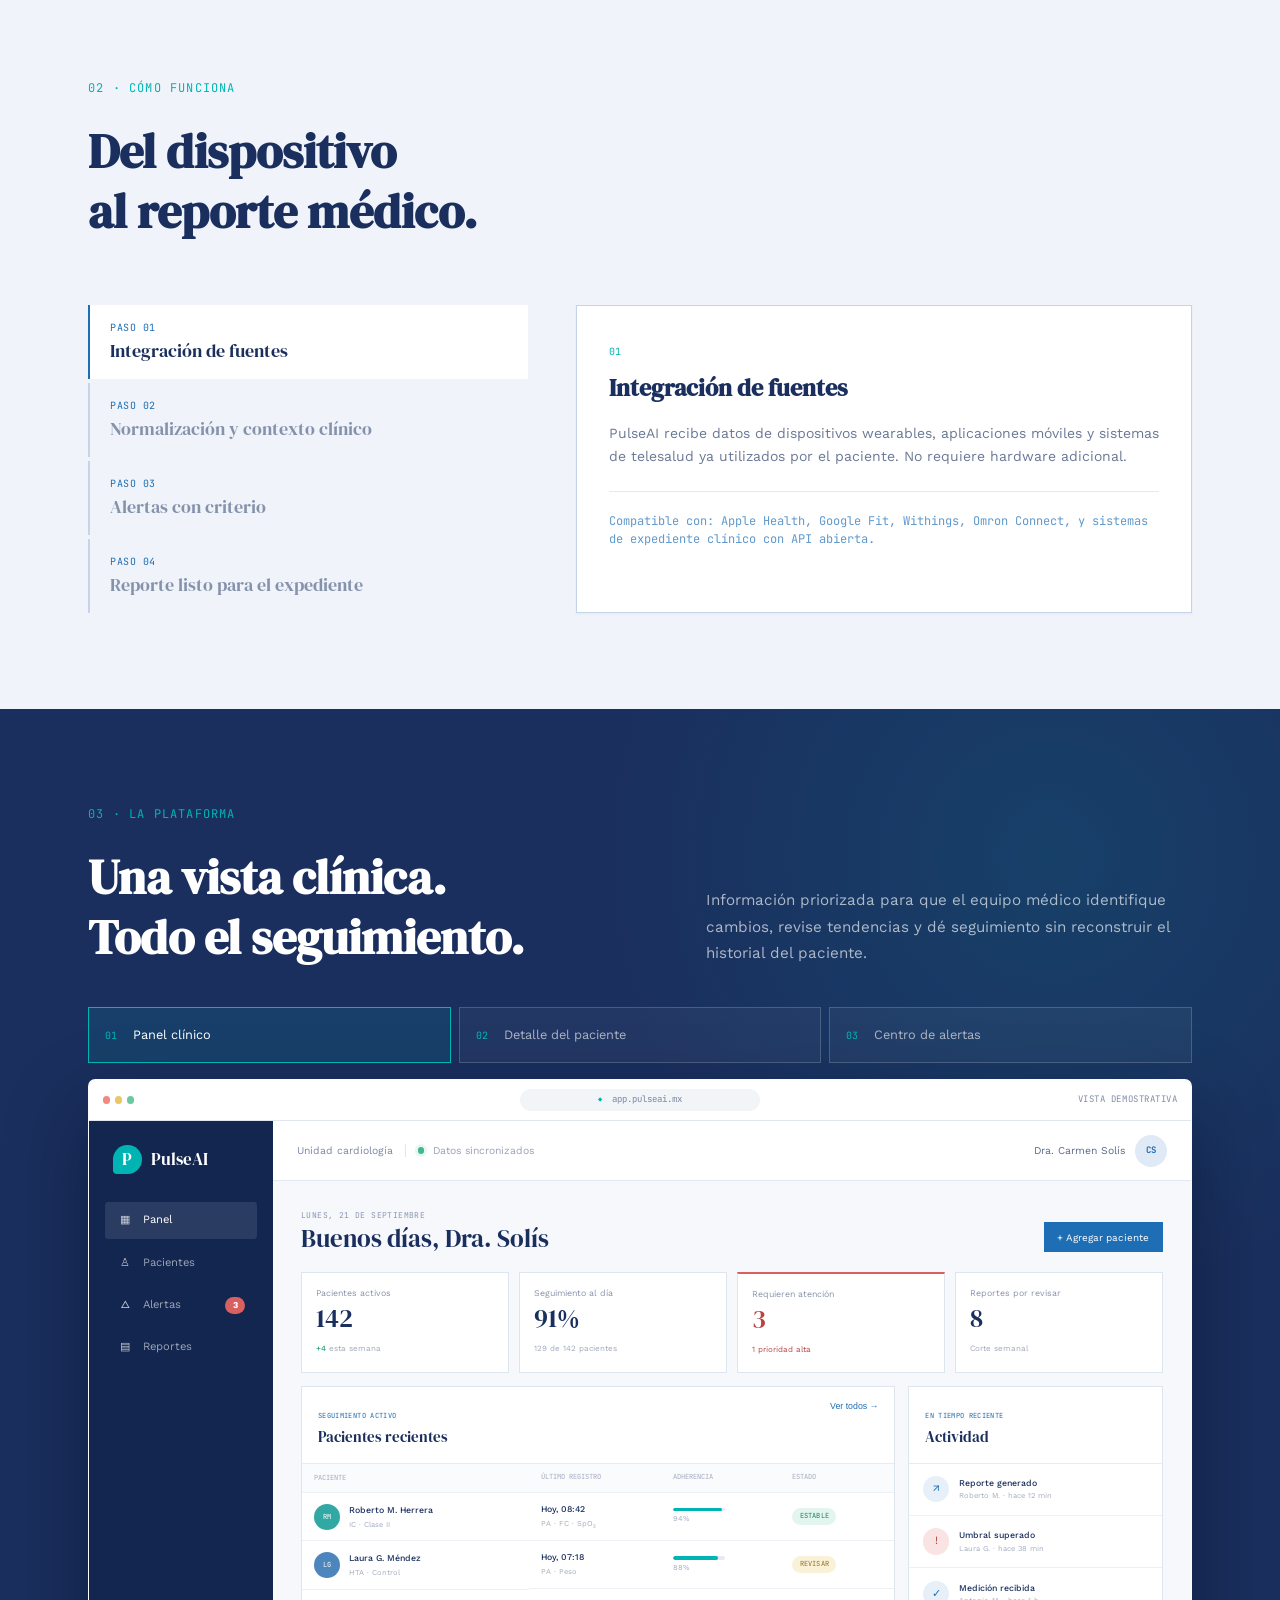
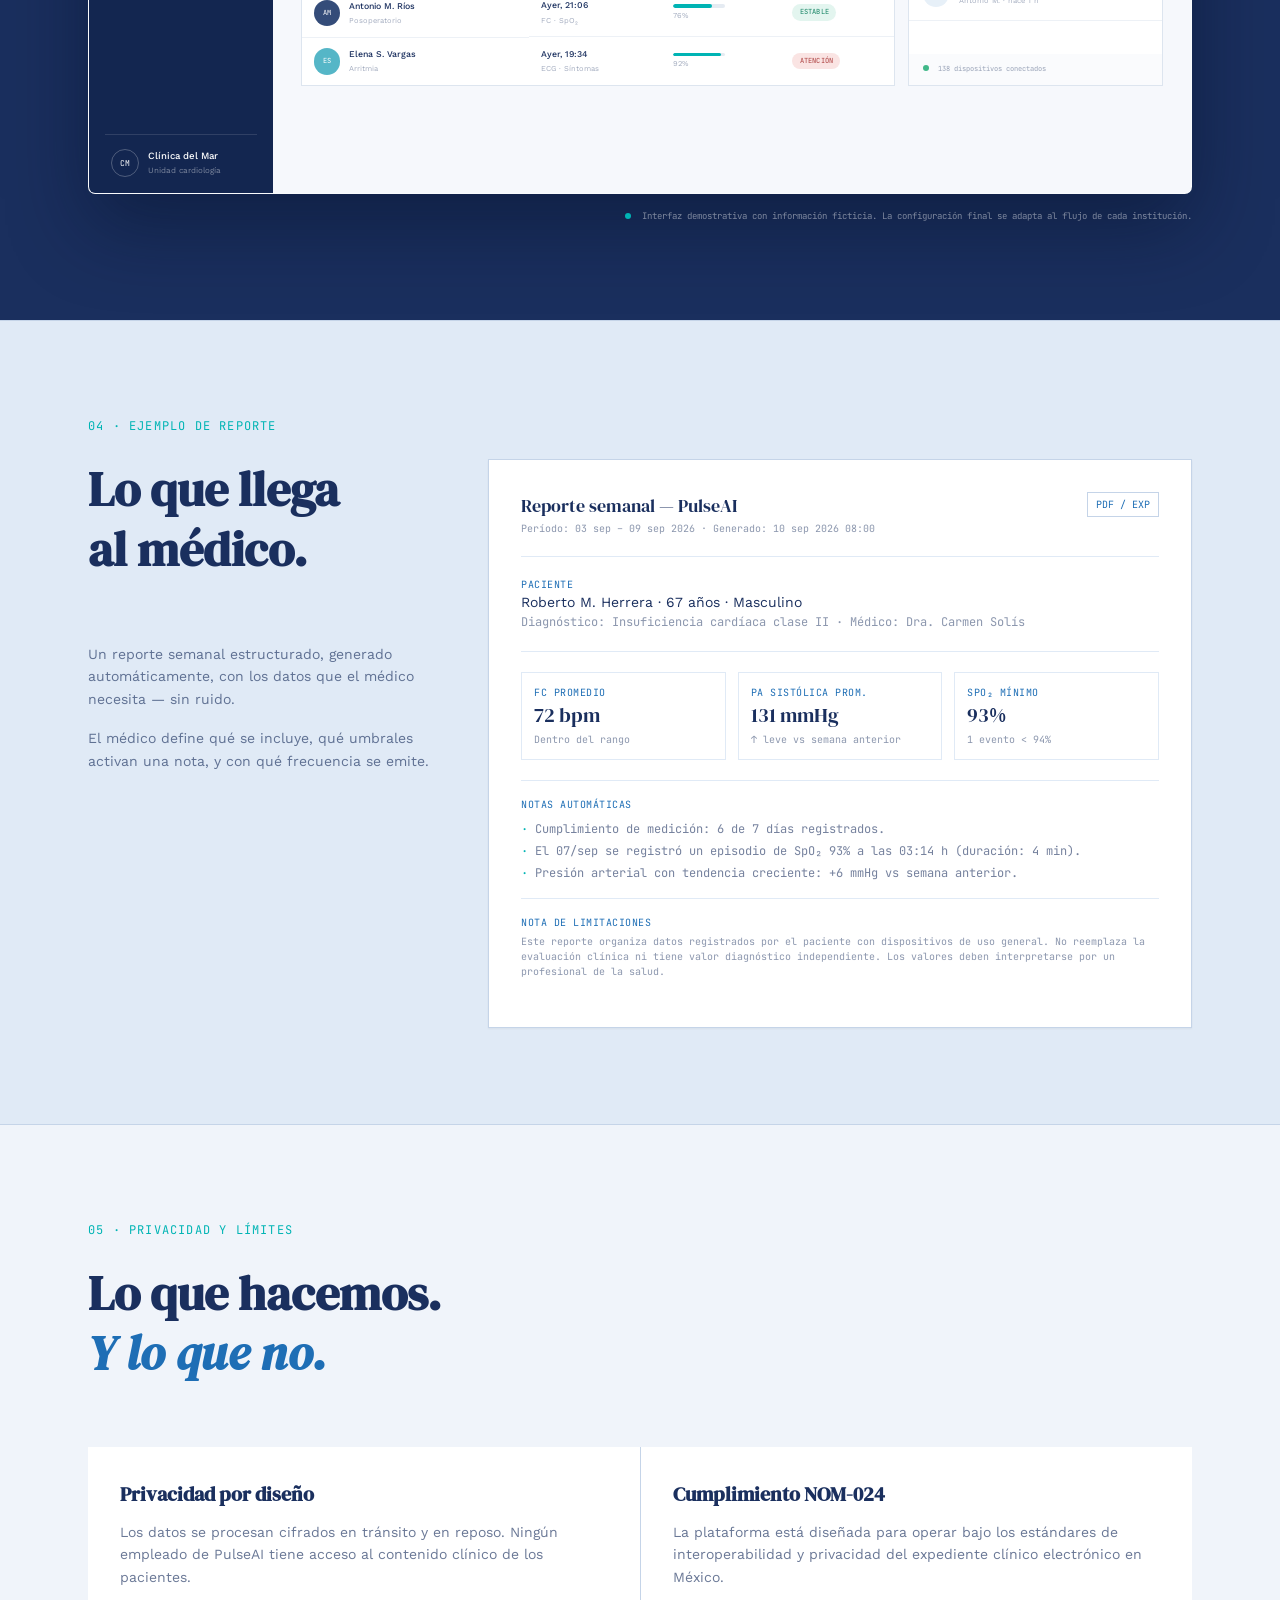
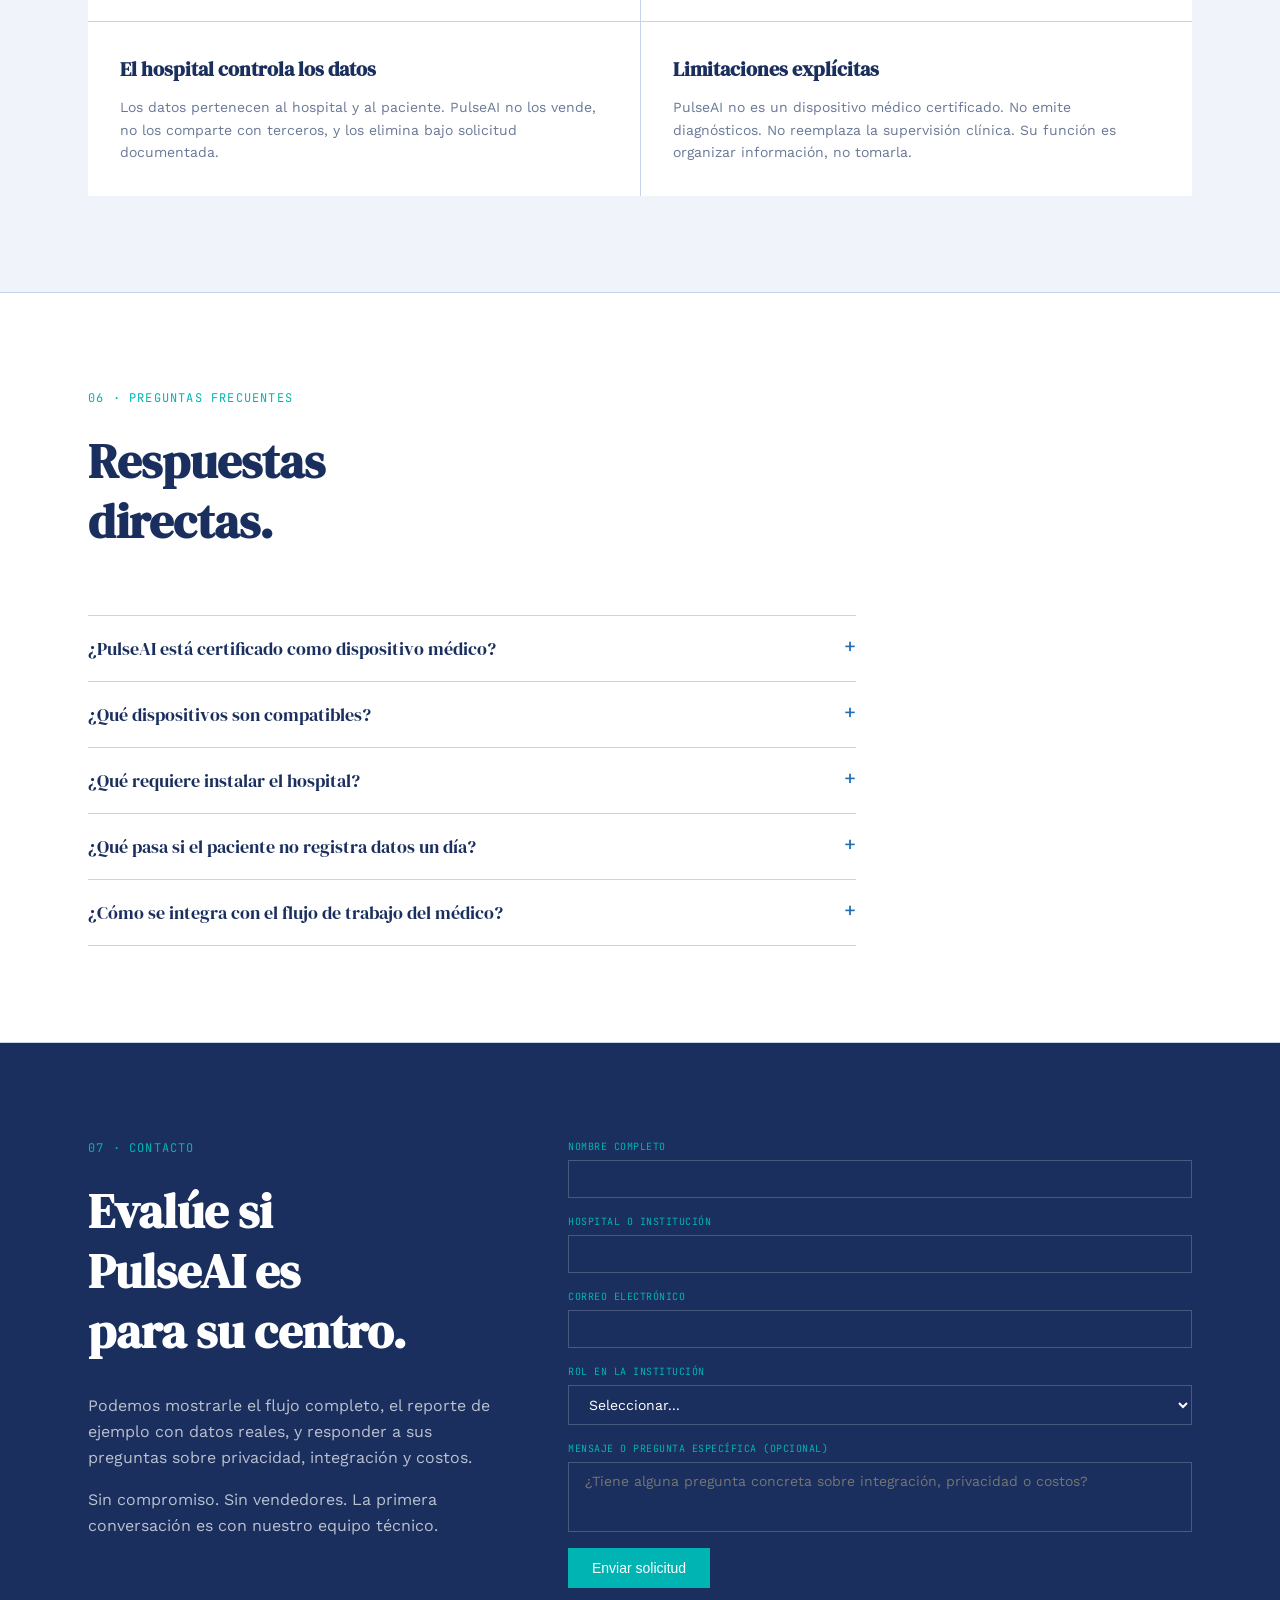
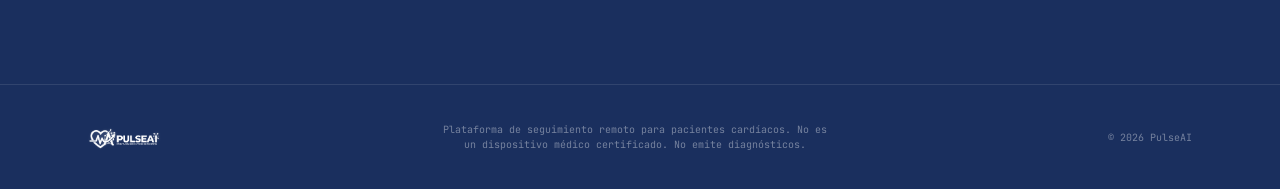
==== commit 54c45759: "Merge pull request #4 from b23070161-sketch/feature/showcase showcase" ====
--- a/PulseIN/PulseIN/index.html
+++ b/PulseIN/PulseIN/index.html
@@ -28,6 +28,7 @@
       <nav class="nav-desktop">
         <a href="#solución">Solución</a>
         <a href="#flujo">Flujo</a>
+        <a href="#plataforma">Plataforma</a>
         <a href="#privacidad">Privacidad</a>
         <a href="#preguntas">Preguntas</a>
         <a href="#contacto">Contacto</a>
@@ -46,6 +47,7 @@
     <div id="nav-mobile" class="nav-mobile hidden">
       <a href="#solución" class="mobile-link">Solución</a>
       <a href="#flujo" class="mobile-link">Flujo</a>
+      <a href="#plataforma" class="mobile-link">Plataforma</a>
       <a href="#privacidad" class="mobile-link">Privacidad</a>
       <a href="#preguntas" class="mobile-link">Preguntas</a>
       <a href="#contacto" class="mobile-link">Contacto</a>
@@ -223,10 +225,169 @@
       </div>
     </section>
 
+    <!-- SHOWCASE DE LA PLATAFORMA -->
+    <section class="showcase-section" id="plataforma">
+      <div class="container">
+        <div class="showcase-intro">
+          <div>
+            <p class="section-tag">03 · La plataforma</p>
+            <h2 class="section-title-light showcase-title">Una vista clínica.<br />Todo el seguimiento.</h2>
+          </div>
+          <p class="showcase-lead">
+            Información priorizada para que el equipo médico identifique cambios,
+            revise tendencias y dé seguimiento sin reconstruir el historial del paciente.
+          </p>
+        </div>
+
+        <div class="showcase-tabs" role="tablist" aria-label="Vistas de la plataforma PulseAI">
+          <button class="showcase-tab active" type="button" role="tab" aria-selected="true" data-showcase="dashboard">
+            <span class="showcase-tab-num">01</span>
+            Panel clínico
+          </button>
+          <button class="showcase-tab" type="button" role="tab" aria-selected="false" data-showcase="patient">
+            <span class="showcase-tab-num">02</span>
+            Detalle del paciente
+          </button>
+          <button class="showcase-tab" type="button" role="tab" aria-selected="false" data-showcase="alerts">
+            <span class="showcase-tab-num">03</span>
+            Centro de alertas
+          </button>
+        </div>
+
+        <div class="product-window">
+          <div class="product-window-bar">
+            <div class="window-dots" aria-hidden="true"><span></span><span></span><span></span></div>
+            <div class="window-address"><span class="lock-mark">◆</span> app.pulseai.mx</div>
+            <span class="window-demo">Vista demostrativa</span>
+          </div>
+
+          <div class="product-app">
+            <aside class="product-sidebar">
+              <div class="product-brand">
+                <span class="brand-pulse">P</span>
+                <span>PulseAI</span>
+              </div>
+              <nav class="product-nav" aria-label="Navegación de la demostración">
+                <span class="product-nav-item active"><span>▦</span> Panel</span>
+                <span class="product-nav-item"><span>♙</span> Pacientes</span>
+                <span class="product-nav-item"><span>△</span> Alertas <b>3</b></span>
+                <span class="product-nav-item"><span>▤</span> Reportes</span>
+              </nav>
+              <div class="sidebar-clinic">
+                <span class="clinic-avatar">CM</span>
+                <span><strong>Clínica del Mar</strong><small>Unidad cardiología</small></span>
+              </div>
+            </aside>
+
+            <div class="product-content">
+              <div class="product-topbar">
+                <div><span class="topbar-location">Unidad cardiología</span><span class="sync-status"><i></i> Datos sincronizados</span></div>
+                <div class="doctor-profile"><span>Dra. Carmen Solís</span><b>CS</b></div>
+              </div>
+
+              <div class="showcase-screen active" data-screen="dashboard">
+                <div class="screen-heading">
+                  <div><p class="screen-eyebrow">Lunes, 21 de septiembre</p><h3>Buenos días, Dra. Solís</h3></div>
+                  <button class="mock-action" type="button">+ Agregar paciente</button>
+                </div>
+                <div class="dashboard-kpis">
+                  <article class="dashboard-kpi"><span>Pacientes activos</span><strong>142</strong><small><b>+4</b> esta semana</small></article>
+                  <article class="dashboard-kpi"><span>Seguimiento al día</span><strong>91%</strong><small>129 de 142 pacientes</small></article>
+                  <article class="dashboard-kpi alert"><span>Requieren atención</span><strong>3</strong><small>1 prioridad alta</small></article>
+                  <article class="dashboard-kpi"><span>Reportes por revisar</span><strong>8</strong><small>Corte semanal</small></article>
+                </div>
+                <div class="dashboard-layout">
+                  <div class="mock-panel patients-panel">
+                    <div class="mock-panel-header"><div><span class="mock-label">Seguimiento activo</span><h4>Pacientes recientes</h4></div><button type="button">Ver todos →</button></div>
+                    <div class="patient-table-wrap">
+                      <table class="patient-table">
+                        <thead><tr><th>Paciente</th><th>Último registro</th><th>Adherencia</th><th>Estado</th></tr></thead>
+                        <tbody>
+                          <tr><td><span class="table-avatar teal">RM</span><span><strong>Roberto M. Herrera</strong><small>IC · Clase II</small></span></td><td><strong>Hoy, 08:42</strong><small>PA · FC · SpO₂</small></td><td><span class="progress-track"><i style="width: 94%"></i></span><small>94%</small></td><td><span class="status-pill stable">Estable</span></td></tr>
+                          <tr><td><span class="table-avatar blue">LG</span><span><strong>Laura G. Méndez</strong><small>HTA · Control</small></span></td><td><strong>Hoy, 07:18</strong><small>PA · Peso</small></td><td><span class="progress-track"><i style="width: 88%"></i></span><small>88%</small></td><td><span class="status-pill review">Revisar</span></td></tr>
+                          <tr><td><span class="table-avatar navy">AM</span><span><strong>Antonio M. Ríos</strong><small>Posoperatorio</small></span></td><td><strong>Ayer, 21:06</strong><small>FC · SpO₂</small></td><td><span class="progress-track"><i style="width: 76%"></i></span><small>76%</small></td><td><span class="status-pill stable">Estable</span></td></tr>
+                          <tr><td><span class="table-avatar cyan">ES</span><span><strong>Elena S. Vargas</strong><small>Arritmia</small></span></td><td><strong>Ayer, 19:34</strong><small>ECG · Síntomas</small></td><td><span class="progress-track"><i style="width: 92%"></i></span><small>92%</small></td><td><span class="status-pill attention">Atención</span></td></tr>
+                        </tbody>
+                      </table>
+                    </div>
+                  </div>
+                  <aside class="mock-panel activity-panel">
+                    <div class="mock-panel-header"><div><span class="mock-label">En tiempo reciente</span><h4>Actividad</h4></div></div>
+                    <div class="activity-item"><span class="activity-icon">↗</span><p><strong>Reporte generado</strong><small>Roberto M. · hace 12 min</small></p></div>
+                    <div class="activity-item"><span class="activity-icon warning">!</span><p><strong>Umbral superado</strong><small>Laura G. · hace 38 min</small></p></div>
+                    <div class="activity-item"><span class="activity-icon">✓</span><p><strong>Medición recibida</strong><small>Antonio M. · hace 1 h</small></p></div>
+                    <div class="activity-footer"><span><i></i> 138 dispositivos conectados</span></div>
+                  </aside>
+                </div>
+              </div>
+
+              <div class="showcase-screen" data-screen="patient" hidden>
+                <div class="patient-breadcrumb">Pacientes <span>/</span> Roberto M. Herrera</div>
+                <div class="patient-profile-head">
+                  <div class="patient-identity"><span class="profile-avatar">RH</span><div><span class="status-pill stable">Estable</span><h3>Roberto M. Herrera</h3><p>67 años · Insuficiencia cardíaca clase II · ID PA-01842</p></div></div>
+                  <button class="mock-action secondary" type="button">Generar reporte</button>
+                </div>
+                <div class="patient-vitals">
+                  <article><span>Frecuencia cardíaca</span><strong>71 <small>bpm</small></strong><em>↘ 2 vs. promedio</em></article>
+                  <article><span>Presión arterial</span><strong>128/82 <small>mmHg</small></strong><em>Dentro de rango</em></article>
+                  <article><span>Saturación de O₂</span><strong>96 <small>%</small></strong><em>Sin cambios</em></article>
+                  <article><span>Peso</span><strong>78.4 <small>kg</small></strong><em>+0.3 esta semana</em></article>
+                </div>
+                <div class="patient-detail-grid">
+                  <div class="mock-panel trend-panel">
+                    <div class="mock-panel-header"><div><span class="mock-label">Últimos 7 días</span><h4>Frecuencia cardíaca</h4></div><span class="chart-legend"><i></i> Promedio diario</span></div>
+                    <div class="chart-summary"><strong>72 <small>bpm</small></strong><span>Promedio del período</span></div>
+                    <svg class="trend-chart" viewBox="0 0 640 190" role="img" aria-label="Tendencia estable de frecuencia cardíaca durante siete días">
+                      <defs><linearGradient id="chartFill" x1="0" y1="0" x2="0" y2="1"><stop offset="0" stop-color="#1e6eb5" stop-opacity=".2"/><stop offset="1" stop-color="#1e6eb5" stop-opacity="0"/></linearGradient></defs>
+                      <g class="chart-grid"><line x1="48" y1="25" x2="620" y2="25"/><line x1="48" y1="75" x2="620" y2="75"/><line x1="48" y1="125" x2="620" y2="125"/></g>
+                      <path class="chart-area" d="M48 112 C90 100,110 116,145 91 S205 68,240 84 S300 105,335 79 S405 57,430 70 S490 99,525 77 S580 61,620 66 L620 150 L48 150 Z"/>
+                      <path class="chart-line" d="M48 112 C90 100,110 116,145 91 S205 68,240 84 S300 105,335 79 S405 57,430 70 S490 99,525 77 S580 61,620 66"/>
+                      <g class="chart-days"><text x="48" y="180">Lun</text><text x="142" y="180">Mar</text><text x="236" y="180">Mié</text><text x="330" y="180">Jue</text><text x="424" y="180">Vie</text><text x="518" y="180">Sáb</text><text x="602" y="180">Dom</text></g>
+                    </svg>
+                  </div>
+                  <aside class="mock-panel followup-panel">
+                    <div class="mock-panel-header"><div><span class="mock-label">Plan de seguimiento</span><h4>Hoy</h4></div></div>
+                    <div class="followup-row done"><span>✓</span><p><strong>Presión arterial</strong><small>Registrada · 08:42</small></p></div>
+                    <div class="followup-row done"><span>✓</span><p><strong>Peso corporal</strong><small>Registrado · 08:44</small></p></div>
+                    <div class="followup-row pending"><span>3</span><p><strong>Medicamentos</strong><small>Próximo · 20:00</small></p></div>
+                    <div class="adherence-box"><span>Adherencia semanal</span><strong>94%</strong><div class="progress-track"><i style="width: 94%"></i></div></div>
+                  </aside>
+                </div>
+              </div>
+
+              <div class="showcase-screen" data-screen="alerts" hidden>
+                <div class="screen-heading">
+                  <div><p class="screen-eyebrow">Priorización clínica</p><h3>Centro de alertas</h3></div>
+                  <div class="alert-filters"><button class="active" type="button">Pendientes <b>3</b></button><button type="button">Resueltas</button></div>
+                </div>
+                <div class="alerts-layout">
+                  <div class="alert-list">
+                    <button class="alert-list-item selected" type="button"><span class="alert-priority high"></span><div><span class="mock-label">Prioridad alta · hace 38 min</span><strong>Presión sistólica fuera de umbral</strong><small>Laura G. Méndez · 74 años</small></div><b>›</b></button>
+                    <button class="alert-list-item" type="button"><span class="alert-priority medium"></span><div><span class="mock-label">Prioridad media · hace 2 h</span><strong>SpO₂ debajo de 94%</strong><small>Elena S. Vargas · 63 años</small></div><b>›</b></button>
+                    <button class="alert-list-item" type="button"><span class="alert-priority low"></span><div><span class="mock-label">Seguimiento · hace 5 h</span><strong>Sin registro por 48 horas</strong><small>José A. Pineda · 69 años</small></div><b>›</b></button>
+                  </div>
+                  <div class="mock-panel alert-detail">
+                    <div class="alert-detail-head"><div><span class="status-pill attention">Prioridad alta</span><h4>Presión sistólica fuera de umbral</h4><p>Detectada hoy a las 08:04</p></div><button type="button">•••</button></div>
+                    <div class="alert-patient"><span class="table-avatar blue">LG</span><div><strong>Laura G. Méndez</strong><small>74 años · Hipertensión arterial</small></div><button type="button">Ver perfil →</button></div>
+                    <div class="alert-reading"><div><span>Lectura detectada</span><strong>158/94 <small>mmHg</small></strong></div><div><span>Umbral configurado</span><strong>&gt; 150 <small>sistólica</small></strong></div></div>
+                    <div class="mini-trend"><div><span>Tendencia de 7 días</span><b>+12 mmHg</b></div><svg viewBox="0 0 400 70" role="img" aria-label="Tendencia creciente de presión"><path d="M4 58 C48 56,60 44,99 48 S152 42,188 44 S238 35,276 38 S330 22,396 10"/></svg></div>
+                    <div class="alert-context"><span class="mock-label">Contexto automático</span><p>Tres lecturas por encima del rango durante los últimos siete días. La adherencia de medicación registrada es del 86%.</p></div>
+                    <div class="alert-actions"><button class="resolve-btn" type="button">Marcar como revisada</button><button class="outline-btn" type="button">Agregar nota</button></div>
+                  </div>
+                </div>
+              </div>
+            </div>
+          </div>
+        </div>
+
+        <p class="showcase-caption"><span></span> Interfaz demostrativa con información ficticia. La configuración final se adapta al flujo de cada institución.</p>
+      </div>
+    </section>
+
     <!-- SECCIÓN EJEMPLO DE REPORTE -->
     <section class="section-blue-soft">
       <div class="container">
-        <p class="section-tag">03 · Ejemplo de reporte</p>
+        <p class="section-tag">04 · Ejemplo de reporte</p>
         <div class="report-grid">
           <div>
             <h2 class="section-title">Lo que llega<br />al médico.</h2>
@@ -297,7 +458,7 @@
     <!-- SECCIÓN PRIVACIDAD -->
     <section class="section-light" id="privacidad">
       <div class="container">
-        <p class="section-tag">04 · Privacidad y límites</p>
+        <p class="section-tag">05 · Privacidad y límites</p>
         <h2 class="section-title">Lo que hacemos.<br /><span class="italic-blue">Y lo que no.</span></h2>
         
         <div class="privacy-grid">
@@ -324,7 +485,7 @@
     <!-- SECCIÓN FAQ -->
     <section class="section-white" id="preguntas">
       <div class="container">
-        <p class="section-tag">05 · Preguntas frecuentes</p>
+        <p class="section-tag">06 · Preguntas frecuentes</p>
         <h2 class="section-title">Respuestas<br />directas.</h2>
 
         <div class="faq-list">
@@ -386,7 +547,7 @@
       <div class="container">
         <div class="contact-grid">
           <div>
-            <p class="section-tag">06 · Contacto</p>
+            <p class="section-tag">07 · Contacto</p>
             <h2 class="section-title-light">Evalúe si<br />PulseAI es<br />para su centro.</h2>
             <p class="text-light">
               Podemos mostrarle el flujo completo, el reporte de ejemplo con datos
@@ -476,4 +637,4 @@
   <script src="src/js/script.js"></script>
   <script src="src/js/whats.js"></script>
 </body>
-</html>+</html>
